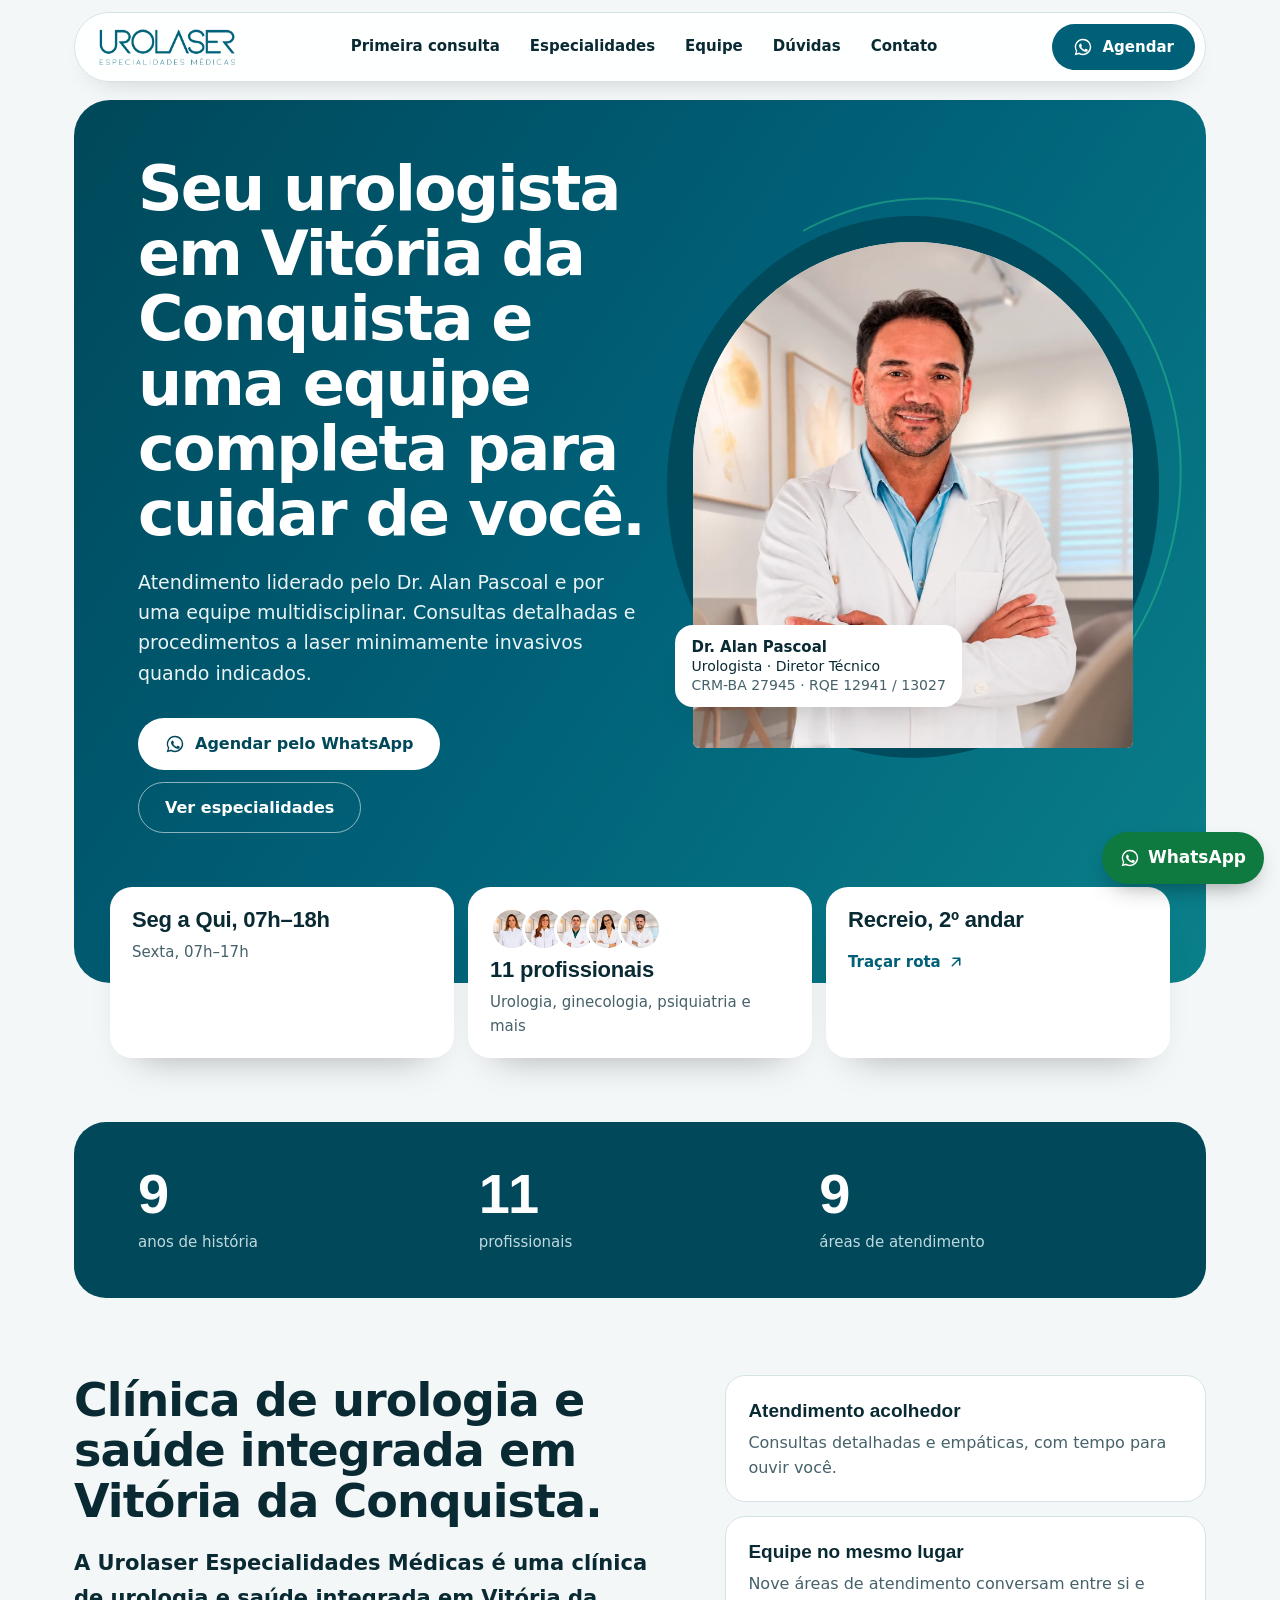
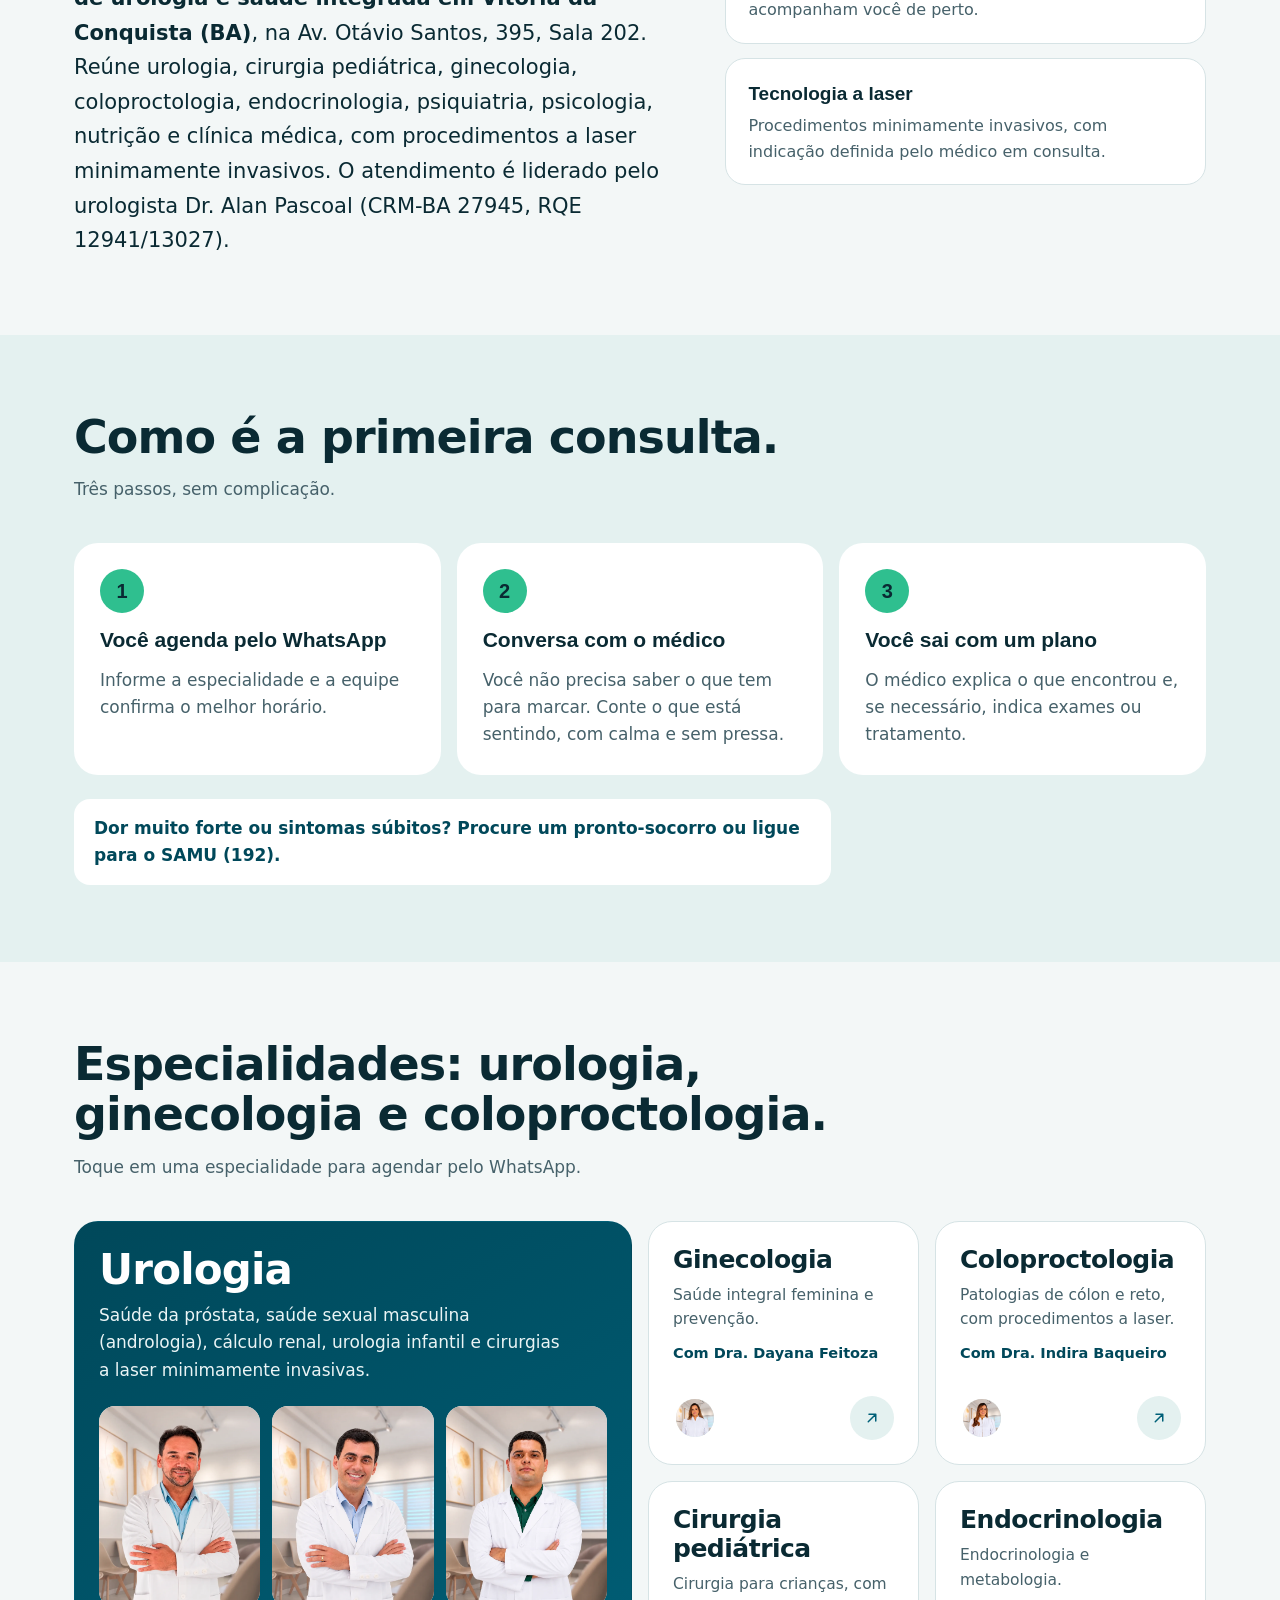
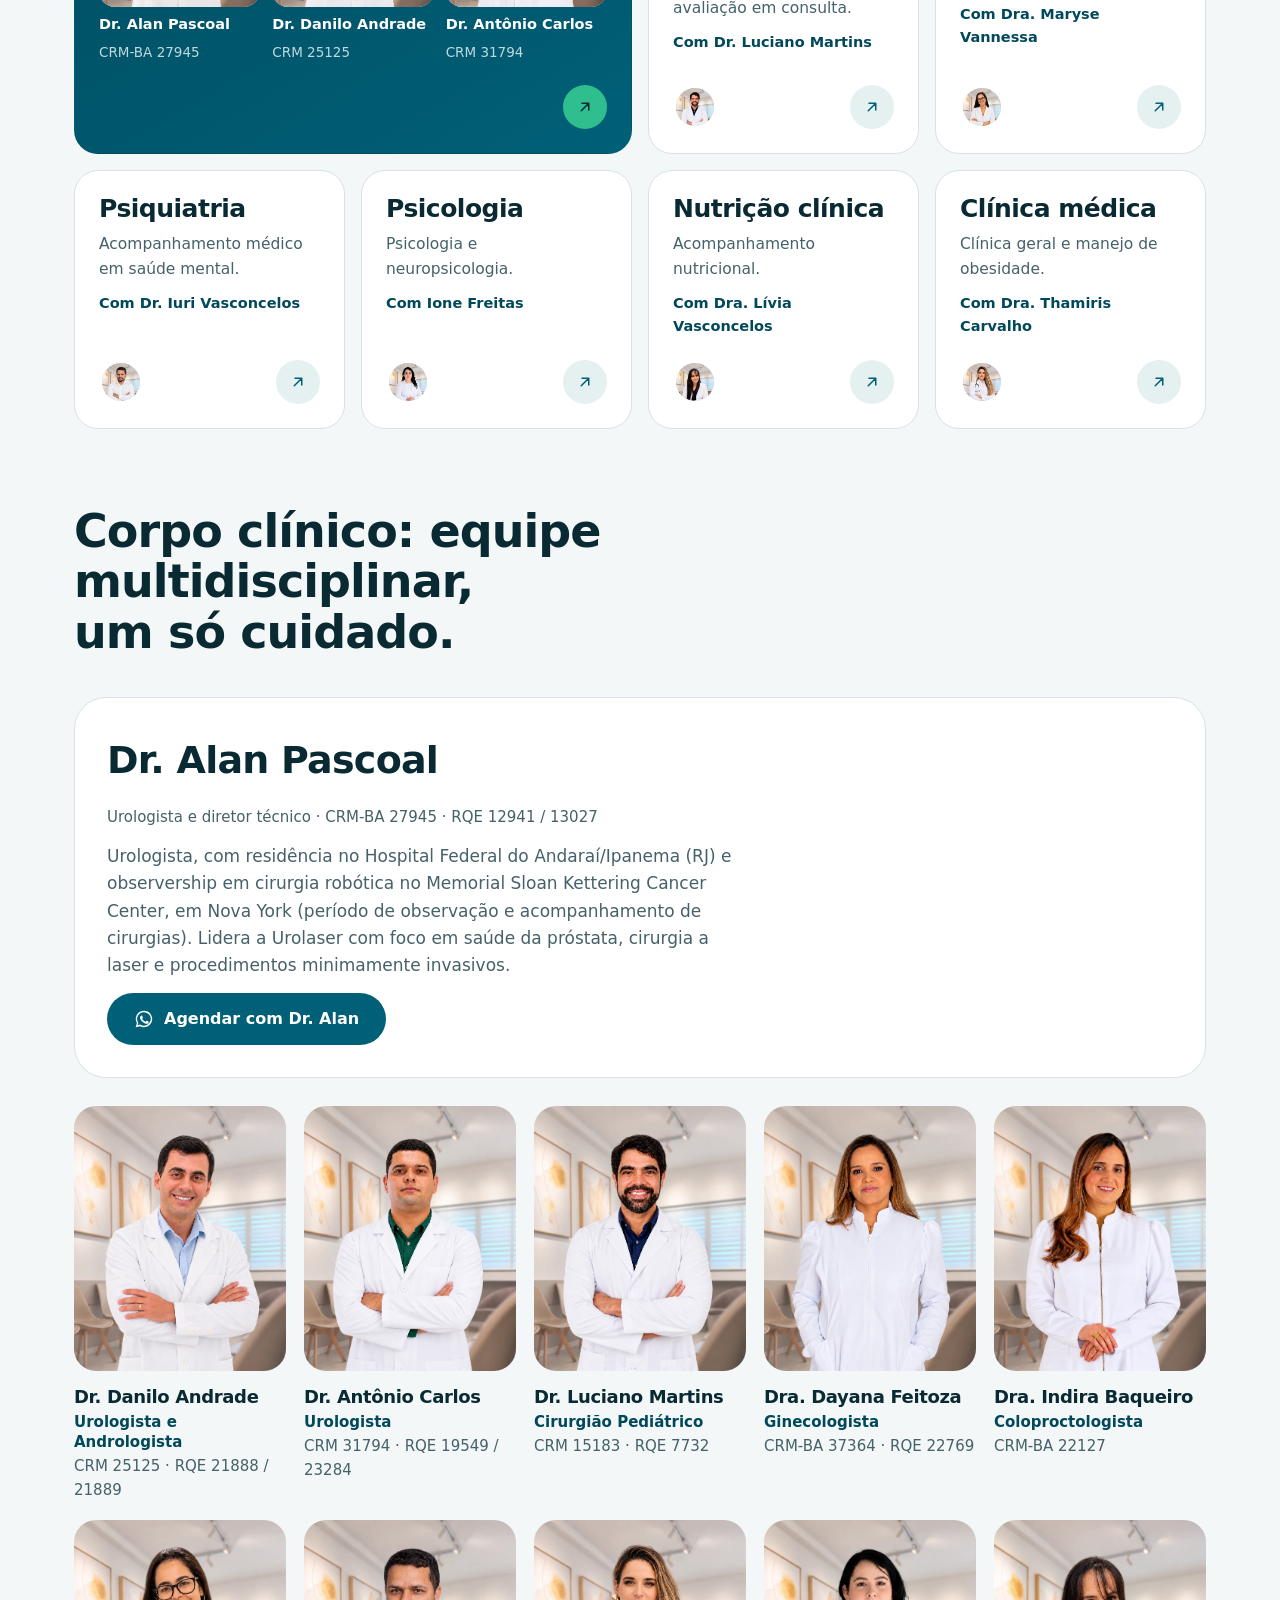
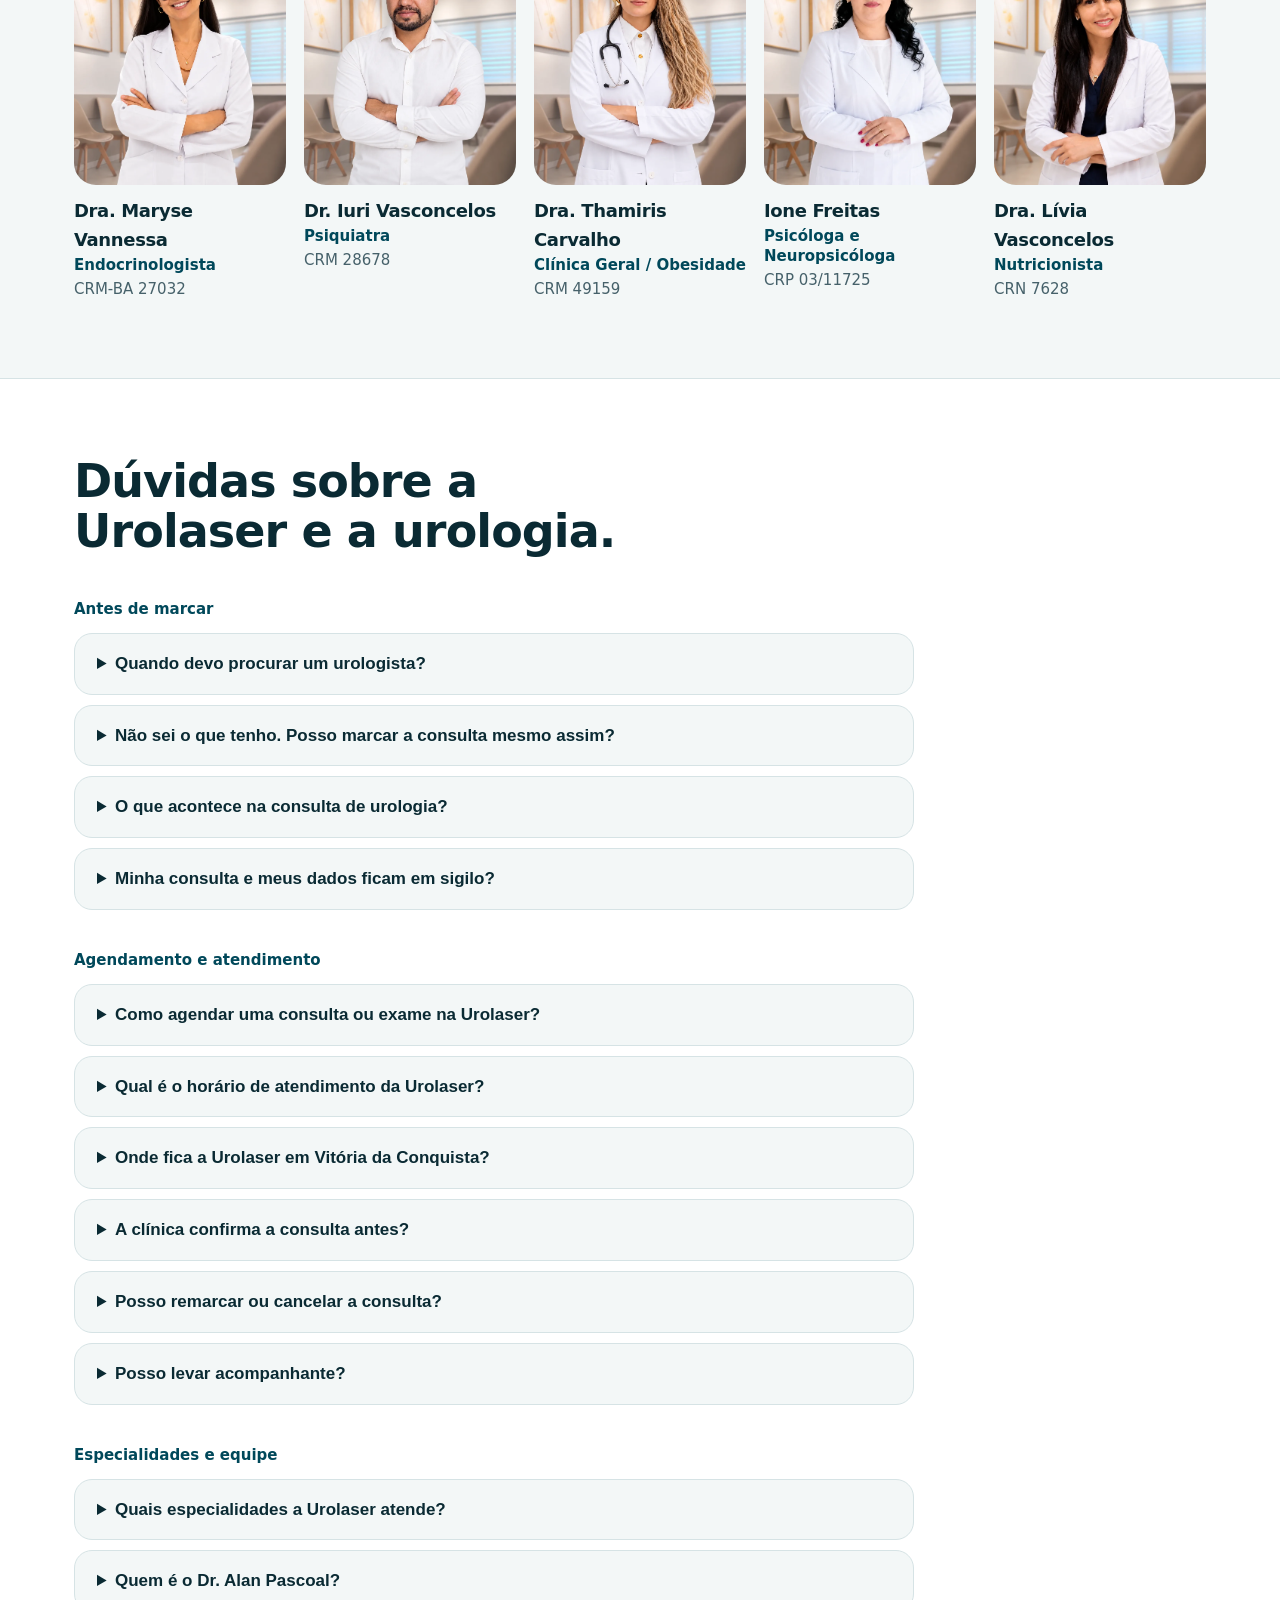
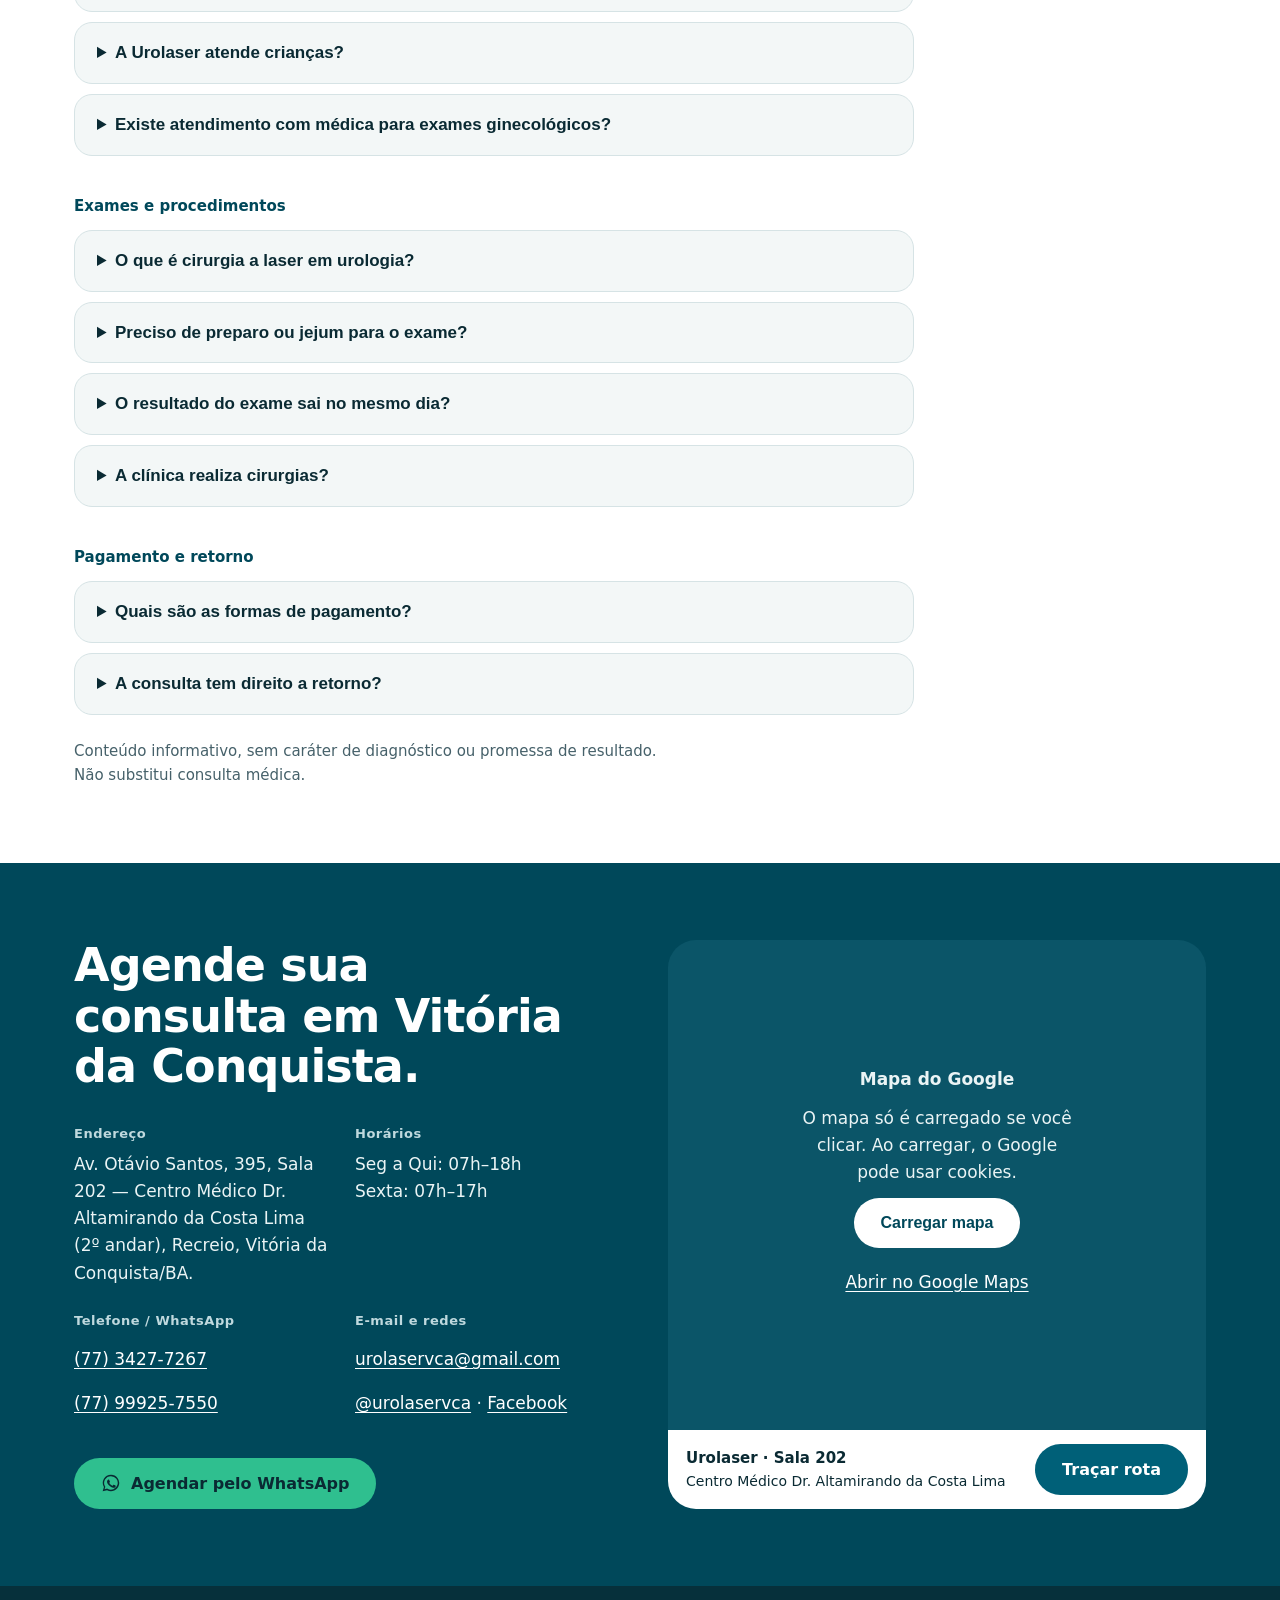
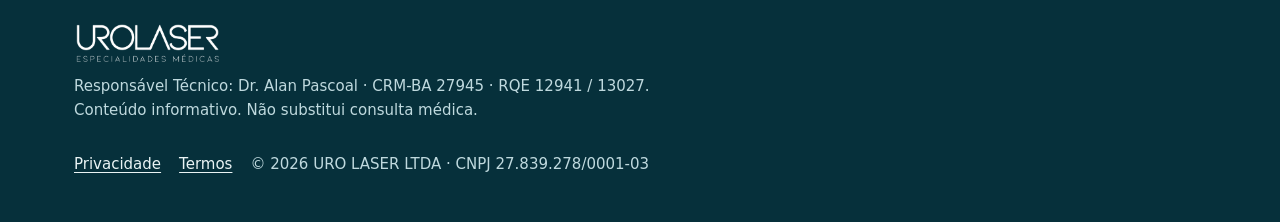
==== public/index.html @ 358b3b9f "feat(lgpd): fontes hospedadas no site, mapa sob demanda, política de privacidade atualizada e rodapé" ====
<!DOCTYPE html>
<html lang="pt-BR">
<head>
<meta charset="utf-8">
<meta name="viewport" content="width=device-width, initial-scale=1">
<title>Urologista em Vitória da Conquista - BA | Urolaser</title>
<meta name="description" content="Clínica de urologia e saúde integrada em Vitória da Conquista - BA. Cirurgia a laser, Dr. Alan Pascoal e equipe multidisciplinar. Agende pelo WhatsApp.">
<meta property="og:title" content="Urologista em Vitória da Conquista - BA | Urolaser">
<meta property="og:description" content="Clínica de urologia e saúde integrada em Vitória da Conquista - BA. Cirurgia a laser, Dr. Alan Pascoal e equipe multidisciplinar. Agende pelo WhatsApp.">
<meta property="og:image" content="https://urolaservca.com.br/assets/equipe/alan-pascoal.webp">
<meta property="og:url" content="https://urolaservca.com.br/">
<meta property="og:locale" content="pt_BR">
<meta property="og:site_name" content="Urolaser Especialidades Médicas">
<meta property="og:image:alt" content="Dr. Alan Pascoal, urologista da Urolaser em Vitória da Conquista - BA">
<meta name="twitter:card" content="summary_large_image">
<meta name="twitter:title" content="Urologista em Vitória da Conquista - BA | Urolaser">
<meta name="twitter:description" content="Clínica de urologia e saúde integrada em Vitória da Conquista - BA. Cirurgia a laser, Dr. Alan Pascoal e equipe multidisciplinar. Agende pelo WhatsApp.">
<meta name="twitter:image" content="https://urolaservca.com.br/assets/equipe/alan-pascoal.webp">
<link rel="canonical" href="https://urolaservca.com.br/">
<meta property="og:type" content="website">
<meta name="theme-color" content="#00485A">
<meta name="robots" content="index,follow,max-image-preview:large,max-snippet:-1">
<meta name="geo.region" content="BR-BA">
<meta name="geo.placename" content="Vitória da Conquista">
<link rel="icon" href="/assets/logo-urolaser-petroleo.png">
<link rel="preload" href="/assets/fonts/manrope-latin.woff2" as="font" type="font/woff2" crossorigin>
<link rel="preload" href="/assets/fonts/outfit-latin.woff2" as="font" type="font/woff2" crossorigin>
<link rel="stylesheet" href="/assets/fonts/fonts.css">
<script type="application/ld+json">
{
 "@context": "https://schema.org",
 "@graph": [
  {
   "@type": [
    "MedicalClinic",
    "LocalBusiness"
   ],
   "@id": "https://urolaservca.com.br/#clinica",
   "name": "Urolaser Especialidades Médicas",
   "alternateName": "Urolaser",
   "legalName": "URO LASER LTDA",
   "taxID": "27.839.278/0001-03",
   "url": "https://urolaservca.com.br/",
   "logo": "https://urolaservca.com.br/assets/logo-urolaser-petroleo.png",
   "image": "https://urolaservca.com.br/assets/equipe/alan-pascoal.webp",
   "description": "Clínica de urologia e saúde integrada em Vitória da Conquista - BA, com procedimentos a laser minimamente invasivos e equipe multidisciplinar.",
   "telephone": [
    "+55-77-3427-7267",
    "+55-77-99925-7550"
   ],
   "email": "urolaservca@gmail.com",
   "address": {
    "@type": "PostalAddress",
    "streetAddress": "Av. Otávio Santos, 395, Sala 202",
    "addressLocality": "Vitória da Conquista",
    "addressRegion": "BA",
    "addressCountry": "BR"
   },
   "areaServed": {
    "@type": "City",
    "name": "Vitória da Conquista"
   },
   "medicalSpecialty": [
    "Urologic",
    "Gynecologic",
    "Gastroenterologic",
    "Endocrine",
    "PrimaryCare",
    "Psychiatric",
    "Pediatric"
   ],
   "openingHoursSpecification": [
    {
     "@type": "OpeningHoursSpecification",
     "dayOfWeek": [
      "Monday",
      "Tuesday",
      "Wednesday",
      "Thursday"
     ],
     "opens": "07:00",
     "closes": "18:00"
    },
    {
     "@type": "OpeningHoursSpecification",
     "dayOfWeek": "Friday",
     "opens": "07:00",
     "closes": "17:00"
    }
   ],
   "founder": {
    "@id": "https://urolaservca.com.br/#alan-pascoal"
   },
   "employee": [
    {
     "@id": "https://urolaservca.com.br/#alan-pascoal"
    },
    {
     "@id": "https://urolaservca.com.br/#danilo-andrade"
    },
    {
     "@id": "https://urolaservca.com.br/#dayana-feitoza"
    },
    {
     "@id": "https://urolaservca.com.br/#indira-baqueiro"
    },
    {
     "@id": "https://urolaservca.com.br/#maryse-vanessa"
    },
    {
     "@id": "https://urolaservca.com.br/#ione-freitas"
    },
    {
     "@id": "https://urolaservca.com.br/#thamiris-carvalho"
    },
    {
     "@id": "https://urolaservca.com.br/#antonio-carlos"
    },
    {
     "@id": "https://urolaservca.com.br/#livia-vasconcelos"
    },
    {
     "@id": "https://urolaservca.com.br/#iuri-vasconcelos"
    },
    {
     "@id": "https://urolaservca.com.br/#luciano-martins"
    }
   ],
   "hasOfferCatalog": {
    "@type": "OfferCatalog",
    "name": "Especialidades e serviços",
    "itemListElement": [
     {
      "@type": "Offer",
      "itemOffered": {
       "@type": "MedicalService",
       "name": "Urologia"
      }
     },
     {
      "@type": "Offer",
      "itemOffered": {
       "@type": "MedicalService",
       "name": "Urologia infantil"
      }
     },
     {
      "@type": "Offer",
      "itemOffered": {
       "@type": "MedicalService",
       "name": "Andrologia"
      }
     },
     {
      "@type": "Offer",
      "itemOffered": {
       "@type": "MedicalProcedure",
       "name": "Cirurgia a laser"
      }
     },
     {
      "@type": "Offer",
      "itemOffered": {
       "@type": "MedicalService",
       "name": "Ginecologia"
      }
     },
     {
      "@type": "Offer",
      "itemOffered": {
       "@type": "MedicalService",
       "name": "Coloproctologia"
      }
     },
     {
      "@type": "Offer",
      "itemOffered": {
       "@type": "MedicalService",
       "name": "Endocrinologia e metabologia"
      }
     },
     {
      "@type": "Offer",
      "itemOffered": {
       "@type": "MedicalService",
       "name": "Psicologia e neuropsicologia"
      }
     },
     {
      "@type": "Offer",
      "itemOffered": {
       "@type": "MedicalService",
       "name": "Nutrição clínica"
      }
     },
     {
      "@type": "Offer",
      "itemOffered": {
       "@type": "MedicalService",
       "name": "Clínica médica e manejo de obesidade"
      }
     }
    ]
   },
   "sameAs": [
    "https://www.instagram.com/urolaservca",
    "https://www.facebook.com/urolaservca/"
   ]
  },
  {
   "@type": "WebSite",
   "@id": "https://urolaservca.com.br/#site",
   "url": "https://urolaservca.com.br/",
   "name": "Urolaser Especialidades Médicas",
   "inLanguage": "pt-BR",
   "publisher": {
    "@id": "https://urolaservca.com.br/#clinica"
   }
  },
  {
   "@type": "WebPage",
   "@id": "https://urolaservca.com.br/#pagina",
   "url": "https://urolaservca.com.br/",
   "name": "Urologista em Vitória da Conquista - BA | Urolaser",
   "description": "Clínica de urologia e saúde integrada em Vitória da Conquista - BA. Cirurgia a laser, Dr. Alan Pascoal e equipe multidisciplinar. Agende pelo WhatsApp.",
   "inLanguage": "pt-BR",
   "isPartOf": {
    "@id": "https://urolaservca.com.br/#site"
   },
   "about": {
    "@id": "https://urolaservca.com.br/#clinica"
   },
   "dateModified": "2026-10-21",
   "primaryImageOfPage": "https://urolaservca.com.br/assets/equipe/alan-pascoal.webp"
  },
  {
   "@type": "Physician",
   "@id": "https://urolaservca.com.br/#alan-pascoal",
   "name": "Dr. Alan Pascoal",
   "identifier": "CRM-BA 27945 | RQE 12941/13027",
   "jobTitle": "Urologista e diretor técnico",
   "image": "https://urolaservca.com.br/assets/equipe/alan-pascoal.webp",
   "worksFor": {
    "@id": "https://urolaservca.com.br/#clinica"
   },
   "workLocation": {
    "@id": "https://urolaservca.com.br/#clinica"
   },
   "medicalSpecialty": "Urologic",
   "alumniOf": [
    {
     "@type": "Organization",
     "name": "Hospital Federal do Andaraí / Ipanema (RJ)"
    }
   ],
   "description": "Urologista, diretor técnico da Urolaser, com residência no Hospital Federal do Andaraí/Ipanema (RJ) e observership em cirurgia robótica no Memorial Sloan Kettering Cancer Center (Nova York)."
  },
  {
   "@type": "Physician",
   "@id": "https://urolaservca.com.br/#danilo-andrade",
   "name": "Dr. Danilo Andrade",
   "identifier": "CRM 25125 | RQE 21888 / 21889",
   "jobTitle": "Urologista e andrologista",
   "image": "https://urolaservca.com.br/assets/equipe/danilo-andrade.webp",
   "worksFor": {
    "@id": "https://urolaservca.com.br/#clinica"
   },
   "workLocation": {
    "@id": "https://urolaservca.com.br/#clinica"
   },
   "medicalSpecialty": "Urologic"
  },
  {
   "@type": "Physician",
   "@id": "https://urolaservca.com.br/#dayana-feitoza",
   "name": "Dra. Dayana Feitoza",
   "identifier": "CRM-BA 37364 | RQE 22769",
   "jobTitle": "Ginecologista",
   "image": "https://urolaservca.com.br/assets/equipe/dayana-feitoza.webp",
   "worksFor": {
    "@id": "https://urolaservca.com.br/#clinica"
   },
   "workLocation": {
    "@id": "https://urolaservca.com.br/#clinica"
   },
   "medicalSpecialty": "Gynecologic"
  },
  {
   "@type": "Physician",
   "@id": "https://urolaservca.com.br/#indira-baqueiro",
   "name": "Dra. Indira Baqueiro",
   "identifier": "CRM-BA 22127",
   "jobTitle": "Coloproctologista",
   "image": "https://urolaservca.com.br/assets/equipe/indira-baqueiro.webp",
   "worksFor": {
    "@id": "https://urolaservca.com.br/#clinica"
   },
   "workLocation": {
    "@id": "https://urolaservca.com.br/#clinica"
   },
   "medicalSpecialty": "Gastroenterologic"
  },
  {
   "@type": "Physician",
   "@id": "https://urolaservca.com.br/#maryse-vanessa",
   "name": "Dra. Maryse Vannessa",
   "identifier": "CRM-BA 27032",
   "jobTitle": "Endocrinologista",
   "image": "https://urolaservca.com.br/assets/equipe/maryse-vanessa.webp",
   "worksFor": {
    "@id": "https://urolaservca.com.br/#clinica"
   },
   "workLocation": {
    "@id": "https://urolaservca.com.br/#clinica"
   },
   "medicalSpecialty": "Endocrine"
  },
  {
   "@type": "Person",
   "@id": "https://urolaservca.com.br/#ione-freitas",
   "name": "Ione Freitas",
   "identifier": "CRP 03/11725",
   "jobTitle": "Psicóloga e neuropsicóloga",
   "image": "https://urolaservca.com.br/assets/equipe/ione-freitas.webp",
   "worksFor": {
    "@id": "https://urolaservca.com.br/#clinica"
   },
   "workLocation": {
    "@id": "https://urolaservca.com.br/#clinica"
   }
  },
  {
   "@type": "Physician",
   "@id": "https://urolaservca.com.br/#thamiris-carvalho",
   "name": "Dra. Thamiris Carvalho",
   "identifier": "CRM 49159",
   "jobTitle": "Clínica geral e obesidade",
   "image": "https://urolaservca.com.br/assets/equipe/thamiris-carvalho.webp",
   "worksFor": {
    "@id": "https://urolaservca.com.br/#clinica"
   },
   "workLocation": {
    "@id": "https://urolaservca.com.br/#clinica"
   },
   "medicalSpecialty": "PrimaryCare"
  },
  {
   "@type": "Physician",
   "@id": "https://urolaservca.com.br/#antonio-carlos",
   "name": "Dr. Antônio Carlos",
   "identifier": "CRM 31794 | RQE 19549 / 23284",
   "jobTitle": "Urologista",
   "image": "https://urolaservca.com.br/assets/equipe/antonio-carlos.webp",
   "worksFor": {
    "@id": "https://urolaservca.com.br/#clinica"
   },
   "workLocation": {
    "@id": "https://urolaservca.com.br/#clinica"
   },
   "medicalSpecialty": "Urologic"
  },
  {
   "@type": "Person",
   "@id": "https://urolaservca.com.br/#livia-vasconcelos",
   "name": "Dra. Lívia Vasconcelos",
   "identifier": "CRN 7628",
   "jobTitle": "Nutricionista",
   "image": "https://urolaservca.com.br/assets/equipe/livia-vasconcelos.webp",
   "worksFor": {
    "@id": "https://urolaservca.com.br/#clinica"
   },
   "workLocation": {
    "@id": "https://urolaservca.com.br/#clinica"
   }
  },
  {
   "@type": "Physician",
   "@id": "https://urolaservca.com.br/#iuri-vasconcelos",
   "name": "Dr. Iuri Vasconcelos",
   "identifier": "CRM 28678",
   "jobTitle": "Psiquiatra",
   "image": "https://urolaservca.com.br/assets/equipe/iuri-vasconcelos.webp",
   "worksFor": {
    "@id": "https://urolaservca.com.br/#clinica"
   },
   "workLocation": {
    "@id": "https://urolaservca.com.br/#clinica"
   },
   "medicalSpecialty": "Psychiatric"
  },
  {
   "@type": "Physician",
   "@id": "https://urolaservca.com.br/#luciano-martins",
   "name": "Dr. Luciano Martins",
   "identifier": "CRM 15183 | RQE 7732",
   "jobTitle": "Cirurgião pediátrico",
   "image": "https://urolaservca.com.br/assets/equipe/luciano-martins.webp",
   "worksFor": {
    "@id": "https://urolaservca.com.br/#clinica"
   },
   "workLocation": {
    "@id": "https://urolaservca.com.br/#clinica"
   },
   "medicalSpecialty": "Pediatric"
  },
  {
   "@type": "FAQPage",
   "@id": "https://urolaservca.com.br/#faq",
   "inLanguage": "pt-BR",
   "mainEntity": [
    {
     "@type": "Question",
     "name": "Quando devo procurar um urologista?",
     "acceptedAnswer": {
      "@type": "Answer",
      "text": "Procure um urologista diante de sangue na urina, dor ou ardência ao urinar, dor lombar intensa, alteração do jato urinário, infecções urinárias de repetição ou dificuldades na saúde sexual. Para o acompanhamento da próstata, converse com o urologista sobre o melhor momento de iniciar os exames, que costuma ser a partir dos 50 anos, ou dos 45 anos em quem tem fatores de risco. Em caso de dor muito forte ou sintomas súbitos, vá a um pronto-socorro."
     }
    },
    {
     "@type": "Question",
     "name": "Não sei o que tenho. Posso marcar a consulta mesmo assim?",
     "acceptedAnswer": {
      "@type": "Answer",
      "text": "Pode. Você não precisa de diagnóstico nem de exames prévios para marcar: basta contar à equipe qual é a queixa ou a especialidade que procura. Na consulta, o médico conversa com você, avalia o caso e, se necessário, solicita exames."
     }
    },
    {
     "@type": "Question",
     "name": "O que acontece na consulta de urologia?",
     "acceptedAnswer": {
      "@type": "Answer",
      "text": "A consulta começa com uma conversa sobre seus sintomas, histórico de saúde e medicamentos em uso. Conforme o caso, o médico pode fazer um exame físico e pedir exames complementares. Ao final, explica o que encontrou e quais são os próximos passos. Você pode tirar dúvidas durante todo o atendimento."
     }
    },
    {
     "@type": "Question",
     "name": "Minha consulta e meus dados ficam em sigilo?",
     "acceptedAnswer": {
      "@type": "Answer",
      "text": "Sim. As informações da consulta são protegidas pelo sigilo médico e tratadas conforme a Lei Geral de Proteção de Dados. Mais detalhes na Política de Privacidade deste site."
     }
    },
    {
     "@type": "Question",
     "name": "Como agendar uma consulta ou exame na Urolaser?",
     "acceptedAnswer": {
      "@type": "Answer",
      "text": "O agendamento é feito pelo WhatsApp (77) 99925-7550 ou pelo telefone fixo (77) 3427-7267. Informe a especialidade desejada: a equipe passa as datas disponíveis com cada médico e confirma o agendamento por mensagem."
     }
    },
    {
     "@type": "Question",
     "name": "Qual é o horário de atendimento da Urolaser?",
     "acceptedAnswer": {
      "@type": "Answer",
      "text": "A Urolaser atende de segunda a quinta-feira, das 07h às 18h, e na sexta-feira, das 07h às 17h. Não há atendimento aos sábados, domingos e feriados."
     }
    },
    {
     "@type": "Question",
     "name": "Onde fica a Urolaser em Vitória da Conquista?",
     "acceptedAnswer": {
      "@type": "Answer",
      "text": "A Urolaser fica na Av. Otávio Santos, 395, Sala 202, no 2º andar do Centro Médico Dr. Altamirando da Costa Lima, bairro Recreio, em Vitória da Conquista - BA, CEP 45020-750."
     }
    },
    {
     "@type": "Question",
     "name": "A clínica confirma a consulta antes?",
     "acceptedAnswer": {
      "@type": "Answer",
      "text": "Sim. Na véspera, a equipe envia um lembrete pelo WhatsApp. Basta responder para confirmar, cancelar ou pedir para remarcar."
     }
    },
    {
     "@type": "Question",
     "name": "Posso remarcar ou cancelar a consulta?",
     "acceptedAnswer": {
      "@type": "Answer",
      "text": "Pode. Avise pelo WhatsApp com antecedência, para que o horário seja liberado para outro paciente."
     }
    },
    {
     "@type": "Question",
     "name": "Posso levar acompanhante?",
     "acceptedAnswer": {
      "@type": "Answer",
      "text": "Sim. Em procedimentos, a orientação é levar apenas um acompanhante."
     }
    },
    {
     "@type": "Question",
     "name": "Quais especialidades a Urolaser atende?",
     "acceptedAnswer": {
      "@type": "Answer",
      "text": "A clínica atende urologia (incluindo urologia infantil e andrologia), cirurgia pediátrica, ginecologia, coloproctologia, endocrinologia e metabologia, psiquiatria, psicologia e neuropsicologia, nutrição clínica e clínica médica com manejo de obesidade."
     }
    },
    {
     "@type": "Question",
     "name": "Quem é o Dr. Alan Pascoal?",
     "acceptedAnswer": {
      "@type": "Answer",
      "text": "O Dr. Alan Pascoal é urologista e diretor técnico da Urolaser (CRM-BA 27945, RQE 12941/13027). Fez residência no Hospital Federal do Andaraí/Ipanema, no Rio de Janeiro. A formação completa está na seção Corpo clínico."
     }
    },
    {
     "@type": "Question",
     "name": "A Urolaser atende crianças?",
     "acceptedAnswer": {
      "@type": "Answer",
      "text": "Sim. A Urolaser conta com urologia infantil e cirurgia pediátrica, com o Dr. Luciano Martins. Informe a idade da criança ao agendar."
     }
    },
    {
     "@type": "Question",
     "name": "Existe atendimento com médica para exames ginecológicos?",
     "acceptedAnswer": {
      "@type": "Answer",
      "text": "Sim. A ginecologia da Urolaser é atendida por médica, a Dra. Dayana Feitoza. Pergunte as datas disponíveis ao agendar."
     }
    },
    {
     "@type": "Question",
     "name": "O que é cirurgia a laser em urologia?",
     "acceptedAnswer": {
      "@type": "Answer",
      "text": "É um procedimento em que a energia do laser é usada para tratar condições urológicas, como cálculo renal e problemas da próstata, por técnicas minimamente invasivas, que em geral envolvem menos agressão aos tecidos. A indicação, os riscos e os resultados esperados dependem do caso e são definidos pelo médico em consulta."
     }
    },
    {
     "@type": "Question",
     "name": "Preciso de preparo ou jejum para o exame?",
     "acceptedAnswer": {
      "@type": "Answer",
      "text": "Depende do exame. Muitos não exigem jejum nem preparo. Para biópsia e alguns procedimentos, a equipe envia orientações por escrito ao agendar; leia com atenção, inclusive sobre medicamentos que precisam ser suspensos."
     }
    },
    {
     "@type": "Question",
     "name": "O resultado do exame sai no mesmo dia?",
     "acceptedAnswer": {
      "@type": "Answer",
      "text": "Em alguns exames feitos pelo próprio médico, como ultrassom e urofluxometria, o resultado pode ser entregue na hora. Outros têm prazo, que a equipe informa ao agendar."
     }
    },
    {
     "@type": "Question",
     "name": "A clínica realiza cirurgias?",
     "acceptedAnswer": {
      "@type": "Answer",
      "text": "A Urolaser conta com centro cirúrgico para pequenos procedimentos, realizados com anestesia local. Cirurgias de maior porte são avaliadas em consulta, e o setor administrativo informa o orçamento."
     }
    },
    {
     "@type": "Question",
     "name": "Quais são as formas de pagamento?",
     "acceptedAnswer": {
      "@type": "Answer",
      "text": "Dinheiro, Pix e cartão de crédito ou débito."
     }
    },
    {
     "@type": "Question",
     "name": "A consulta tem direito a retorno?",
     "acceptedAnswer": {
      "@type": "Answer",
      "text": "Sim. O retorno pode ser agendado em até 30 dias após a consulta. Depois desse prazo, é cobrada uma nova consulta. Entre em contato antes do prazo para marcar."
     }
    }
   ]
  }
 ]
}
</script>
<style>
:root{
  --ink:#0A2A33; --muted:#46616A; --brand:#006078; --deep:#00485A; --teal:#0A808A; --soft:#E4F1F0; --mint:#CFEBE6;
  --green:#2FBF8F; --bg:#F3F7F7; --surface:#fff; --line:#D6E3E5; --on-dark:#EAF4F5; --on-dark-muted:#BFD9DE;
  --r:24px; --wrap:1180px; --ease:cubic-bezier(.22,1,.36,1);
  --lift:0 22px 40px -28px rgba(0,0,0,.4);
}
*{box-sizing:border-box}
html{scroll-behavior:smooth;scroll-padding-top:96px}
body{margin:0;background:var(--bg);color:var(--ink);font-family:'Manrope',system-ui,sans-serif;font-size:17px;line-height:1.6;-webkit-font-smoothing:antialiased}
img{max-width:100%;display:block}
a{color:var(--brand);text-underline-offset:3px}
a:hover{color:var(--deep)}
:focus-visible{outline:3px solid var(--green);outline-offset:3px;border-radius:8px}
::selection{background:var(--green);color:var(--ink)}
h1,h2,h3{margin:0;letter-spacing:-0.02em;text-wrap:balance;font-family:'Outfit','Manrope',system-ui,sans-serif}
p{margin:0}
.wrap{max-width:var(--wrap);margin:0 auto;padding:0 24px}
.section{padding:clamp(48px,6vw,100px) 0}
.skip{position:absolute;left:12px;top:-60px;background:var(--deep);color:#fff;padding:10px 16px;border-radius:10px;z-index:100;transition:top .2s}
.skip:focus{top:12px}
a.skip:hover{color:#fff}
.ico,.arr{flex:none}

/* botões */
.btn{display:inline-flex;align-items:center;justify-content:center;gap:10px;min-height:50px;padding:12px 26px;border-radius:999px;font-weight:700;font-size:16px;text-decoration:none;border:1.5px solid transparent;transition:background-color .25s var(--ease),color .25s var(--ease),border-color .25s var(--ease)}
.btn-primary{background:var(--brand);color:#fff}
.btn-primary:hover{background:var(--deep);color:#fff}
.btn-white{background:#fff;color:var(--deep)}
.btn-white:hover{background:var(--mint);color:var(--deep)}
.btn-outline{border-color:rgba(255,255,255,.55);color:#fff}
.btn-outline:hover{background:rgba(255,255,255,.14);color:#fff}
.btn-green{background:var(--green);color:var(--ink)}
.btn-green:hover{background:#5ED6AE;color:var(--ink)}

/* cabeçalho em pílula */
.top{position:sticky;top:0;z-index:50;padding:12px 0;background:linear-gradient(var(--bg) 60%,transparent)}
.top .bar{display:flex;align-items:center;justify-content:space-between;gap:16px;min-height:64px;padding:8px 10px 8px 22px;background:rgba(255,255,255,.92);backdrop-filter:blur(10px);-webkit-backdrop-filter:blur(10px);border:1px solid var(--line);border-radius:999px;box-shadow:0 14px 30px -22px rgba(0,0,0,.28)}
.top .logo img{height:40px;width:auto}
.nav{display:none;gap:30px;font-weight:600;font-size:15px}
.nav a{color:var(--ink);text-decoration:none;padding:13px 0;border-bottom:2px solid transparent;transition:border-color .2s}
.nav a:hover{border-color:var(--green);color:var(--ink)}
.top-actions{display:flex;align-items:center;gap:8px}
.top .btn{min-height:46px;padding:10px 20px;font-size:15px}
.menu{position:relative}
.menu summary{list-style:none;cursor:pointer;min-height:46px;display:flex;align-items:center;padding:0 18px;border:1.5px solid var(--line);border-radius:999px;font-weight:700;font-size:15px;background:#fff}
.menu summary::-webkit-details-marker{display:none}
.menu-list{position:absolute;right:0;top:56px;min-width:230px;background:#fff;border:1px solid var(--line);border-radius:18px;padding:8px;box-shadow:0 18px 40px -20px rgba(10,42,51,.3);display:flex;flex-direction:column}
.menu-list a{padding:13px 14px;border-radius:10px;color:var(--ink);text-decoration:none;font-weight:600}
.menu-list a:hover{background:var(--soft)}
@media (min-width:960px){.nav{display:flex}.menu{display:none}}

/* hero */
.hero{padding:6px 0 0}
.hero-panel{position:relative;border-radius:36px;background:linear-gradient(125deg,var(--deep) 0%,var(--brand) 48%,var(--teal) 100%);color:#fff;padding:clamp(28px,5vw,64px) clamp(26px,5vw,64px) clamp(110px,12vw,150px);display:grid;gap:28px;align-items:center}
.hero h1{font-size:clamp(32px,5.2vw,62px);line-height:1.05;font-weight:700;letter-spacing:-0.03em}
.hero .lead{margin-top:20px;font-size:clamp(17px,1.5vw,19px);color:var(--on-dark);max-width:50ch}
.hero-cta{display:flex;flex-wrap:wrap;gap:12px;margin-top:30px}
.hero-doc{position:relative;justify-self:center;width:min(100%,420px)}
.hero-doc .ring{position:absolute;inset:-5% -6% -2% -6%;border-radius:50%;background:var(--deep);opacity:.9}
.hero-doc .ring::after{content:"";position:absolute;inset:-4%;border-radius:50%;border:2px solid rgba(47,191,143,.55);border-left-color:transparent;border-bottom-color:transparent;transform:rotate(18deg)}
.hero-doc figure{position:relative;margin:0;border-radius:999px 999px 28px 28px;overflow:hidden;aspect-ratio:4/4.6;background:var(--soft)}
.hero-doc img{width:100%;height:100%;object-fit:cover;object-position:50% 14%}
.doc-chip{position:absolute;left:-4%;bottom:8%;display:flex;flex-direction:column;background:#fff;color:var(--ink);border-radius:18px;padding:12px 16px;box-shadow:var(--lift);font-size:14px;line-height:1.35}
.doc-chip strong{font-size:15px}
.doc-chip span{color:var(--muted);font-variant-numeric:tabular-nums}
@media (min-width:960px){
  .hero-panel{grid-template-columns:1.05fr .95fr;gap:40px;padding-top:56px}
  .hero-doc{order:2;width:min(100%,440px)}
}
@media (max-width:959px){.hero-doc{order:-1;width:min(64%,230px);margin-bottom:26px}.hero-doc figure{aspect-ratio:4/4.2}}

/* cartões que cruzam o hero */
.chips{position:relative;z-index:2;display:grid;gap:14px;margin-top:clamp(-96px,-8vw,-76px);padding:0 clamp(14px,3vw,36px)}
.chip{background:#fff;border-radius:22px;padding:20px 22px;box-shadow:var(--lift);display:flex;flex-direction:column;gap:6px}
.chip .big{font-family:'Outfit',sans-serif;font-size:22px;font-weight:700;letter-spacing:-0.01em;line-height:1.2}
.chip .sub{font-size:15px;color:var(--muted)}
.chip a.link{display:inline-flex;align-items:center;gap:6px;min-height:44px;font-weight:700;font-size:15px;text-decoration:none;color:var(--brand)}
.chip a.link:hover{color:var(--deep)}
.avs{display:flex;margin:0;padding:0;list-style:none}
.avs li{width:44px;height:44px;border-radius:50%;overflow:hidden;border:3px solid #fff;margin-left:-12px;background:var(--soft)}
.avs li:first-child{margin-left:0}
.avs img{width:100%;height:100%;object-fit:cover;object-position:50% 12%}
@media (min-width:860px){.chips{grid-template-columns:repeat(3,1fr)}}

/* faixa de números */
.stats{margin-top:clamp(36px,5vw,64px);background:var(--deep);color:#fff;border-radius:32px;padding:clamp(24px,4vw,44px);display:grid;gap:18px;grid-template-columns:repeat(3,1fr)}
.stat strong{display:block;font-family:'Outfit',sans-serif;font-size:clamp(34px,5vw,56px);line-height:1;font-weight:700;letter-spacing:-0.03em;font-variant-numeric:tabular-nums}
.stat strong em{font-style:normal;color:var(--green)}
.stat span{display:block;margin-top:8px;color:var(--on-dark-muted);font-size:15px}
@media (min-width:860px){.stats{padding-inline:clamp(36px,5vw,64px)}}

/* títulos */
.sec-head{max-width:760px;margin-bottom:40px}
.sec-head h2{font-size:clamp(30px,3.6vw,46px);line-height:1.1;font-weight:700}
.sec-head p{margin-top:14px;color:var(--muted);max-width:60ch}

/* sobre */
.about{display:grid;gap:36px}
.about-lead{font-size:clamp(18px,1.7vw,21px);line-height:1.65;max-width:60ch}
.points{display:grid;gap:14px;margin:0;padding:0;list-style:none}
.points li{background:var(--surface);border:1px solid var(--line);border-radius:20px;padding:20px 22px;display:grid;gap:4px}
.points strong{font-family:'Outfit',sans-serif;font-size:19px;font-weight:600}
.points span{color:var(--muted);font-size:16px}
@media (min-width:960px){.about{grid-template-columns:1.1fr .9fr;gap:64px;align-items:start}}

/* primeira consulta */
.steps-sec{background:var(--soft)}
.steps{display:grid;gap:16px;margin:0;padding:0;list-style:none;counter-reset:s}
.steps li{counter-increment:s;background:#fff;border-radius:var(--r);padding:26px;display:grid;gap:10px;align-content:start}
.steps li::before{content:counter(s);display:grid;place-items:center;width:44px;height:44px;border-radius:50%;background:var(--green);color:var(--ink);font-family:'Outfit',sans-serif;font-weight:700;font-size:20px}
.steps strong{font-family:'Outfit',sans-serif;font-size:21px;font-weight:600}
.steps span{color:var(--muted);max-width:40ch}
.note{margin-top:24px;padding:16px 20px;background:#fff;border-radius:16px;color:var(--deep);font-weight:600;max-width:64ch}
@media (min-width:860px){.steps{grid-template-columns:repeat(3,1fr)}}

/* especialidades: bento */
.bento{display:grid;gap:16px}
.sp{position:relative;display:flex;flex-direction:column;justify-content:space-between;gap:22px;min-height:210px;padding:24px;background:var(--surface);border:1px solid var(--line);border-radius:var(--r);text-decoration:none;color:var(--ink);transition:transform .35s var(--ease),box-shadow .35s var(--ease),border-color .35s var(--ease)}
.sp h3{font-size:clamp(21px,2vw,25px);font-weight:600;line-height:1.15}
.sp p{margin-top:8px;color:var(--muted);font-size:15.5px;max-width:40ch}
.sp .row{display:flex;align-items:center;justify-content:space-between;gap:12px}
.sp .go{display:grid;place-items:center;width:44px;height:44px;border-radius:50%;background:var(--soft);color:var(--brand);transition:background-color .25s var(--ease),color .25s var(--ease)}
.sp-feature{background:linear-gradient(150deg,var(--deep),var(--brand));color:#fff;border-color:transparent;min-height:300px}
.sp-feature h3{font-size:clamp(30px,3.4vw,42px)}
.sp-feature p{color:var(--on-dark);font-size:17px;max-width:44ch}
.sp-feature .go{background:var(--green);color:var(--ink)}
.sp-docs{display:grid;grid-template-columns:repeat(3,1fr);gap:12px;margin:0;padding:0;list-style:none}
.sp-docs li{display:flex;flex-direction:column;gap:8px}
.sp-docs img{width:100%;height:auto;aspect-ratio:4/5;object-fit:cover;object-position:50% 12%;border-radius:16px;background:var(--soft)}
.sp-docs strong{font-size:14.5px;line-height:1.25;color:#fff}
.sp-docs span{font-size:13.5px;color:var(--on-dark-muted);font-variant-numeric:tabular-nums}
.sp .who{display:block;margin-top:10px;font-size:14.5px;font-weight:600;color:var(--deep)}
.sp-feature .who{color:var(--on-dark)}
@media (hover:hover){.sp:hover{transform:translateY(-4px);box-shadow:var(--lift);border-color:var(--green)}.sp:hover .go{background:var(--green);color:var(--ink)}}
@media (min-width:700px){.bento{grid-template-columns:repeat(2,1fr)}.sp-feature{grid-column:1/-1}}
@media (min-width:1040px){.bento{grid-template-columns:repeat(4,1fr)}.sp-feature{grid-column:1/3;grid-row:1/3}}

/* equipe */
.lead-doc{display:grid;gap:28px;background:var(--surface);border:1px solid var(--line);border-radius:32px;padding:clamp(18px,3vw,32px);margin-bottom:28px}
.lead-doc img{width:100%;height:auto;aspect-ratio:4/3;object-fit:cover;object-position:50% 20%;border-radius:22px;background:var(--soft)}
.lead-doc .info{display:flex;flex-direction:column;justify-content:center;gap:14px}
.lead-doc h3{font-size:clamp(28px,3vw,38px);font-weight:700}
.tag{align-self:flex-start;font-size:13px;font-weight:700;padding:6px 14px;border-radius:999px;background:var(--soft);color:var(--deep)}
.reg{font-size:15px;color:var(--muted);font-variant-numeric:tabular-nums}
.lead-doc p{color:var(--muted);max-width:58ch}
.lead-doc .info{max-width:70ch}
.team{display:grid;gap:16px;grid-template-columns:repeat(2,1fr);margin:0;padding:0;list-style:none}
@media (min-width:700px){.team{gap:18px;grid-template-columns:repeat(auto-fill,minmax(200px,1fr))}}
.doc{display:flex;flex-direction:column;gap:12px}
.doc img{width:100%;height:auto;aspect-ratio:4/5;object-fit:cover;border-radius:22px;background:var(--soft)}
.doc h3{font-size:18px;font-weight:600}
.doc .role{display:block;font-size:15px;color:var(--deep);font-weight:600;line-height:1.35}
.doc .reg{display:block;margin-top:2px}

/* faq */
.faq-sec{background:var(--surface);border-top:1px solid var(--line)}
.faq{max-width:840px;display:flex;flex-direction:column;gap:10px}
.faq-group{margin:28px 0 2px;font-size:15px;font-weight:700;color:var(--deep)}
.faq-group:first-child{margin-top:0}
.faq details{background:var(--bg);border:1px solid var(--line);border-radius:18px;padding:0 22px}
.faq summary{cursor:pointer;padding:18px 0;font-weight:700;font-size:17px;line-height:1.4}
.faq summary h3{display:inline;font-size:inherit;font-weight:inherit;letter-spacing:0;font-family:'Manrope',sans-serif}
.faq details[open]{background:#fff;border-color:var(--brand)}
.faq details p{padding:0 0 20px;color:var(--muted);max-width:62ch}
.disc{margin-top:24px;font-size:15px;color:var(--muted);max-width:62ch}

/* contato */
.contact{background:var(--deep);color:var(--on-dark);margin-top:0}
.contact .wrap{display:grid;gap:40px}
.contact h2{font-size:clamp(30px,3.6vw,46px);line-height:1.1;font-weight:700;color:#fff}
.facts{display:grid;gap:24px;margin:32px 0;grid-template-columns:repeat(auto-fit,minmax(min(100%,220px),1fr))}
.facts dt{font-size:13px;font-weight:700;letter-spacing:.04em;color:var(--on-dark-muted);margin-bottom:6px}
.facts dd{margin:0}
.contact a:not(.btn){color:#fff}
.contact a:not(.btn):hover{color:#7BE5BE}
.facts a{display:inline-flex;align-items:center;min-height:44px}
.map{border-radius:28px;overflow:hidden;min-height:380px;background:#0B5568;display:flex;flex-direction:column}
.map-frame{flex:1;min-height:330px;display:grid;place-items:center;text-align:center}
.map-frame iframe{width:100%;height:100%;min-height:330px;border:0;display:block}
.map-ask{display:flex;flex-direction:column;align-items:center;gap:12px;padding:28px;max-width:340px;color:var(--on-dark)}
.map-ask a{min-height:44px;display:inline-flex;align-items:center}
.map-bar{display:flex;align-items:center;justify-content:space-between;gap:12px;flex-wrap:wrap;background:#fff;color:var(--ink);padding:14px 18px;font-size:14px}
.map-bar strong{display:block;font-size:15px}
@media (min-width:960px){.contact .wrap{grid-template-columns:1fr 1fr;align-items:stretch;gap:56px}}

/* rodapé */
.foot{background:#06303B;color:var(--on-dark-muted);font-size:15px}
.foot .wrap{display:flex;flex-wrap:wrap;justify-content:space-between;gap:20px;padding-top:36px;padding-bottom:36px}
.foot img{height:42px;width:auto;margin-bottom:10px}
.foot a{color:var(--on-dark);display:inline-flex;align-items:center;min-height:44px}
.foot p{max-width:620px}
.foot nav{display:flex;gap:18px;align-items:center;flex-wrap:wrap}
.foot nav span{display:inline-flex;align-items:center;min-height:44px}

.float{position:fixed;right:16px;bottom:16px;z-index:60;display:inline-flex;align-items:center;gap:8px;background:#0F7A3F;color:#fff;min-height:52px;padding:12px 18px;border-radius:999px;font-weight:800;text-decoration:none;box-shadow:0 10px 24px -10px rgba(0,0,0,.45);transition:background-color .25s var(--ease)}
.float:hover{background:#0B6733;color:#fff}
@media (max-width:959px){.float{display:none}}

.stat strong{white-space:nowrap}
@media (max-width:959px){.doc-chip{left:50%;bottom:-26px;transform:translateX(-50%);width:max-content;max-width:calc(100vw - 56px);padding:10px 14px;font-size:13px;text-align:left}.doc-chip span{font-size:12.5px;white-space:nowrap}}
@media (max-width:699px){
  .sp:not(.sp-feature){min-height:0;display:grid;grid-template-columns:auto 1fr auto;align-items:center;gap:14px;padding:16px 18px}
  .sp:not(.sp-feature) .row{display:contents}
  .sp:not(.sp-feature) .avs{order:-1}
  .sp:not(.sp-feature) .avs li:nth-child(n+2){display:none}
}
@media (prefers-reduced-motion:reduce){html{scroll-behavior:auto}*{transition-duration:.01ms !important}}
</style>
</head>
<body>
<a class="skip" href="#conteudo">Pular para o conteúdo</a>
<header class="top">
  <div class="wrap"><div class="bar">
    <a class="logo" href="#topo"><img src="assets/logo-urolaser-petroleo.png" alt="Urolaser Especialidades Médicas" width="890" height="255"></a>
    <nav class="nav" aria-label="Principal">
      <a href="#consulta">Primeira consulta</a>
      <a href="#especialidades">Especialidades</a>
      <a href="#equipe">Equipe</a>
      <a href="#duvidas">Dúvidas</a>
      <a href="#contato">Contato</a>
    </nav>
    <div class="top-actions">
      <a class="btn btn-primary" href="https://wa.me/5577999257550?text=Ol%C3%A1!%20Vim%20pelo%20site%20e%20quero%20agendar%20uma%20consulta." target="_blank" rel="noopener"><svg class="ico" viewBox="0 0 24 24" aria-hidden="true" width="20" height="20"><path fill="currentColor" d="M12.04 2a9.9 9.9 0 0 0-8.5 14.9L2 22l5.25-1.38A9.9 9.9 0 1 0 12.04 2Zm0 1.8a8.1 8.1 0 1 1-4.3 15l-.3-.18-3.1.82.83-3.02-.2-.31A8.1 8.1 0 0 1 12.04 3.8Zm-3.2 4.2c-.17 0-.45.06-.69.32-.24.26-.9.88-.9 2.14s.92 2.48 1.05 2.65c.13.17 1.78 2.83 4.4 3.85 2.17.85 2.62.68 3.09.64.47-.04 1.52-.62 1.73-1.22.21-.6.21-1.11.15-1.22-.06-.11-.23-.17-.49-.3-.26-.13-1.52-.75-1.76-.84-.23-.09-.4-.13-.58.13-.17.26-.66.84-.81 1-.15.18-.3.2-.56.07-.26-.13-1.1-.4-2.1-1.29-.77-.69-1.3-1.54-1.45-1.8-.15-.26-.02-.4.11-.53.12-.12.26-.3.39-.45.13-.15.17-.26.26-.43.09-.18.04-.33-.02-.46-.07-.13-.58-1.4-.8-1.92-.21-.5-.42-.43-.58-.44h-.5Z"/></svg>Agendar</a>
      <details class="menu">
        <summary aria-label="Abrir menu">Menu</summary>
        <div class="menu-list">
          <a href="#consulta">Primeira consulta</a>
          <a href="#especialidades">Especialidades</a>
          <a href="#equipe">Equipe</a>
          <a href="#duvidas">Dúvidas</a>
          <a href="#contato">Contato</a>
          <a href="tel:+557734277267">Ligar (77) 3427-7267</a>
        </div>
      </details>
    </div>
  </div></div>
</header>
<main id="conteudo">
<section id="topo" class="hero">
  <div class="wrap">
    <div class="hero-panel">
      <div>
        <h1>Seu urologista em Vitória da Conquista e uma equipe completa para cuidar de você.</h1>
        <p class="lead">Atendimento liderado pelo Dr. Alan Pascoal e por uma equipe multidisciplinar. Consultas detalhadas e procedimentos a laser minimamente invasivos quando indicados.</p>
        <div class="hero-cta">
          <a class="btn btn-white" href="https://wa.me/5577999257550?text=Ol%C3%A1!%20Vim%20pelo%20site%20e%20quero%20agendar%20uma%20consulta." target="_blank" rel="noopener"><svg class="ico" viewBox="0 0 24 24" aria-hidden="true" width="20" height="20"><path fill="currentColor" d="M12.04 2a9.9 9.9 0 0 0-8.5 14.9L2 22l5.25-1.38A9.9 9.9 0 1 0 12.04 2Zm0 1.8a8.1 8.1 0 1 1-4.3 15l-.3-.18-3.1.82.83-3.02-.2-.31A8.1 8.1 0 0 1 12.04 3.8Zm-3.2 4.2c-.17 0-.45.06-.69.32-.24.26-.9.88-.9 2.14s.92 2.48 1.05 2.65c.13.17 1.78 2.83 4.4 3.85 2.17.85 2.62.68 3.09.64.47-.04 1.52-.62 1.73-1.22.21-.6.21-1.11.15-1.22-.06-.11-.23-.17-.49-.3-.26-.13-1.52-.75-1.76-.84-.23-.09-.4-.13-.58.13-.17.26-.66.84-.81 1-.15.18-.3.2-.56.07-.26-.13-1.1-.4-2.1-1.29-.77-.69-1.3-1.54-1.45-1.8-.15-.26-.02-.4.11-.53.12-.12.26-.3.39-.45.13-.15.17-.26.26-.43.09-.18.04-.33-.02-.46-.07-.13-.58-1.4-.8-1.92-.21-.5-.42-.43-.58-.44h-.5Z"/></svg>Agendar pelo WhatsApp</a>
          <a class="btn btn-outline" href="#especialidades">Ver especialidades</a>
        </div>
      </div>
      <div class="hero-doc">
        <div class="ring" aria-hidden="true"></div>
        <figure>
          <img src="assets/equipe/alan-pascoal.webp" alt="Dr. Alan Pascoal, urologista e diretor técnico da Urolaser" width="1080" height="1350" fetchpriority="high">
        </figure>
        <div class="doc-chip"><strong>Dr. Alan Pascoal</strong>Urologista · Diretor Técnico<span>CRM-BA 27945 · RQE 12941 / 13027</span></div>
      </div>
    </div>
    <div class="chips">
      <div class="chip"><p class="big">Seg a Qui, 07h–18h</p><p class="sub">Sexta, 07h–17h</p></div>
      <div class="chip"><ul class="avs" aria-hidden="true"><li><img src="assets/equipe/dayana-feitoza.webp" alt="" width="1122" height="1402" loading="lazy"></li><li><img src="assets/equipe/indira-baqueiro.webp" alt="" width="1122" height="1402" loading="lazy"></li><li><img src="assets/equipe/antonio-carlos.webp" alt="" width="1122" height="1402" loading="lazy"></li><li><img src="assets/equipe/maryse-vanessa.webp" alt="" width="1122" height="1402" loading="lazy"></li><li><img src="assets/equipe/iuri-vasconcelos.webp" alt="" width="1122" height="1402" loading="lazy"></li></ul><p class="big">11 profissionais</p><p class="sub">Urologia, ginecologia, psiquiatria e mais</p></div>
      <div class="chip"><p class="big">Recreio, 2º andar</p><a class="link" href="https://www.google.com/maps/dir/?api=1&destination=Av.+Ot%C3%A1vio+Santos,+395,+Recreio,+Vit%C3%B3ria+da+Conquista+-+BA" target="_blank" rel="noopener">Traçar rota <svg class="arr" viewBox="0 0 24 24" aria-hidden="true" width="18" height="18" fill="none" stroke="currentColor" stroke-width="2" stroke-linecap="round" stroke-linejoin="round"><path d="M7 17 17 7M8 7h9v9"/></svg></a></div>
    </div>
    <div class="stats" id="numeros">
      <div class="stat"><strong>9</strong><span>anos de história</span></div>
      <div class="stat"><strong>11</strong><span>profissionais</span></div>
      <div class="stat"><strong>9</strong><span>áreas de atendimento</span></div>
    </div>
  </div>
</section>

<section id="sobre" class="section">
  <div class="wrap about">
    <div>
      <div class="sec-head" style="margin-bottom:20px"><h2>Clínica de urologia e saúde integrada em Vitória da Conquista.</h2></div>
      <p class="about-lead"><strong>A Urolaser Especialidades Médicas é uma clínica de urologia e saúde integrada em Vitória da Conquista (BA)</strong>, na Av. Otávio Santos, 395, Sala 202. Reúne urologia, cirurgia pediátrica, ginecologia, coloproctologia, endocrinologia, psiquiatria, psicologia, nutrição e clínica médica, com procedimentos a laser minimamente invasivos. O atendimento é liderado pelo urologista Dr. Alan Pascoal (CRM-BA 27945, RQE 12941/13027).</p>
    </div>
    <ul class="points">
      <li><strong>Atendimento acolhedor</strong><span>Consultas detalhadas e empáticas, com tempo para ouvir você.</span></li>
      <li><strong>Equipe no mesmo lugar</strong><span>Nove áreas de atendimento conversam entre si e acompanham você de perto.</span></li>
      <li><strong>Tecnologia a laser</strong><span>Procedimentos minimamente invasivos, com indicação definida pelo médico em consulta.</span></li>
    </ul>
  </div>
</section>

<section id="consulta" class="section steps-sec">
  <div class="wrap">
    <div class="sec-head"><h2>Como é a primeira consulta.</h2><p>Três passos, sem complicação.</p></div>
    <ol class="steps">
      <li><strong>Você agenda pelo WhatsApp</strong><span>Informe a especialidade e a equipe confirma o melhor horário.</span></li>
      <li><strong>Conversa com o médico</strong><span>Você não precisa saber o que tem para marcar. Conte o que está sentindo, com calma e sem pressa.</span></li>
      <li><strong>Você sai com um plano</strong><span>O médico explica o que encontrou e, se necessário, indica exames ou tratamento.</span></li>
    </ol>
    <p class="note">Dor muito forte ou sintomas súbitos? Procure um pronto-socorro ou ligue para o SAMU (192).</p>
  </div>
</section>

<section id="especialidades" class="section">
  <div class="wrap">
    <div class="sec-head"><h2>Especialidades: urologia, ginecologia e coloproctologia.</h2><p>Toque em uma especialidade para agendar pelo WhatsApp.</p></div>
    <div class="bento">
      <a class="sp sp-feature" href="https://wa.me/5577999257550?text=Ol%C3%A1!%20Vim%20pelo%20site%20e%20quero%20agendar%20uma%20consulta%20de%20Urologia." target="_blank" rel="noopener" aria-label="Urologia: agendar pelo WhatsApp">
        <div><h3>Urologia</h3><p>Saúde da próstata, saúde sexual masculina (andrologia), cálculo renal, urologia infantil e cirurgias a laser minimamente invasivas.</p></div>
        <ul class="sp-docs"><li><img src="assets/equipe/alan-pascoal.webp" alt="Dr. Alan Pascoal" width="1080" height="1350" loading="lazy"><strong>Dr. Alan Pascoal</strong><span>CRM-BA 27945</span></li><li><img src="assets/equipe/danilo-andrade.webp" alt="Dr. Danilo Andrade" width="1122" height="1402" loading="lazy"><strong>Dr. Danilo Andrade</strong><span>CRM 25125</span></li><li><img src="assets/equipe/antonio-carlos.webp" alt="Dr. Antônio Carlos" width="1122" height="1402" loading="lazy"><strong>Dr. Antônio Carlos</strong><span>CRM 31794</span></li></ul>
        <div class="row" style="justify-content:flex-end"><span class="go"><svg class="arr" viewBox="0 0 24 24" aria-hidden="true" width="18" height="18" fill="none" stroke="currentColor" stroke-width="2" stroke-linecap="round" stroke-linejoin="round"><path d="M7 17 17 7M8 7h9v9"/></svg></span></div>
      </a>
      <a class="sp" href="https://wa.me/5577999257550?text=Ol%C3%A1!%20Vim%20pelo%20site%20e%20quero%20agendar%20uma%20consulta%20de%20Ginecologia." target="_blank" rel="noopener" aria-label="Ginecologia: agendar pelo WhatsApp">
        <div><h3>Ginecologia</h3><p>Saúde integral feminina e prevenção.</p><span class="who">Com Dra. Dayana Feitoza</span></div>
        <div class="row"><ul class="avs" aria-hidden="true"><li><img src="assets/equipe/dayana-feitoza.webp" alt="" width="1122" height="1402" loading="lazy"></li></ul><span class="go"><svg class="arr" viewBox="0 0 24 24" aria-hidden="true" width="18" height="18" fill="none" stroke="currentColor" stroke-width="2" stroke-linecap="round" stroke-linejoin="round"><path d="M7 17 17 7M8 7h9v9"/></svg></span></div>
      </a>
      <a class="sp" href="https://wa.me/5577999257550?text=Ol%C3%A1!%20Vim%20pelo%20site%20e%20quero%20agendar%20uma%20consulta%20de%20Coloproctologia." target="_blank" rel="noopener" aria-label="Coloproctologia: agendar pelo WhatsApp">
        <div><h3>Coloproctologia</h3><p>Patologias de cólon e reto, com procedimentos a laser.</p><span class="who">Com Dra. Indira Baqueiro</span></div>
        <div class="row"><ul class="avs" aria-hidden="true"><li><img src="assets/equipe/indira-baqueiro.webp" alt="" width="1122" height="1402" loading="lazy"></li></ul><span class="go"><svg class="arr" viewBox="0 0 24 24" aria-hidden="true" width="18" height="18" fill="none" stroke="currentColor" stroke-width="2" stroke-linecap="round" stroke-linejoin="round"><path d="M7 17 17 7M8 7h9v9"/></svg></span></div>
      </a>
      <a class="sp" href="https://wa.me/5577999257550?text=Ol%C3%A1!%20Vim%20pelo%20site%20e%20quero%20agendar%20uma%20consulta%20de%20Cirurgia%20pedi%C3%A1trica." target="_blank" rel="noopener" aria-label="Cirurgia pediátrica: agendar pelo WhatsApp">
        <div><h3>Cirurgia pediátrica</h3><p>Cirurgia para crianças, com avaliação em consulta.</p><span class="who">Com Dr. Luciano Martins</span></div>
        <div class="row"><ul class="avs" aria-hidden="true"><li><img src="assets/equipe/luciano-martins.webp" alt="" width="1122" height="1402" loading="lazy"></li></ul><span class="go"><svg class="arr" viewBox="0 0 24 24" aria-hidden="true" width="18" height="18" fill="none" stroke="currentColor" stroke-width="2" stroke-linecap="round" stroke-linejoin="round"><path d="M7 17 17 7M8 7h9v9"/></svg></span></div>
      </a>
      <a class="sp" href="https://wa.me/5577999257550?text=Ol%C3%A1!%20Vim%20pelo%20site%20e%20quero%20agendar%20uma%20consulta%20de%20Endocrinologia." target="_blank" rel="noopener" aria-label="Endocrinologia: agendar pelo WhatsApp">
        <div><h3>Endocrinologia</h3><p>Endocrinologia e metabologia.</p><span class="who">Com Dra. Maryse Vannessa</span></div>
        <div class="row"><ul class="avs" aria-hidden="true"><li><img src="assets/equipe/maryse-vanessa.webp" alt="" width="1122" height="1402" loading="lazy"></li></ul><span class="go"><svg class="arr" viewBox="0 0 24 24" aria-hidden="true" width="18" height="18" fill="none" stroke="currentColor" stroke-width="2" stroke-linecap="round" stroke-linejoin="round"><path d="M7 17 17 7M8 7h9v9"/></svg></span></div>
      </a>
      <a class="sp" href="https://wa.me/5577999257550?text=Ol%C3%A1!%20Vim%20pelo%20site%20e%20quero%20agendar%20uma%20consulta%20de%20Psiquiatria." target="_blank" rel="noopener" aria-label="Psiquiatria: agendar pelo WhatsApp">
        <div><h3>Psiquiatria</h3><p>Acompanhamento médico em saúde mental.</p><span class="who">Com Dr. Iuri Vasconcelos</span></div>
        <div class="row"><ul class="avs" aria-hidden="true"><li><img src="assets/equipe/iuri-vasconcelos.webp" alt="" width="1122" height="1402" loading="lazy"></li></ul><span class="go"><svg class="arr" viewBox="0 0 24 24" aria-hidden="true" width="18" height="18" fill="none" stroke="currentColor" stroke-width="2" stroke-linecap="round" stroke-linejoin="round"><path d="M7 17 17 7M8 7h9v9"/></svg></span></div>
      </a>
      <a class="sp" href="https://wa.me/5577999257550?text=Ol%C3%A1!%20Vim%20pelo%20site%20e%20quero%20agendar%20uma%20consulta%20de%20Psicologia." target="_blank" rel="noopener" aria-label="Psicologia: agendar pelo WhatsApp">
        <div><h3>Psicologia</h3><p>Psicologia e neuropsicologia.</p><span class="who">Com Ione Freitas</span></div>
        <div class="row"><ul class="avs" aria-hidden="true"><li><img src="assets/equipe/ione-freitas.webp" alt="" width="1122" height="1402" loading="lazy"></li></ul><span class="go"><svg class="arr" viewBox="0 0 24 24" aria-hidden="true" width="18" height="18" fill="none" stroke="currentColor" stroke-width="2" stroke-linecap="round" stroke-linejoin="round"><path d="M7 17 17 7M8 7h9v9"/></svg></span></div>
      </a>
      <a class="sp" href="https://wa.me/5577999257550?text=Ol%C3%A1!%20Vim%20pelo%20site%20e%20quero%20agendar%20uma%20consulta%20de%20Nutri%C3%A7%C3%A3o." target="_blank" rel="noopener" aria-label="Nutrição clínica: agendar pelo WhatsApp">
        <div><h3>Nutrição clínica</h3><p>Acompanhamento nutricional.</p><span class="who">Com Dra. Lívia Vasconcelos</span></div>
        <div class="row"><ul class="avs" aria-hidden="true"><li><img src="assets/equipe/livia-vasconcelos.webp" alt="" width="1122" height="1402" loading="lazy"></li></ul><span class="go"><svg class="arr" viewBox="0 0 24 24" aria-hidden="true" width="18" height="18" fill="none" stroke="currentColor" stroke-width="2" stroke-linecap="round" stroke-linejoin="round"><path d="M7 17 17 7M8 7h9v9"/></svg></span></div>
      </a>
      <a class="sp" href="https://wa.me/5577999257550?text=Ol%C3%A1!%20Vim%20pelo%20site%20e%20quero%20agendar%20uma%20consulta%20de%20Cl%C3%ADnica%20m%C3%A9dica." target="_blank" rel="noopener" aria-label="Clínica médica: agendar pelo WhatsApp">
        <div><h3>Clínica médica</h3><p>Clínica geral e manejo de obesidade.</p><span class="who">Com Dra. Thamiris Carvalho</span></div>
        <div class="row"><ul class="avs" aria-hidden="true"><li><img src="assets/equipe/thamiris-carvalho.webp" alt="" width="1122" height="1402" loading="lazy"></li></ul><span class="go"><svg class="arr" viewBox="0 0 24 24" aria-hidden="true" width="18" height="18" fill="none" stroke="currentColor" stroke-width="2" stroke-linecap="round" stroke-linejoin="round"><path d="M7 17 17 7M8 7h9v9"/></svg></span></div>
      </a>
    </div>
  </div>
</section>

<section id="equipe" class="section" style="padding-top:0">
  <div class="wrap">
    <div class="sec-head"><h2>Corpo clínico: equipe multidisciplinar, um só cuidado.</h2></div>
    <div class="lead-doc">
      <div class="info">
        <h3>Dr. Alan Pascoal</h3>
        <span class="reg">Urologista e diretor técnico · CRM-BA 27945 · RQE 12941 / 13027</span>
        <p>Urologista, com residência no Hospital Federal do Andaraí/Ipanema (RJ) e observership em cirurgia robótica no Memorial Sloan Kettering Cancer Center, em Nova York (período de observação e acompanhamento de cirurgias). Lidera a Urolaser com foco em saúde da próstata, cirurgia a laser e procedimentos minimamente invasivos.</p>
        <a class="btn btn-primary" style="align-self:flex-start" href="https://wa.me/5577999257550?text=Ol%C3%A1!%20Vim%20pelo%20site%20e%20quero%20agendar%20uma%20consulta." target="_blank" rel="noopener"><svg class="ico" viewBox="0 0 24 24" aria-hidden="true" width="20" height="20"><path fill="currentColor" d="M12.04 2a9.9 9.9 0 0 0-8.5 14.9L2 22l5.25-1.38A9.9 9.9 0 1 0 12.04 2Zm0 1.8a8.1 8.1 0 1 1-4.3 15l-.3-.18-3.1.82.83-3.02-.2-.31A8.1 8.1 0 0 1 12.04 3.8Zm-3.2 4.2c-.17 0-.45.06-.69.32-.24.26-.9.88-.9 2.14s.92 2.48 1.05 2.65c.13.17 1.78 2.83 4.4 3.85 2.17.85 2.62.68 3.09.64.47-.04 1.52-.62 1.73-1.22.21-.6.21-1.11.15-1.22-.06-.11-.23-.17-.49-.3-.26-.13-1.52-.75-1.76-.84-.23-.09-.4-.13-.58.13-.17.26-.66.84-.81 1-.15.18-.3.2-.56.07-.26-.13-1.1-.4-2.1-1.29-.77-.69-1.3-1.54-1.45-1.8-.15-.26-.02-.4.11-.53.12-.12.26-.3.39-.45.13-.15.17-.26.26-.43.09-.18.04-.33-.02-.46-.07-.13-.58-1.4-.8-1.92-.21-.5-.42-.43-.58-.44h-.5Z"/></svg>Agendar com Dr. Alan</a>
      </div>
    </div>
    <ul class="team">
      <li class="doc">
        <img src="assets/equipe/danilo-andrade.webp" alt="Dr. Danilo Andrade, urologista e andrologista" width="1122" height="1402" loading="lazy">
        <div><h3>Dr. Danilo Andrade</h3><span class="role">Urologista e Andrologista</span><span class="reg">CRM 25125 · RQE 21888 / 21889</span></div>
      </li>
      <li class="doc">
        <img src="assets/equipe/antonio-carlos.webp" alt="Dr. Antônio Carlos, urologista" width="1122" height="1402" loading="lazy">
        <div><h3>Dr. Antônio Carlos</h3><span class="role">Urologista</span><span class="reg">CRM 31794 · RQE 19549 / 23284</span></div>
      </li>
      <li class="doc">
        <img src="assets/equipe/luciano-martins.webp" alt="Dr. Luciano Martins, cirurgião pediátrico" width="1122" height="1402" loading="lazy">
        <div><h3>Dr. Luciano Martins</h3><span class="role">Cirurgião Pediátrico</span><span class="reg">CRM 15183 · RQE 7732</span></div>
      </li>
      <li class="doc">
        <img src="assets/equipe/dayana-feitoza.webp" alt="Dra. Dayana Feitoza, ginecologista" width="1122" height="1402" loading="lazy">
        <div><h3>Dra. Dayana Feitoza</h3><span class="role">Ginecologista</span><span class="reg">CRM-BA 37364 · RQE 22769</span></div>
      </li>
      <li class="doc">
        <img src="assets/equipe/indira-baqueiro.webp" alt="Dra. Indira Baqueiro, coloproctologista" width="1122" height="1402" loading="lazy">
        <div><h3>Dra. Indira Baqueiro</h3><span class="role">Coloproctologista</span><span class="reg">CRM-BA 22127</span></div>
      </li>
      <li class="doc">
        <img src="assets/equipe/maryse-vanessa.webp" alt="Dra. Maryse Vannessa, endocrinologista" width="1122" height="1402" loading="lazy">
        <div><h3>Dra. Maryse Vannessa</h3><span class="role">Endocrinologista</span><span class="reg">CRM-BA 27032</span></div>
      </li>
      <li class="doc">
        <img src="assets/equipe/iuri-vasconcelos.webp" alt="Dr. Iuri Vasconcelos, psiquiatra" width="1122" height="1402" loading="lazy">
        <div><h3>Dr. Iuri Vasconcelos</h3><span class="role">Psiquiatra</span><span class="reg">CRM 28678</span></div>
      </li>
      <li class="doc">
        <img src="assets/equipe/thamiris-carvalho.webp" alt="Dra. Thamiris Carvalho, clínica geral e obesidade" width="1122" height="1402" loading="lazy">
        <div><h3>Dra. Thamiris Carvalho</h3><span class="role">Clínica Geral / Obesidade</span><span class="reg">CRM 49159</span></div>
      </li>
      <li class="doc">
        <img src="assets/equipe/ione-freitas.webp" alt="Ione Freitas, psicóloga e neuropsicóloga" width="1122" height="1402" loading="lazy">
        <div><h3>Ione Freitas</h3><span class="role">Psicóloga e Neuropsicóloga</span><span class="reg">CRP 03/11725</span></div>
      </li>
      <li class="doc">
        <img src="assets/equipe/livia-vasconcelos.webp" alt="Dra. Lívia Vasconcelos, nutricionista" width="1122" height="1402" loading="lazy">
        <div><h3>Dra. Lívia Vasconcelos</h3><span class="role">Nutricionista</span><span class="reg">CRN 7628</span></div>
      </li>
    </ul>
  </div>
</section>

<section id="duvidas" class="section faq-sec">
  <div class="wrap">
    <div class="sec-head"><h2>Dúvidas sobre a Urolaser e a urologia.</h2></div>
    <div class="faq">
      <p class="faq-group">Antes de marcar</p>
      <details>
        <summary><h3>Quando devo procurar um urologista?</h3></summary>
        <p>Procure um urologista diante de sangue na urina, dor ou ardência ao urinar, dor lombar intensa, alteração do jato urinário, infecções urinárias de repetição ou dificuldades na saúde sexual. Para o acompanhamento da próstata, converse com o urologista sobre o melhor momento de iniciar os exames, que costuma ser a partir dos 50 anos, ou dos 45 anos em quem tem fatores de risco. Em caso de dor muito forte ou sintomas súbitos, vá a um pronto-socorro.</p>
      </details>
      <details>
        <summary><h3>Não sei o que tenho. Posso marcar a consulta mesmo assim?</h3></summary>
        <p>Pode. Você não precisa de diagnóstico nem de exames prévios para marcar: basta contar à equipe qual é a queixa ou a especialidade que procura. Na consulta, o médico conversa com você, avalia o caso e, se necessário, solicita exames.</p>
      </details>
      <details>
        <summary><h3>O que acontece na consulta de urologia?</h3></summary>
        <p>A consulta começa com uma conversa sobre seus sintomas, histórico de saúde e medicamentos em uso. Conforme o caso, o médico pode fazer um exame físico e pedir exames complementares. Ao final, explica o que encontrou e quais são os próximos passos. Você pode tirar dúvidas durante todo o atendimento.</p>
      </details>
      <details>
        <summary><h3>Minha consulta e meus dados ficam em sigilo?</h3></summary>
        <p>Sim. As informações da consulta são protegidas pelo sigilo médico e tratadas conforme a Lei Geral de Proteção de Dados. Mais detalhes na Política de Privacidade deste site.</p>
      </details>
      <p class="faq-group">Agendamento e atendimento</p>
      <details>
        <summary><h3>Como agendar uma consulta ou exame na Urolaser?</h3></summary>
        <p>O agendamento é feito pelo WhatsApp (77) 99925-7550 ou pelo telefone fixo (77) 3427-7267. Informe a especialidade desejada: a equipe passa as datas disponíveis com cada médico e confirma o agendamento por mensagem.</p>
      </details>
      <details>
        <summary><h3>Qual é o horário de atendimento da Urolaser?</h3></summary>
        <p>A Urolaser atende de segunda a quinta-feira, das 07h às 18h, e na sexta-feira, das 07h às 17h. Não há atendimento aos sábados, domingos e feriados.</p>
      </details>
      <details>
        <summary><h3>Onde fica a Urolaser em Vitória da Conquista?</h3></summary>
        <p>A Urolaser fica na Av. Otávio Santos, 395, Sala 202, no 2º andar do Centro Médico Dr. Altamirando da Costa Lima, bairro Recreio, em Vitória da Conquista - BA, CEP 45020-750.</p>
      </details>
      <details>
        <summary><h3>A clínica confirma a consulta antes?</h3></summary>
        <p>Sim. Na véspera, a equipe envia um lembrete pelo WhatsApp. Basta responder para confirmar, cancelar ou pedir para remarcar.</p>
      </details>
      <details>
        <summary><h3>Posso remarcar ou cancelar a consulta?</h3></summary>
        <p>Pode. Avise pelo WhatsApp com antecedência, para que o horário seja liberado para outro paciente.</p>
      </details>
      <details>
        <summary><h3>Posso levar acompanhante?</h3></summary>
        <p>Sim. Em procedimentos, a orientação é levar apenas um acompanhante.</p>
      </details>
      <p class="faq-group">Especialidades e equipe</p>
      <details>
        <summary><h3>Quais especialidades a Urolaser atende?</h3></summary>
        <p>A clínica atende urologia (incluindo urologia infantil e andrologia), cirurgia pediátrica, ginecologia, coloproctologia, endocrinologia e metabologia, psiquiatria, psicologia e neuropsicologia, nutrição clínica e clínica médica com manejo de obesidade.</p>
      </details>
      <details>
        <summary><h3>Quem é o Dr. Alan Pascoal?</h3></summary>
        <p>O Dr. Alan Pascoal é urologista e diretor técnico da Urolaser (CRM-BA 27945, RQE 12941/13027). Fez residência no Hospital Federal do Andaraí/Ipanema, no Rio de Janeiro. A formação completa está na seção Corpo clínico.</p>
      </details>
      <details>
        <summary><h3>A Urolaser atende crianças?</h3></summary>
        <p>Sim. A Urolaser conta com urologia infantil e cirurgia pediátrica, com o Dr. Luciano Martins. Informe a idade da criança ao agendar.</p>
      </details>
      <details>
        <summary><h3>Existe atendimento com médica para exames ginecológicos?</h3></summary>
        <p>Sim. A ginecologia da Urolaser é atendida por médica, a Dra. Dayana Feitoza. Pergunte as datas disponíveis ao agendar.</p>
      </details>
      <p class="faq-group">Exames e procedimentos</p>
      <details>
        <summary><h3>O que é cirurgia a laser em urologia?</h3></summary>
        <p>É um procedimento em que a energia do laser é usada para tratar condições urológicas, como cálculo renal e problemas da próstata, por técnicas minimamente invasivas, que em geral envolvem menos agressão aos tecidos. A indicação, os riscos e os resultados esperados dependem do caso e são definidos pelo médico em consulta.</p>
      </details>
      <details>
        <summary><h3>Preciso de preparo ou jejum para o exame?</h3></summary>
        <p>Depende do exame. Muitos não exigem jejum nem preparo. Para biópsia e alguns procedimentos, a equipe envia orientações por escrito ao agendar; leia com atenção, inclusive sobre medicamentos que precisam ser suspensos.</p>
      </details>
      <details>
        <summary><h3>O resultado do exame sai no mesmo dia?</h3></summary>
        <p>Em alguns exames feitos pelo próprio médico, como ultrassom e urofluxometria, o resultado pode ser entregue na hora. Outros têm prazo, que a equipe informa ao agendar.</p>
      </details>
      <details>
        <summary><h3>A clínica realiza cirurgias?</h3></summary>
        <p>A Urolaser conta com centro cirúrgico para pequenos procedimentos, realizados com anestesia local. Cirurgias de maior porte são avaliadas em consulta, e o setor administrativo informa o orçamento.</p>
      </details>
      <p class="faq-group">Pagamento e retorno</p>
      <details>
        <summary><h3>Quais são as formas de pagamento?</h3></summary>
        <p>Dinheiro, Pix e cartão de crédito ou débito.</p>
      </details>
      <details>
        <summary><h3>A consulta tem direito a retorno?</h3></summary>
        <p>Sim. O retorno pode ser agendado em até 30 dias após a consulta. Depois desse prazo, é cobrada uma nova consulta. Entre em contato antes do prazo para marcar.</p>
      </details>
    </div>
    <p class="disc">Conteúdo informativo, sem caráter de diagnóstico ou promessa de resultado. Não substitui consulta médica.</p>
  </div>
</section>

<section id="contato" class="section contact">
  <div class="wrap">
    <div>
      <h2>Agende sua consulta em Vitória da Conquista.</h2>
      <dl class="facts">
        <div><dt>Endereço</dt><dd>Av. Otávio Santos, 395, Sala 202 — Centro Médico Dr. Altamirando da Costa Lima (2º andar), Recreio, Vitória da Conquista/BA.</dd></div>
        <div><dt>Horários</dt><dd>Seg a Qui: 07h–18h<br>Sexta: 07h–17h</dd></div>
        <div><dt>Telefone / WhatsApp</dt><dd><a href="tel:+557734277267">(77) 3427-7267</a><br><a href="https://wa.me/5577999257550?text=Ol%C3%A1!%20Vim%20pelo%20site%20e%20quero%20agendar%20uma%20consulta." target="_blank" rel="noopener">(77) 99925-7550</a></dd></div>
        <div><dt>E-mail e redes</dt><dd><a href="mailto:urolaservca@gmail.com">urolaservca@gmail.com</a><br><a href="https://www.instagram.com/urolaservca" target="_blank" rel="noopener">@urolaservca</a> · <a href="https://www.facebook.com/urolaservca/" target="_blank" rel="noopener">Facebook</a></dd></div>
      </dl>
      <a class="btn btn-green" href="https://wa.me/5577999257550?text=Ol%C3%A1!%20Vim%20pelo%20site%20e%20quero%20agendar%20uma%20consulta." target="_blank" rel="noopener"><svg class="ico" viewBox="0 0 24 24" aria-hidden="true" width="20" height="20"><path fill="currentColor" d="M12.04 2a9.9 9.9 0 0 0-8.5 14.9L2 22l5.25-1.38A9.9 9.9 0 1 0 12.04 2Zm0 1.8a8.1 8.1 0 1 1-4.3 15l-.3-.18-3.1.82.83-3.02-.2-.31A8.1 8.1 0 0 1 12.04 3.8Zm-3.2 4.2c-.17 0-.45.06-.69.32-.24.26-.9.88-.9 2.14s.92 2.48 1.05 2.65c.13.17 1.78 2.83 4.4 3.85 2.17.85 2.62.68 3.09.64.47-.04 1.52-.62 1.73-1.22.21-.6.21-1.11.15-1.22-.06-.11-.23-.17-.49-.3-.26-.13-1.52-.75-1.76-.84-.23-.09-.4-.13-.58.13-.17.26-.66.84-.81 1-.15.18-.3.2-.56.07-.26-.13-1.1-.4-2.1-1.29-.77-.69-1.3-1.54-1.45-1.8-.15-.26-.02-.4.11-.53.12-.12.26-.3.39-.45.13-.15.17-.26.26-.43.09-.18.04-.33-.02-.46-.07-.13-.58-1.4-.8-1.92-.21-.5-.42-.43-.58-.44h-.5Z"/></svg>Agendar pelo WhatsApp</a>
    </div>
    <div class="map">
      <div class="map-frame" data-src="https://www.google.com/maps?q=Av.+Ot%C3%A1vio+Santos,+395,+Recreio,+Vit%C3%B3ria+da+Conquista+-+BA&output=embed">
        <div class="map-ask">
          <p><strong>Mapa do Google</strong></p>
          <p>O mapa só é carregado se você clicar. Ao carregar, o Google pode usar cookies.</p>
          <button type="button" class="btn btn-white map-btn">Carregar mapa</button>
          <a href="https://www.google.com/maps/search/?api=1&query=Av.+Ot%C3%A1vio+Santos,+395,+Recreio,+Vit%C3%B3ria+da+Conquista+-+BA" target="_blank" rel="noopener">Abrir no Google Maps</a>
        </div>
      </div>
      <div class="map-bar">
        <div><strong>Urolaser · Sala 202</strong>Centro Médico Dr. Altamirando da Costa Lima</div>
        <a class="btn btn-primary" href="https://www.google.com/maps/dir/?api=1&destination=Av.+Ot%C3%A1vio+Santos,+395,+Recreio,+Vit%C3%B3ria+da+Conquista+-+BA" target="_blank" rel="noopener">Traçar rota</a>
      </div>
    </div>
  </div>
</section>
</main>
<footer class="foot">
  <div class="wrap">
    <div>
      <img src="assets/logo-urolaser-branco.png" alt="Urolaser Especialidades Médicas" width="890" height="255">
      <p>Responsável Técnico: Dr. Alan Pascoal · CRM-BA 27945 · RQE 12941 / 13027. Conteúdo informativo. Não substitui consulta médica.</p>
    </div>
    <nav aria-label="Rodapé">
      <a href="/privacidade">Privacidade</a>
      <a href="/termos">Termos</a>
      <span>© 2026 URO LASER LTDA · CNPJ 27.839.278/0001-03</span>
    </nav>
  </div>
</footer>
<a class="float" href="https://wa.me/5577999257550?text=Ol%C3%A1!%20Vim%20pelo%20site%20e%20quero%20agendar%20uma%20consulta." target="_blank" rel="noopener" aria-label="Falar pelo WhatsApp"><svg class="ico" viewBox="0 0 24 24" aria-hidden="true" width="20" height="20"><path fill="currentColor" d="M12.04 2a9.9 9.9 0 0 0-8.5 14.9L2 22l5.25-1.38A9.9 9.9 0 1 0 12.04 2Zm0 1.8a8.1 8.1 0 1 1-4.3 15l-.3-.18-3.1.82.83-3.02-.2-.31A8.1 8.1 0 0 1 12.04 3.8Zm-3.2 4.2c-.17 0-.45.06-.69.32-.24.26-.9.88-.9 2.14s.92 2.48 1.05 2.65c.13.17 1.78 2.83 4.4 3.85 2.17.85 2.62.68 3.09.64.47-.04 1.52-.62 1.73-1.22.21-.6.21-1.11.15-1.22-.06-.11-.23-.17-.49-.3-.26-.13-1.52-.75-1.76-.84-.23-.09-.4-.13-.58.13-.17.26-.66.84-.81 1-.15.18-.3.2-.56.07-.26-.13-1.1-.4-2.1-1.29-.77-.69-1.3-1.54-1.45-1.8-.15-.26-.02-.4.11-.53.12-.12.26-.3.39-.45.13-.15.17-.26.26-.43.09-.18.04-.33-.02-.46-.07-.13-.58-1.4-.8-1.92-.21-.5-.42-.43-.58-.44h-.5Z"/></svg>WhatsApp</a>
<script>
(function(){var b=document.querySelector('.map-btn');if(!b)return;
b.addEventListener('click',function(){var f=document.querySelector('.map-frame'),i=document.createElement('iframe');
i.title='Mapa da Urolaser';i.src=f.dataset.src;i.referrerPolicy='no-referrer-when-downgrade';f.textContent='';f.appendChild(i);});})();
</script>
<script>
(function(){var m=document.querySelector('.menu');if(!m)return;
m.addEventListener('click',function(e){if(e.target.closest('.menu-list a'))m.removeAttribute('open')});
document.addEventListener('click',function(e){if(!m.contains(e.target))m.removeAttribute('open')});
document.addEventListener('keydown',function(e){if(e.key==='Escape')m.removeAttribute('open')});})();
</script>
<script>
(function(){try{
var q=new URLSearchParams(location.search),src=(q.get('utm_source')||q.get('origem')||'').toLowerCase();
var nomes={instagram:'Instagram',ig:'Instagram',facebook:'Facebook',google:'Google'},nome=nomes[src];
if(!nome)return;
document.querySelectorAll('a[href^="https://wa.me/"]').forEach(function(a){
a.href=a.href.replace('Vim%20pelo%20site','Vim%20pelo%20'+encodeURIComponent(nome));});
}catch(e){}})();
</script>
</body>
</html>
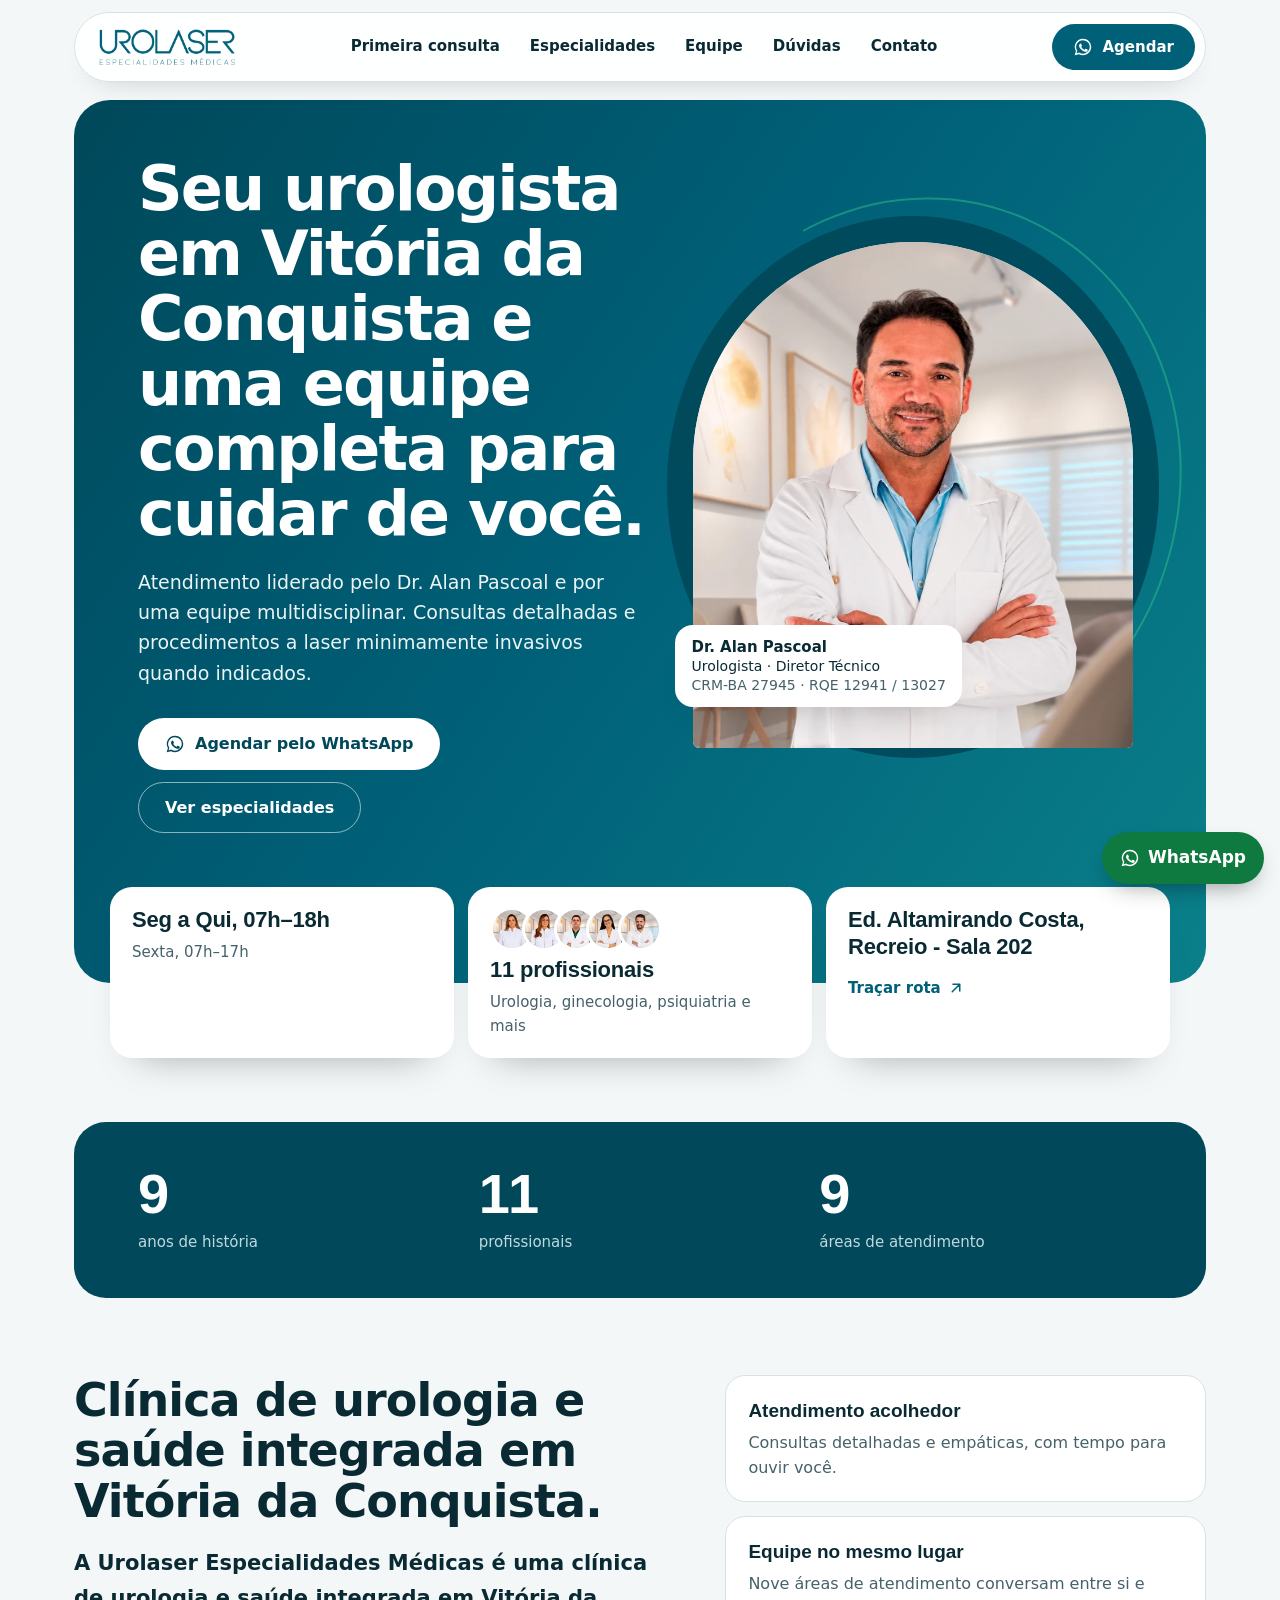
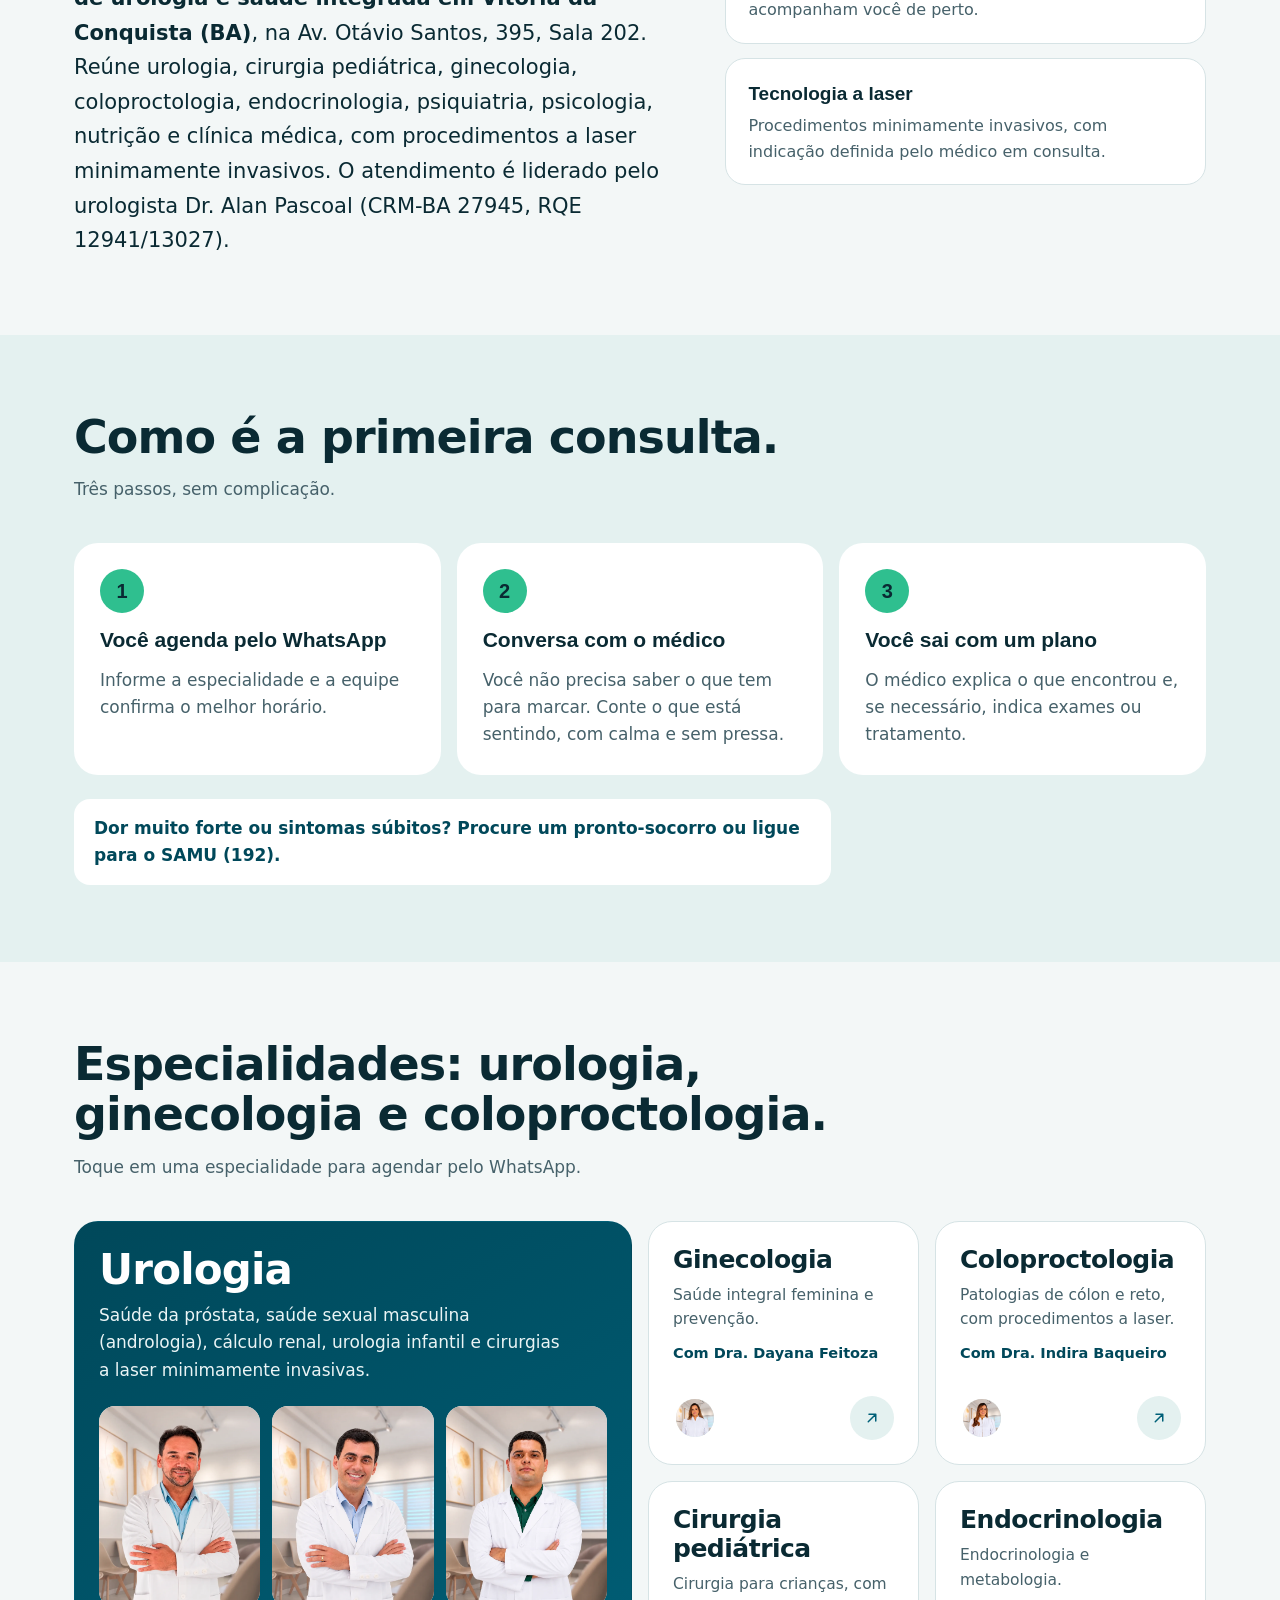
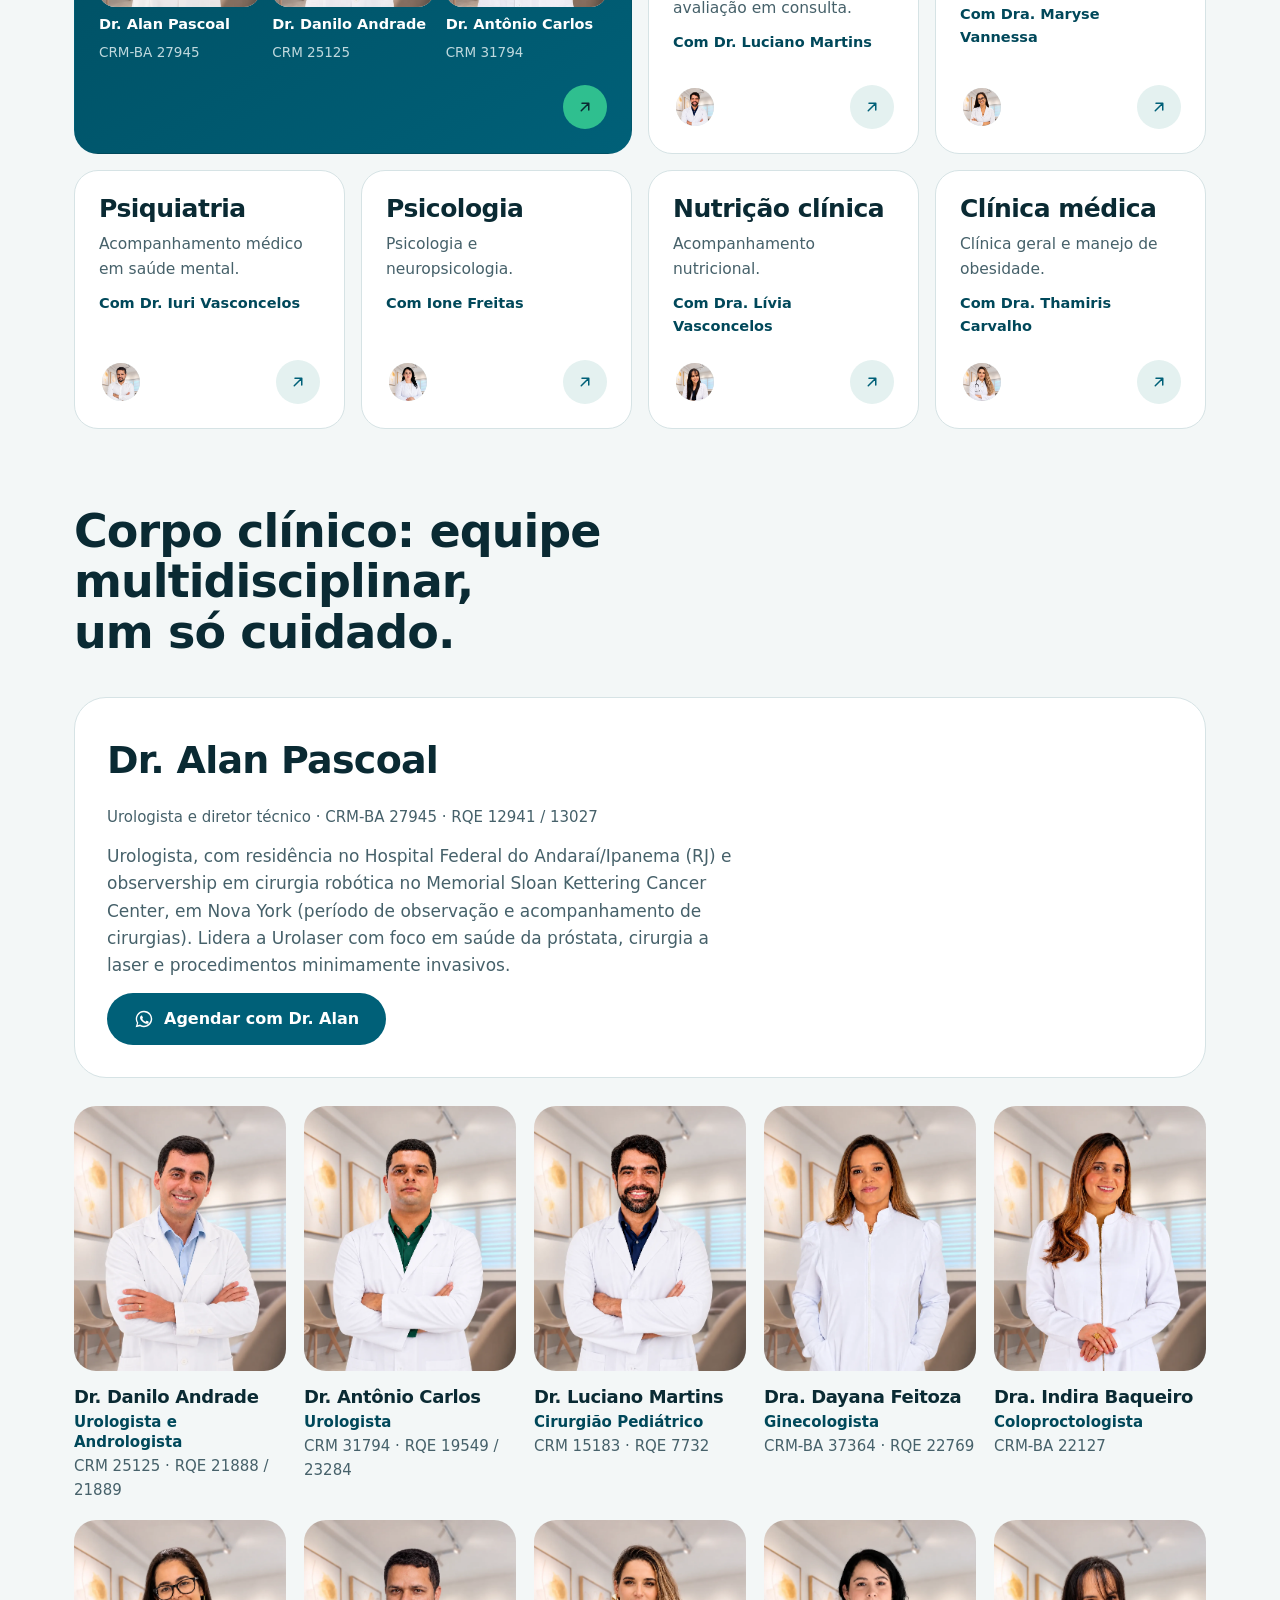
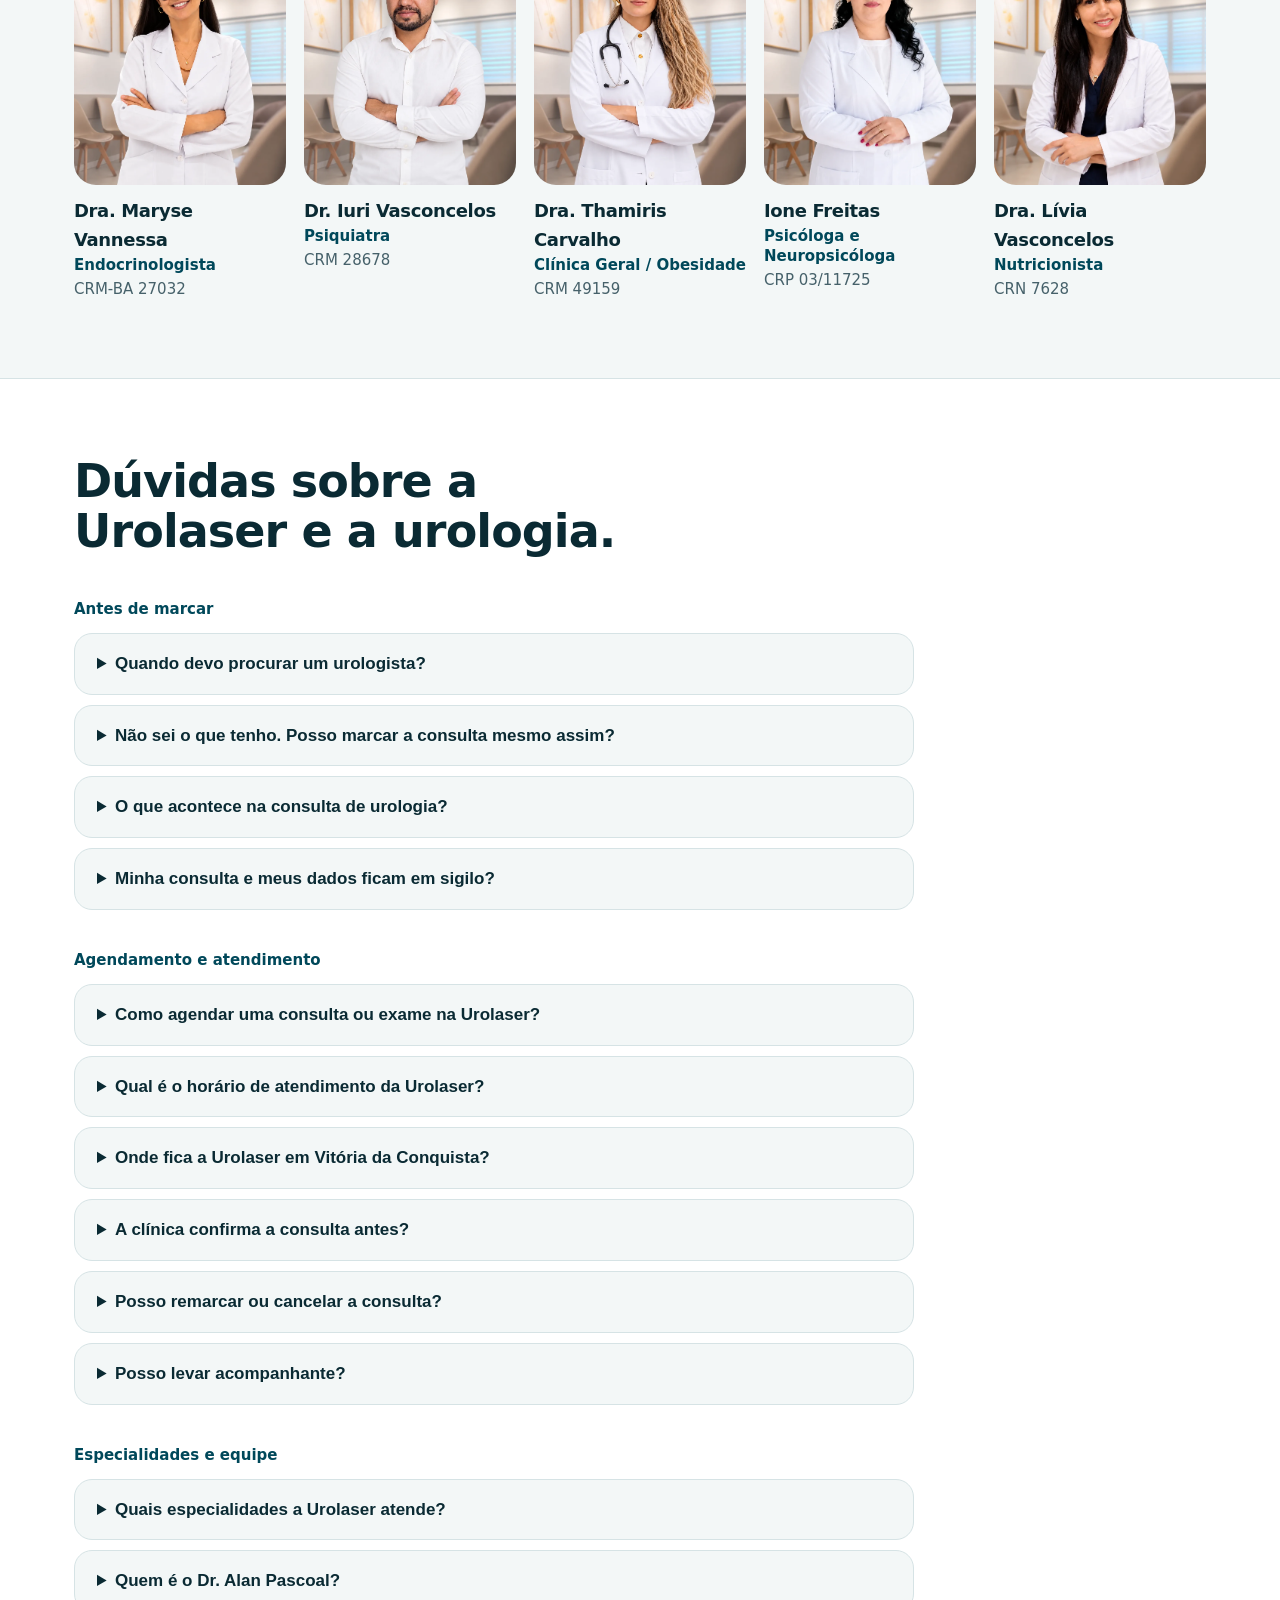
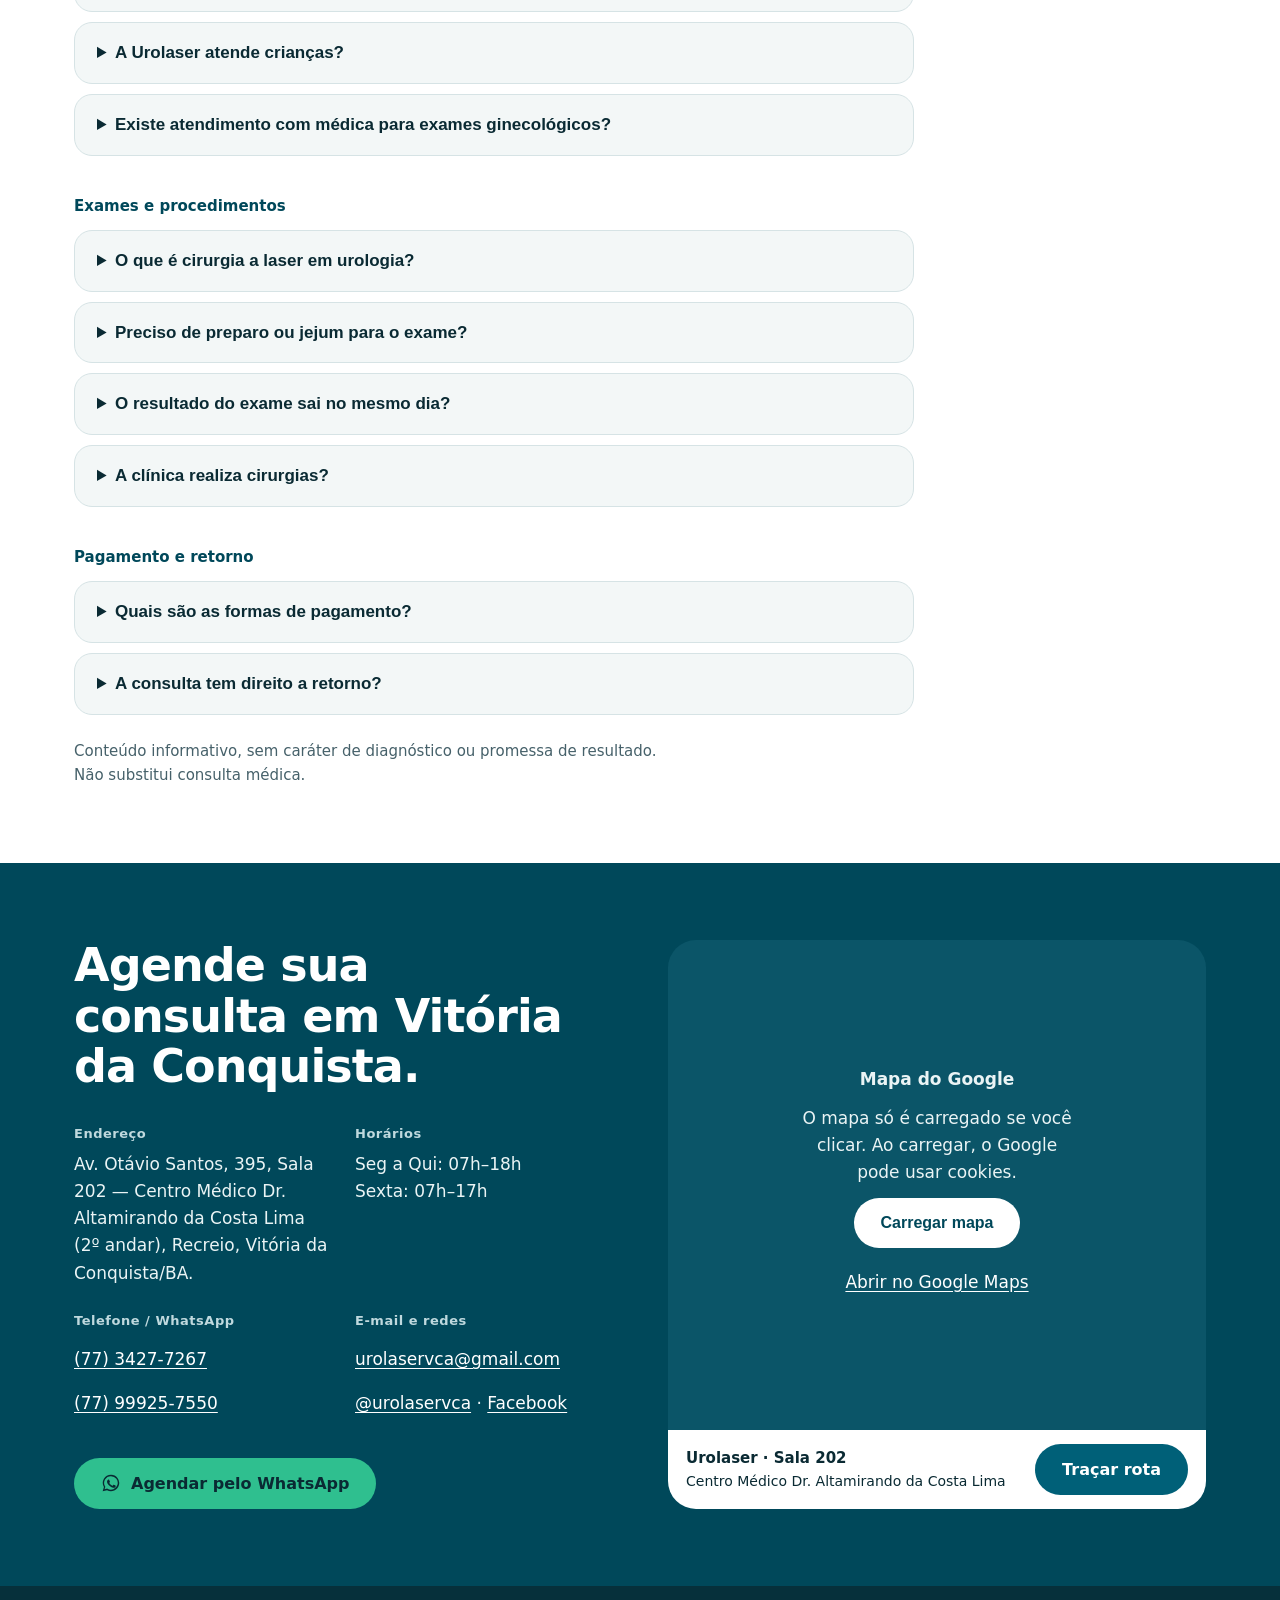
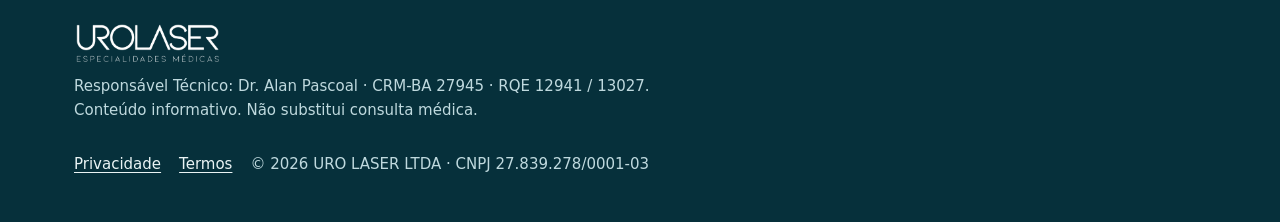
==== commit fa7b65b1: "fix(site): cartão de endereço do topo com nome do edifício e sala Co-Authored-By: Claude Sonnet 5.5 " ====
--- a/public/index.html
+++ b/public/index.html
@@ -834,7 +834,7 @@
     <div class="chips">
       <div class="chip"><p class="big">Seg a Qui, 07h–18h</p><p class="sub">Sexta, 07h–17h</p></div>
       <div class="chip"><ul class="avs" aria-hidden="true"><li><img src="assets/equipe/dayana-feitoza.webp" alt="" width="1122" height="1402" loading="lazy"></li><li><img src="assets/equipe/indira-baqueiro.webp" alt="" width="1122" height="1402" loading="lazy"></li><li><img src="assets/equipe/antonio-carlos.webp" alt="" width="1122" height="1402" loading="lazy"></li><li><img src="assets/equipe/maryse-vanessa.webp" alt="" width="1122" height="1402" loading="lazy"></li><li><img src="assets/equipe/iuri-vasconcelos.webp" alt="" width="1122" height="1402" loading="lazy"></li></ul><p class="big">11 profissionais</p><p class="sub">Urologia, ginecologia, psiquiatria e mais</p></div>
-      <div class="chip"><p class="big">Recreio, 2º andar</p><a class="link" href="https://www.google.com/maps/dir/?api=1&destination=Av.+Ot%C3%A1vio+Santos,+395,+Recreio,+Vit%C3%B3ria+da+Conquista+-+BA" target="_blank" rel="noopener">Traçar rota <svg class="arr" viewBox="0 0 24 24" aria-hidden="true" width="18" height="18" fill="none" stroke="currentColor" stroke-width="2" stroke-linecap="round" stroke-linejoin="round"><path d="M7 17 17 7M8 7h9v9"/></svg></a></div>
+      <div class="chip"><p class="big">Ed. Altamirando Costa, Recreio - Sala 202</p><a class="link" href="https://www.google.com/maps/dir/?api=1&destination=Av.+Ot%C3%A1vio+Santos,+395,+Recreio,+Vit%C3%B3ria+da+Conquista+-+BA" target="_blank" rel="noopener">Traçar rota <svg class="arr" viewBox="0 0 24 24" aria-hidden="true" width="18" height="18" fill="none" stroke="currentColor" stroke-width="2" stroke-linecap="round" stroke-linejoin="round"><path d="M7 17 17 7M8 7h9v9"/></svg></a></div>
     </div>
     <div class="stats" id="numeros">
       <div class="stat"><strong>9</strong><span>anos de história</span></div>
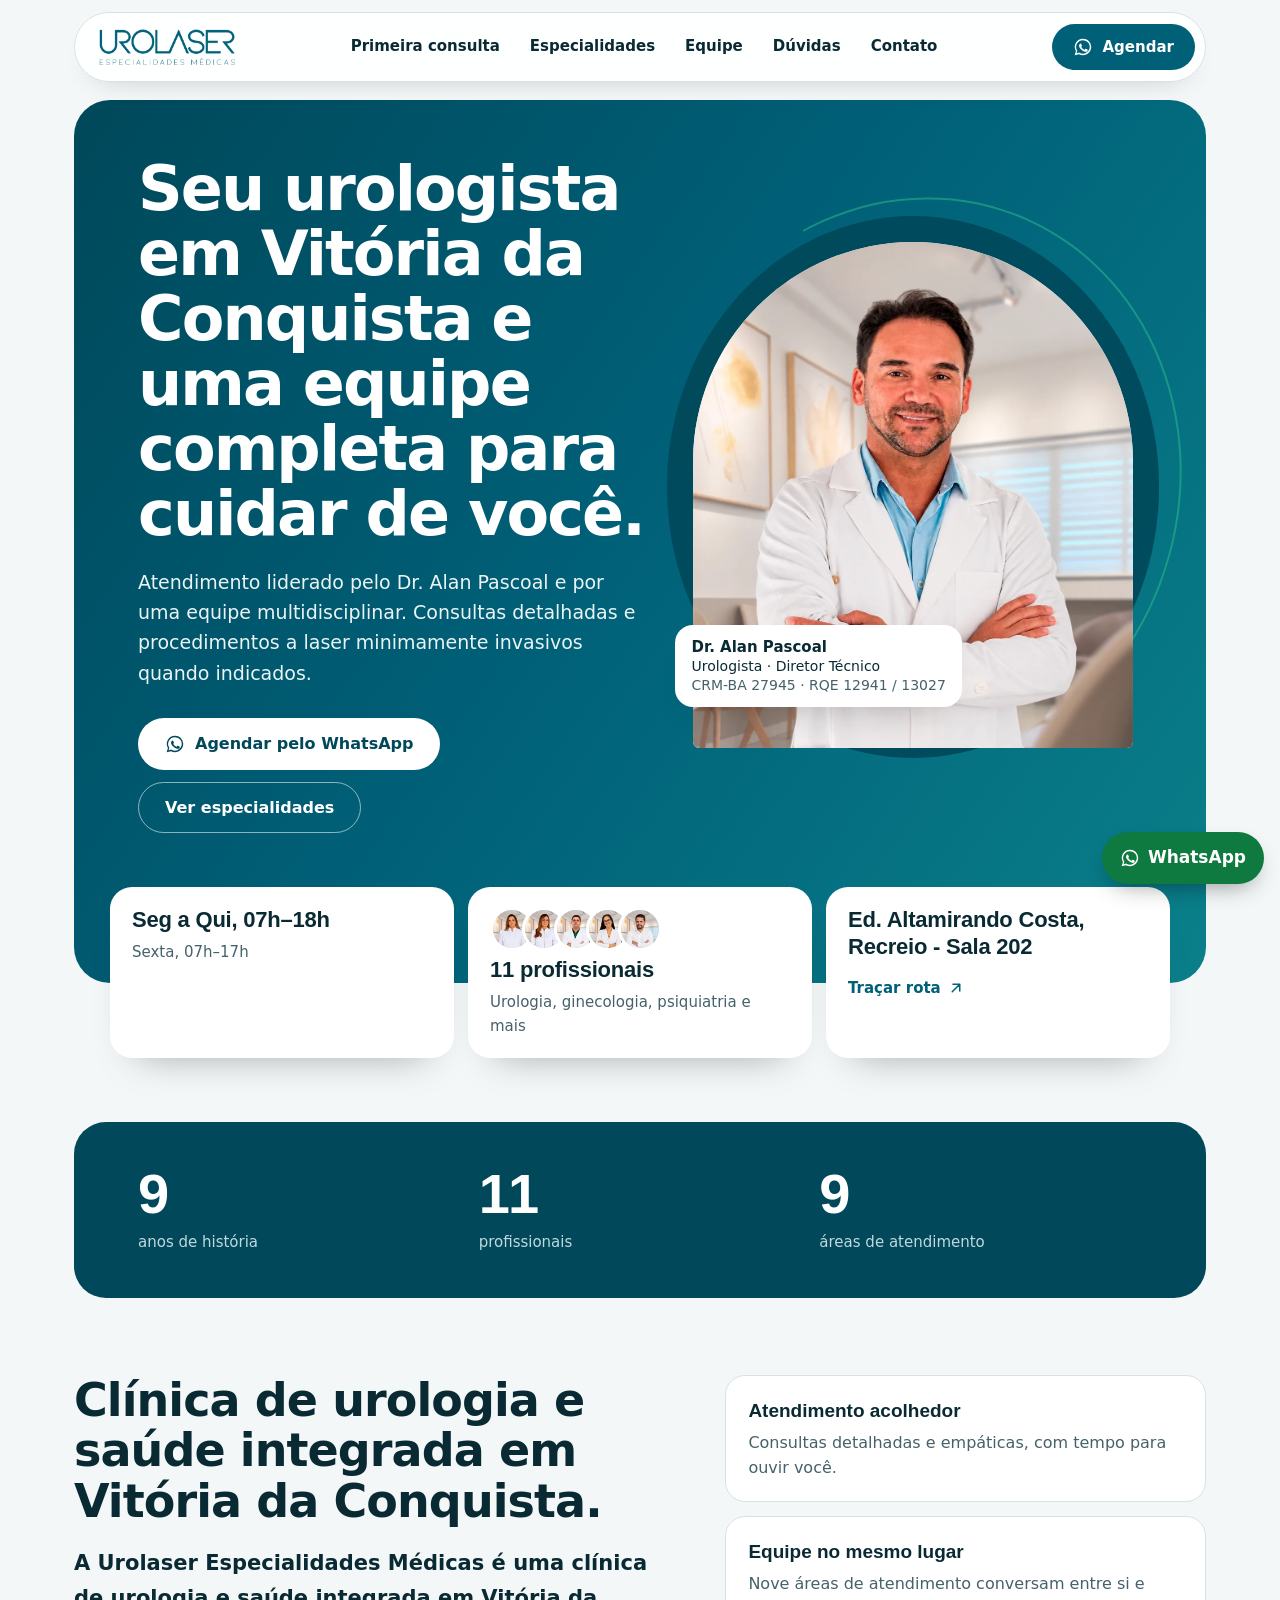
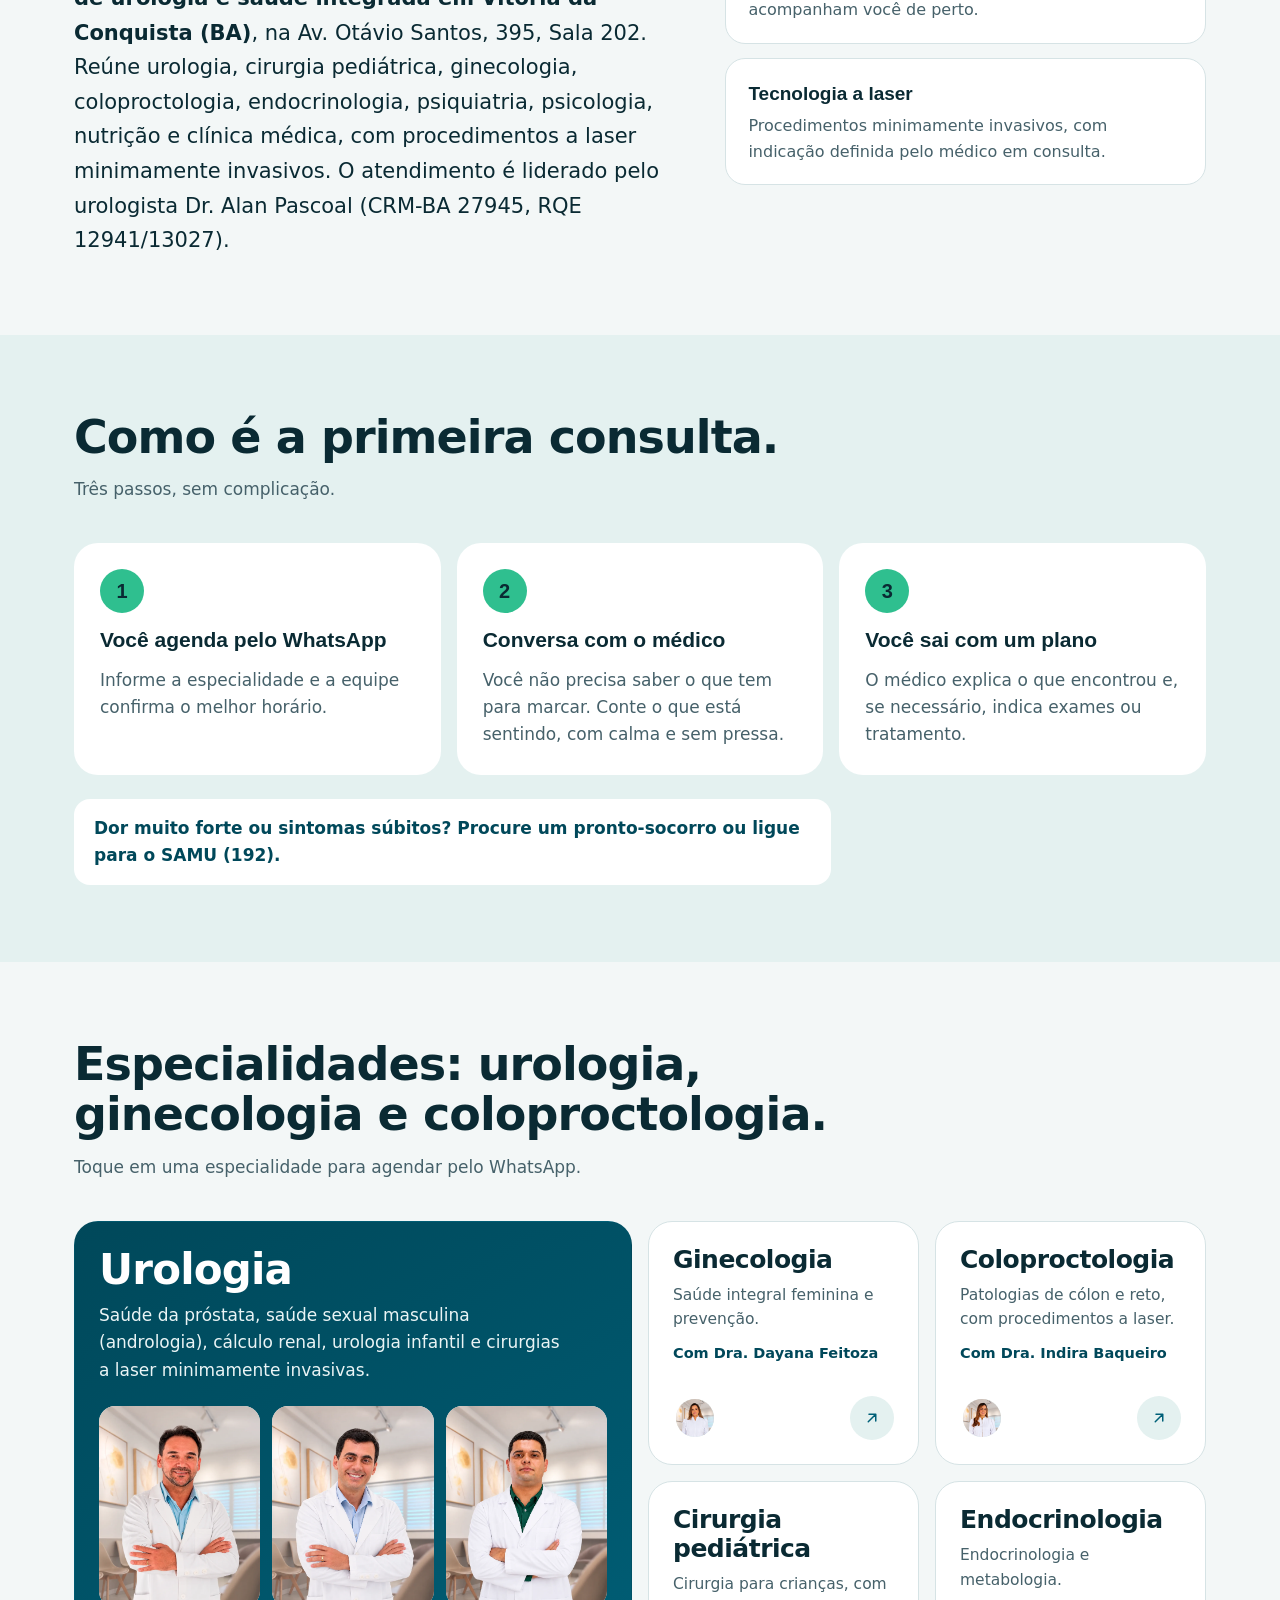
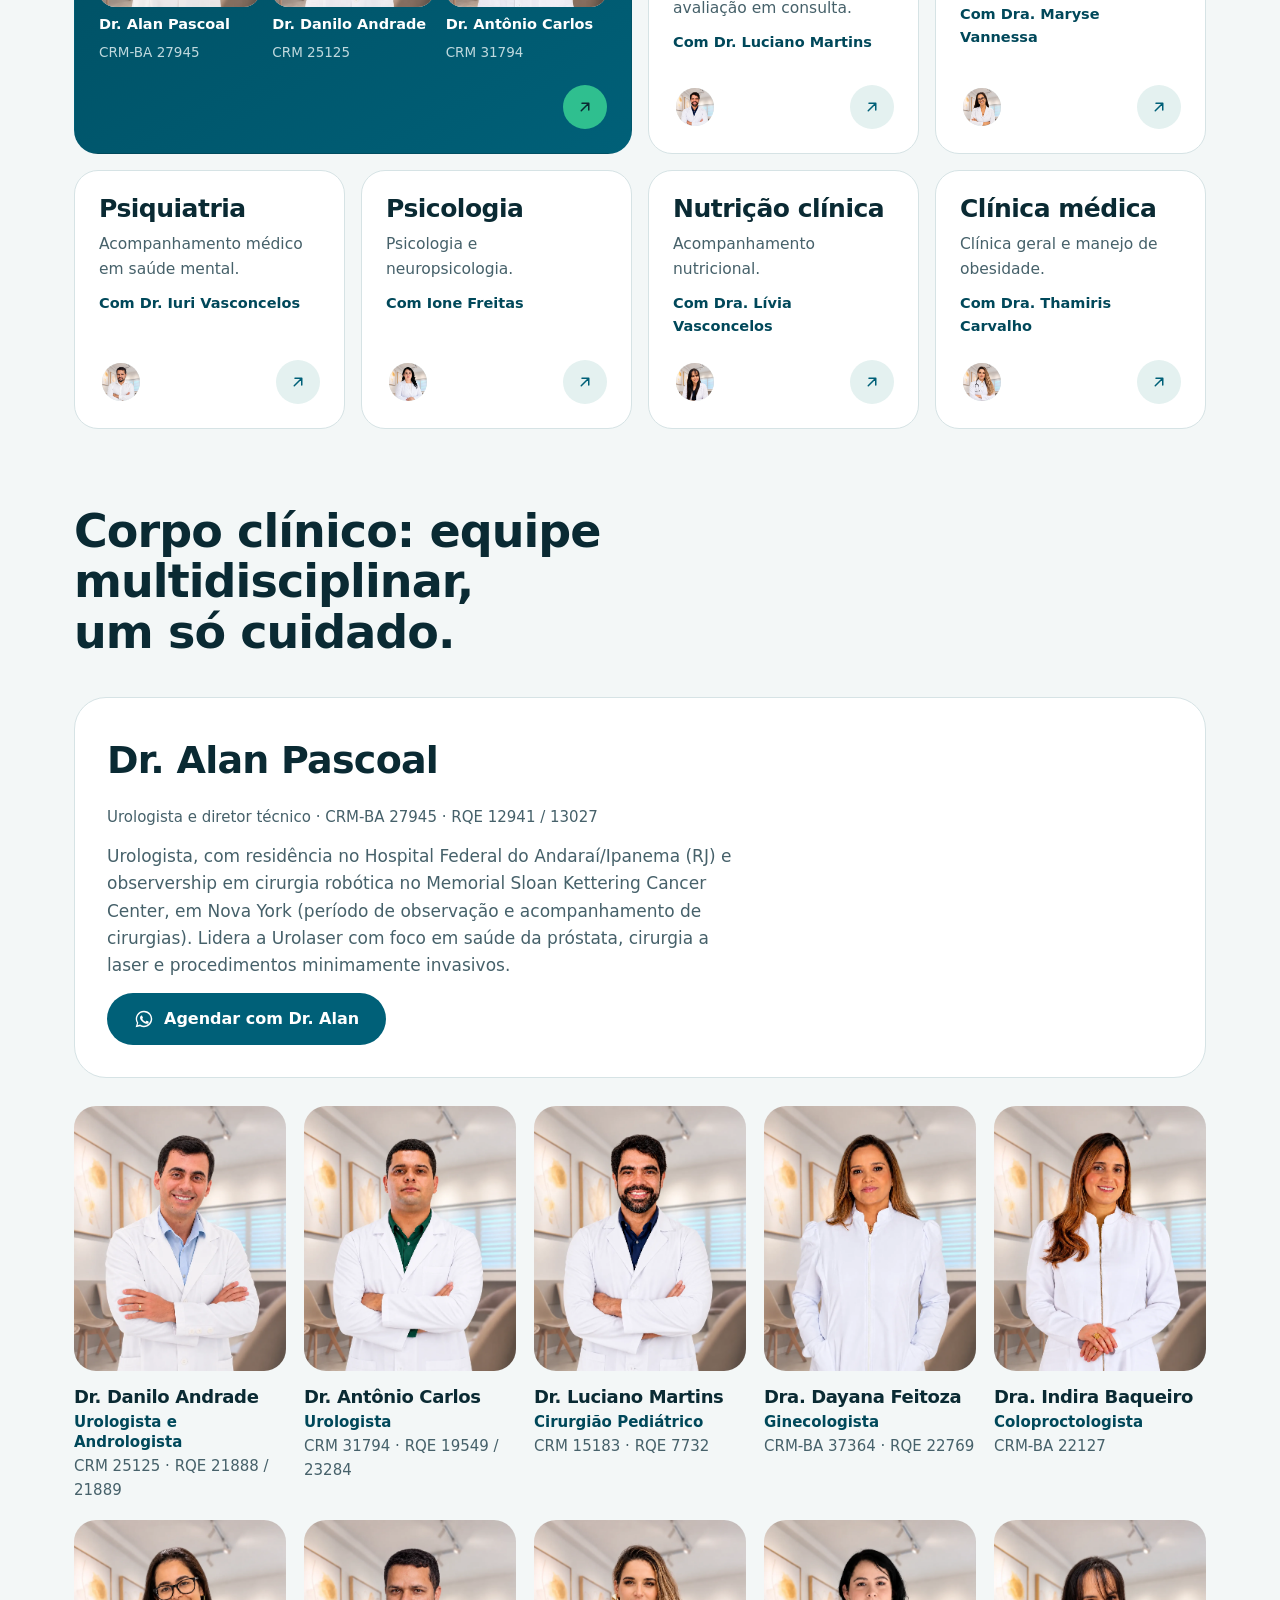
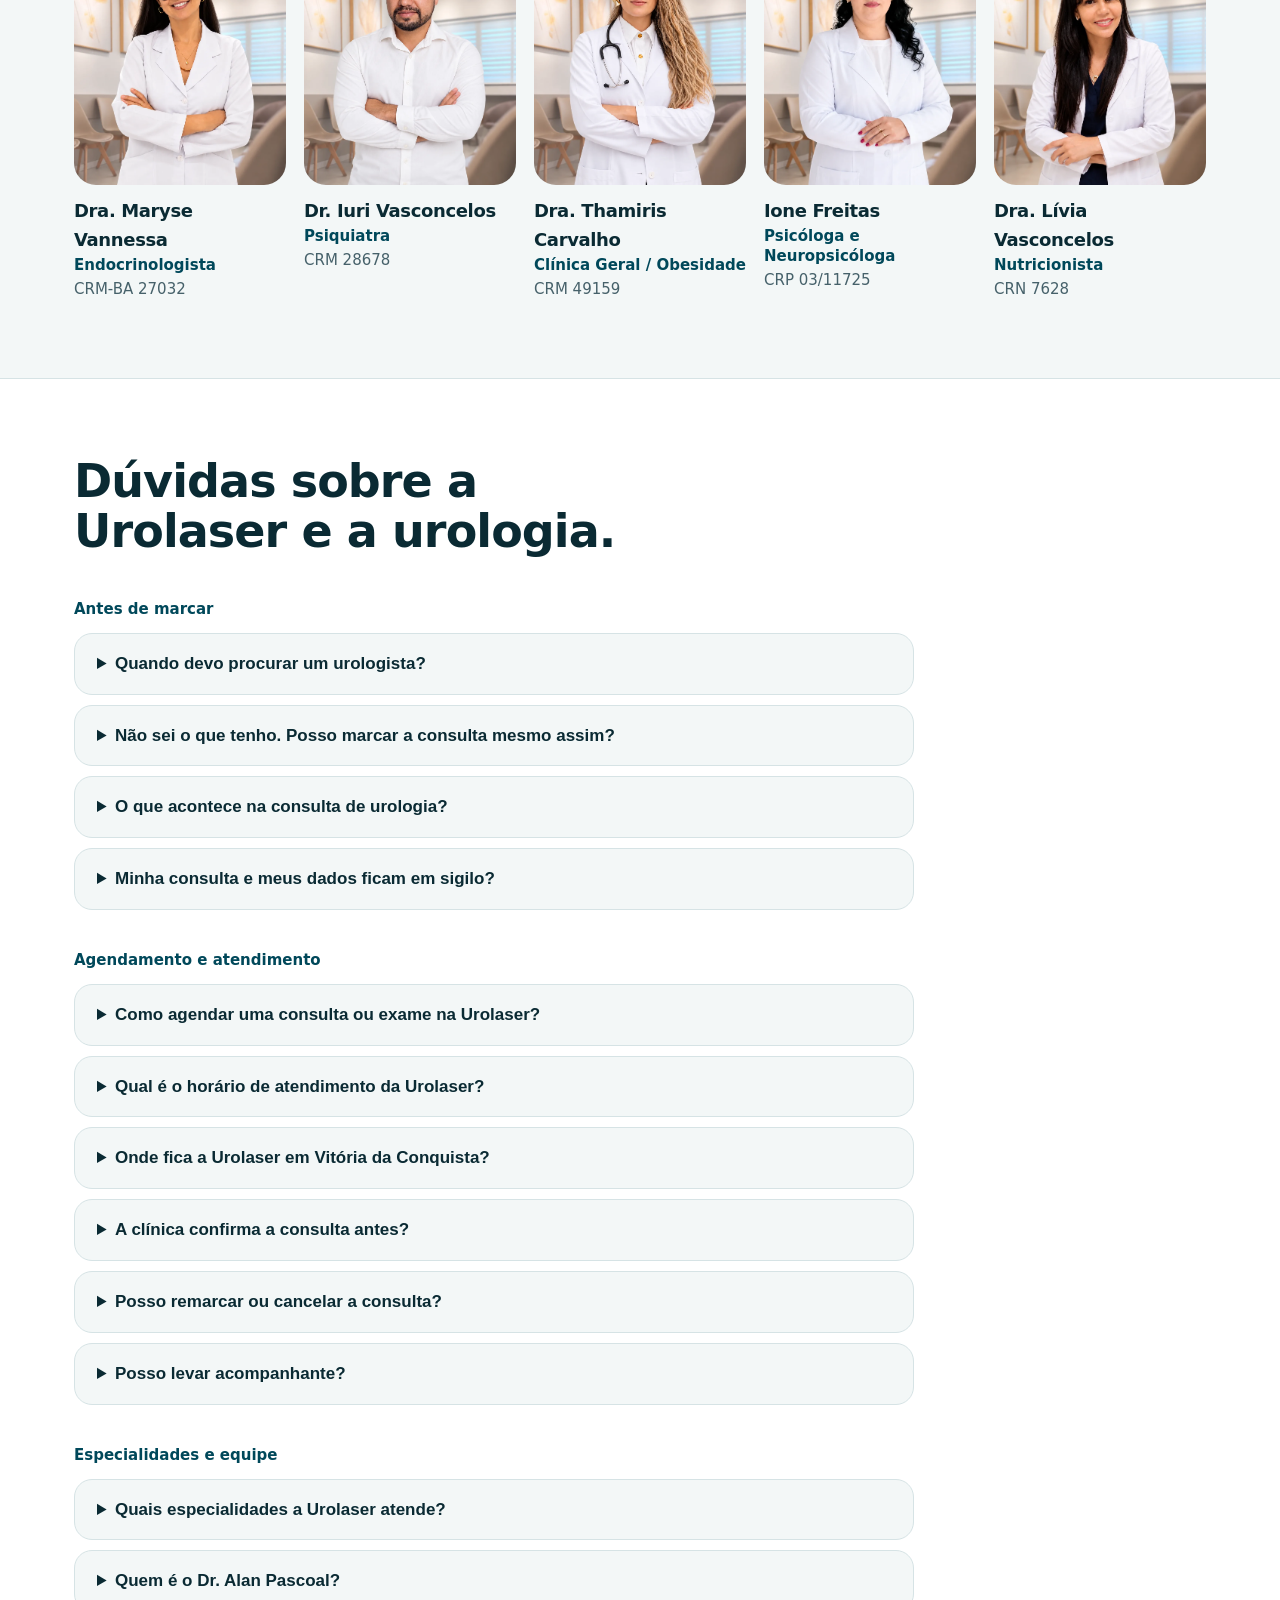
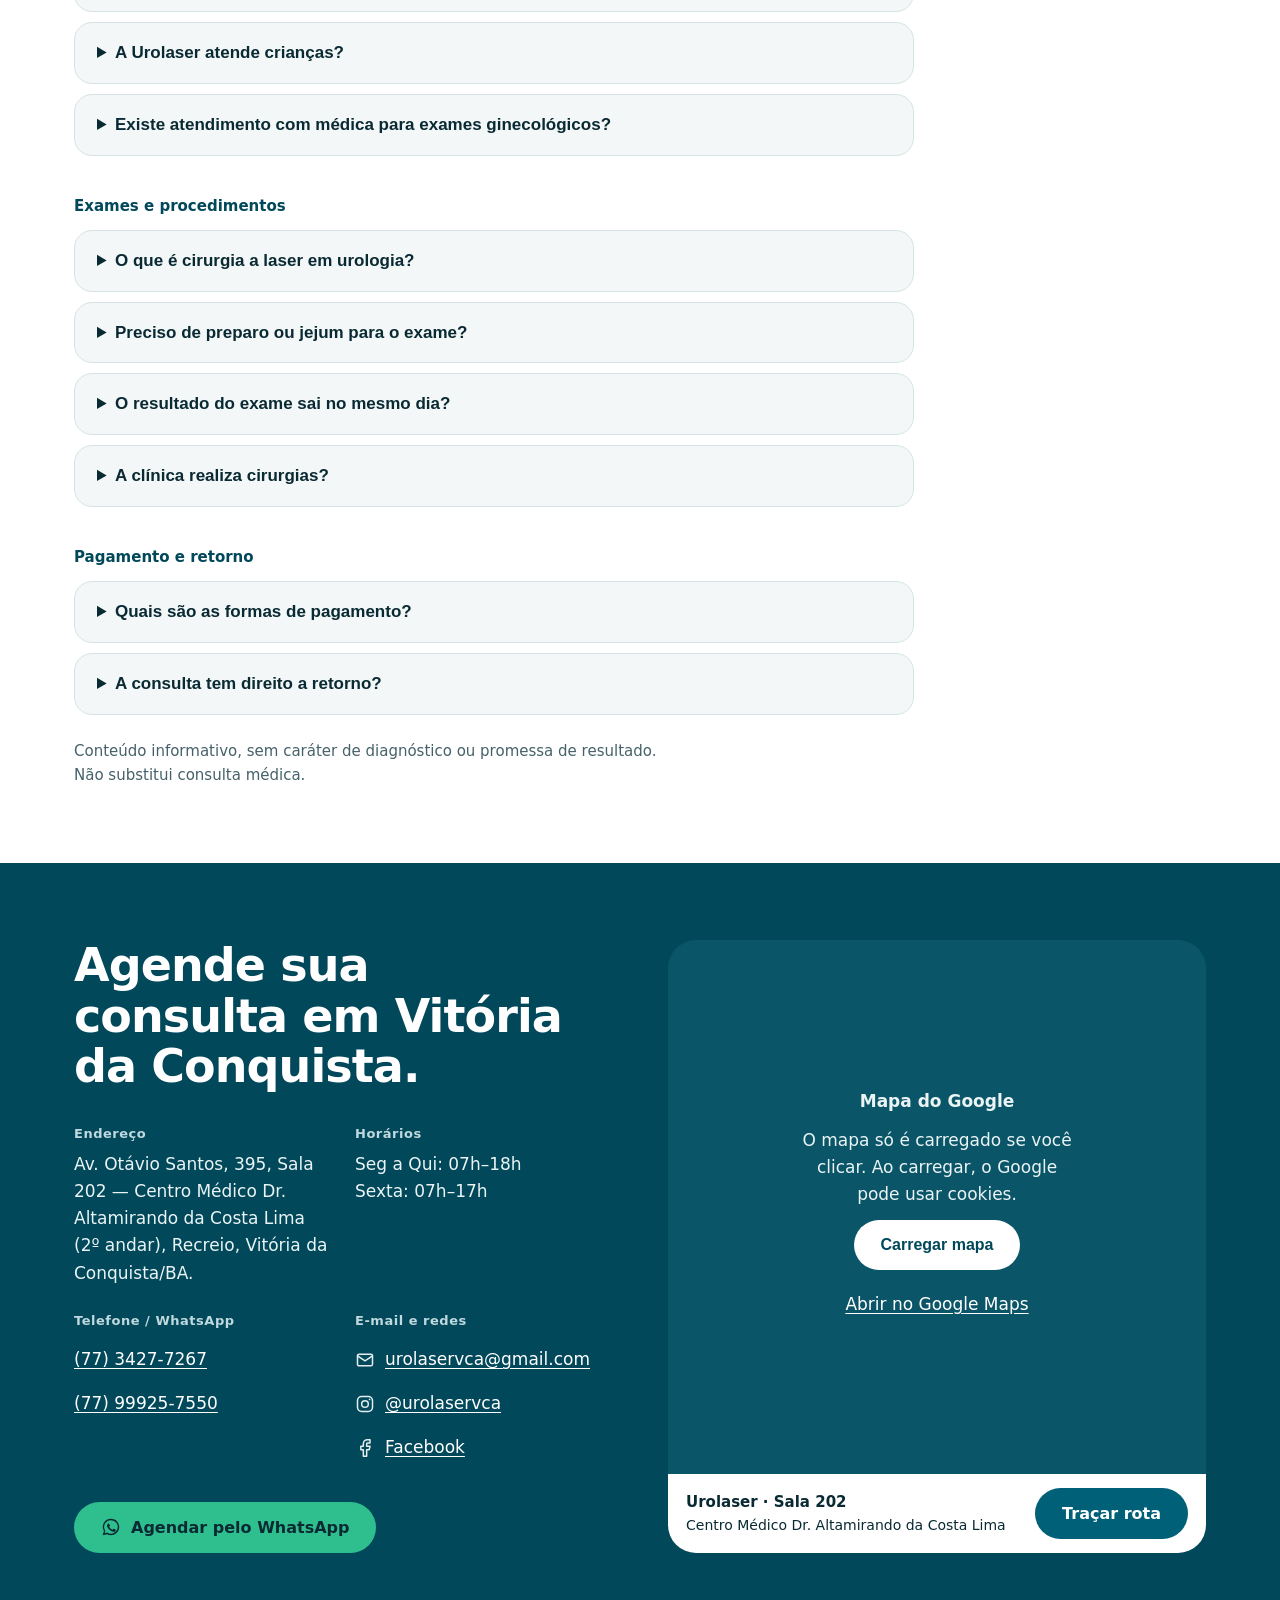
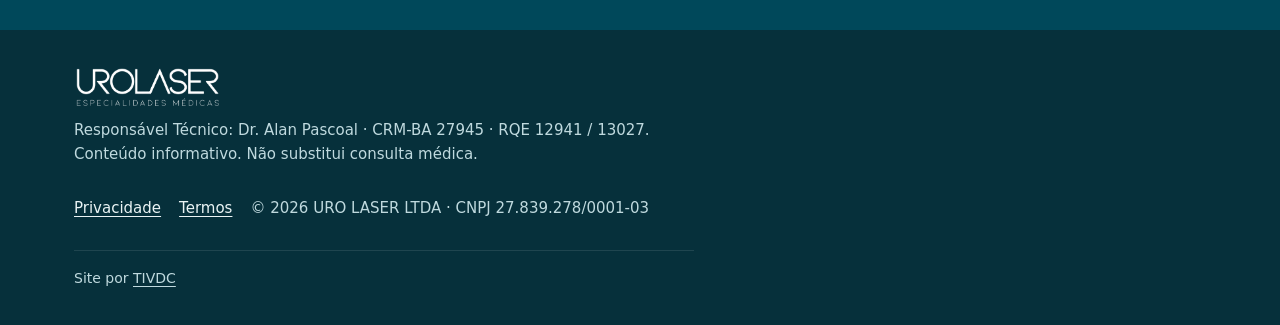
==== commit 80ec4988: "feat(site): ícones nos links de contato e crédito TIVDC no rodapé Co-Authored-By: Claude Sonnet 5.5 " ====
--- a/public/index.html
+++ b/public/index.html
@@ -750,6 +750,8 @@
 .contact a:not(.btn){color:#fff}
 .contact a:not(.btn):hover{color:#7BE5BE}
 .facts a{display:inline-flex;align-items:center;min-height:44px}
+.facts .ln{display:flex;gap:10px}
+.facts .si{flex:none;opacity:.9}
 .map{border-radius:28px;overflow:hidden;min-height:380px;background:#0B5568;display:flex;flex-direction:column}
 .map-frame{flex:1;min-height:330px;display:grid;place-items:center;text-align:center}
 .map-frame iframe{width:100%;height:100%;min-height:330px;border:0;display:block}
@@ -767,6 +769,9 @@
 .foot p{max-width:620px}
 .foot nav{display:flex;gap:18px;align-items:center;flex-wrap:wrap}
 .foot nav span{display:inline-flex;align-items:center;min-height:44px}
+.foot .credit{width:100%;margin:0;padding-top:16px;border-top:1px solid rgba(255,255,255,.1);font-size:14px;color:var(--on-dark-muted)}
+.foot .credit a{display:inline;min-height:0;color:var(--on-dark-muted);text-underline-offset:3px}
+.foot .credit a:hover{color:#fff}
 
 .float{position:fixed;right:16px;bottom:16px;z-index:60;display:inline-flex;align-items:center;gap:8px;background:#0F7A3F;color:#fff;min-height:52px;padding:12px 18px;border-radius:999px;font-weight:800;text-decoration:none;box-shadow:0 10px 24px -10px rgba(0,0,0,.45);transition:background-color .25s var(--ease)}
 .float:hover{background:#0B6733;color:#fff}
@@ -1073,7 +1078,11 @@
         <div><dt>Endereço</dt><dd>Av. Otávio Santos, 395, Sala 202 — Centro Médico Dr. Altamirando da Costa Lima (2º andar), Recreio, Vitória da Conquista/BA.</dd></div>
         <div><dt>Horários</dt><dd>Seg a Qui: 07h–18h<br>Sexta: 07h–17h</dd></div>
         <div><dt>Telefone / WhatsApp</dt><dd><a href="tel:+557734277267">(77) 3427-7267</a><br><a href="https://wa.me/5577999257550?text=Ol%C3%A1!%20Vim%20pelo%20site%20e%20quero%20agendar%20uma%20consulta." target="_blank" rel="noopener">(77) 99925-7550</a></dd></div>
-        <div><dt>E-mail e redes</dt><dd><a href="mailto:urolaservca@gmail.com">urolaservca@gmail.com</a><br><a href="https://www.instagram.com/urolaservca" target="_blank" rel="noopener">@urolaservca</a> · <a href="https://www.facebook.com/urolaservca/" target="_blank" rel="noopener">Facebook</a></dd></div>
+        <div><dt>E-mail e redes</dt><dd>
+          <a class="ln" href="mailto:urolaservca@gmail.com"><svg class="si" viewBox="0 0 24 24" aria-hidden="true" width="20" height="20" fill="none" stroke="currentColor" stroke-width="1.8" stroke-linecap="round" stroke-linejoin="round"><rect x="3" y="5" width="18" height="14" rx="2"/><path d="m3 7 9 6 9-6"/></svg>urolaservca@gmail.com</a>
+          <a class="ln" href="https://www.instagram.com/urolaservca" target="_blank" rel="noopener"><svg class="si" viewBox="0 0 24 24" aria-hidden="true" width="20" height="20" fill="none" stroke="currentColor" stroke-width="1.8" stroke-linecap="round" stroke-linejoin="round"><rect x="3" y="3" width="18" height="18" rx="5"/><circle cx="12" cy="12" r="4"/><circle cx="17.5" cy="6.5" r="1" fill="currentColor" stroke="none"/></svg>@urolaservca</a>
+          <a class="ln" href="https://www.facebook.com/urolaservca/" target="_blank" rel="noopener"><svg class="si" viewBox="0 0 24 24" aria-hidden="true" width="20" height="20" fill="none" stroke="currentColor" stroke-width="1.8" stroke-linecap="round" stroke-linejoin="round"><path d="M18 2h-3a5 5 0 0 0-5 5v3H7v4h3v8h4v-8h3l1-4h-4V7a1 1 0 0 1 1-1h3z"/></svg>Facebook</a>
+        </dd></div>
       </dl>
       <a class="btn btn-green" href="https://wa.me/5577999257550?text=Ol%C3%A1!%20Vim%20pelo%20site%20e%20quero%20agendar%20uma%20consulta." target="_blank" rel="noopener"><svg class="ico" viewBox="0 0 24 24" aria-hidden="true" width="20" height="20"><path fill="currentColor" d="M12.04 2a9.9 9.9 0 0 0-8.5 14.9L2 22l5.25-1.38A9.9 9.9 0 1 0 12.04 2Zm0 1.8a8.1 8.1 0 1 1-4.3 15l-.3-.18-3.1.82.83-3.02-.2-.31A8.1 8.1 0 0 1 12.04 3.8Zm-3.2 4.2c-.17 0-.45.06-.69.32-.24.26-.9.88-.9 2.14s.92 2.48 1.05 2.65c.13.17 1.78 2.83 4.4 3.85 2.17.85 2.62.68 3.09.64.47-.04 1.52-.62 1.73-1.22.21-.6.21-1.11.15-1.22-.06-.11-.23-.17-.49-.3-.26-.13-1.52-.75-1.76-.84-.23-.09-.4-.13-.58.13-.17.26-.66.84-.81 1-.15.18-.3.2-.56.07-.26-.13-1.1-.4-2.1-1.29-.77-.69-1.3-1.54-1.45-1.8-.15-.26-.02-.4.11-.53.12-.12.26-.3.39-.45.13-.15.17-.26.26-.43.09-.18.04-.33-.02-.46-.07-.13-.58-1.4-.8-1.92-.21-.5-.42-.43-.58-.44h-.5Z"/></svg>Agendar pelo WhatsApp</a>
     </div>
@@ -1105,6 +1114,7 @@
       <a href="/termos">Termos</a>
       <span>© 2026 URO LASER LTDA · CNPJ 27.839.278/0001-03</span>
     </nav>
+    <p class="credit">Site por <a href="https://www.tivdc.com.br/" target="_blank" rel="noopener">TIVDC</a></p>
   </div>
 </footer>
 <a class="float" href="https://wa.me/5577999257550?text=Ol%C3%A1!%20Vim%20pelo%20site%20e%20quero%20agendar%20uma%20consulta." target="_blank" rel="noopener" aria-label="Falar pelo WhatsApp"><svg class="ico" viewBox="0 0 24 24" aria-hidden="true" width="20" height="20"><path fill="currentColor" d="M12.04 2a9.9 9.9 0 0 0-8.5 14.9L2 22l5.25-1.38A9.9 9.9 0 1 0 12.04 2Zm0 1.8a8.1 8.1 0 1 1-4.3 15l-.3-.18-3.1.82.83-3.02-.2-.31A8.1 8.1 0 0 1 12.04 3.8Zm-3.2 4.2c-.17 0-.45.06-.69.32-.24.26-.9.88-.9 2.14s.92 2.48 1.05 2.65c.13.17 1.78 2.83 4.4 3.85 2.17.85 2.62.68 3.09.64.47-.04 1.52-.62 1.73-1.22.21-.6.21-1.11.15-1.22-.06-.11-.23-.17-.49-.3-.26-.13-1.52-.75-1.76-.84-.23-.09-.4-.13-.58.13-.17.26-.66.84-.81 1-.15.18-.3.2-.56.07-.26-.13-1.1-.4-2.1-1.29-.77-.69-1.3-1.54-1.45-1.8-.15-.26-.02-.4.11-.53.12-.12.26-.3.39-.45.13-.15.17-.26.26-.43.09-.18.04-.33-.02-.46-.07-.13-.58-1.4-.8-1.92-.21-.5-.42-.43-.58-.44h-.5Z"/></svg>WhatsApp</a>
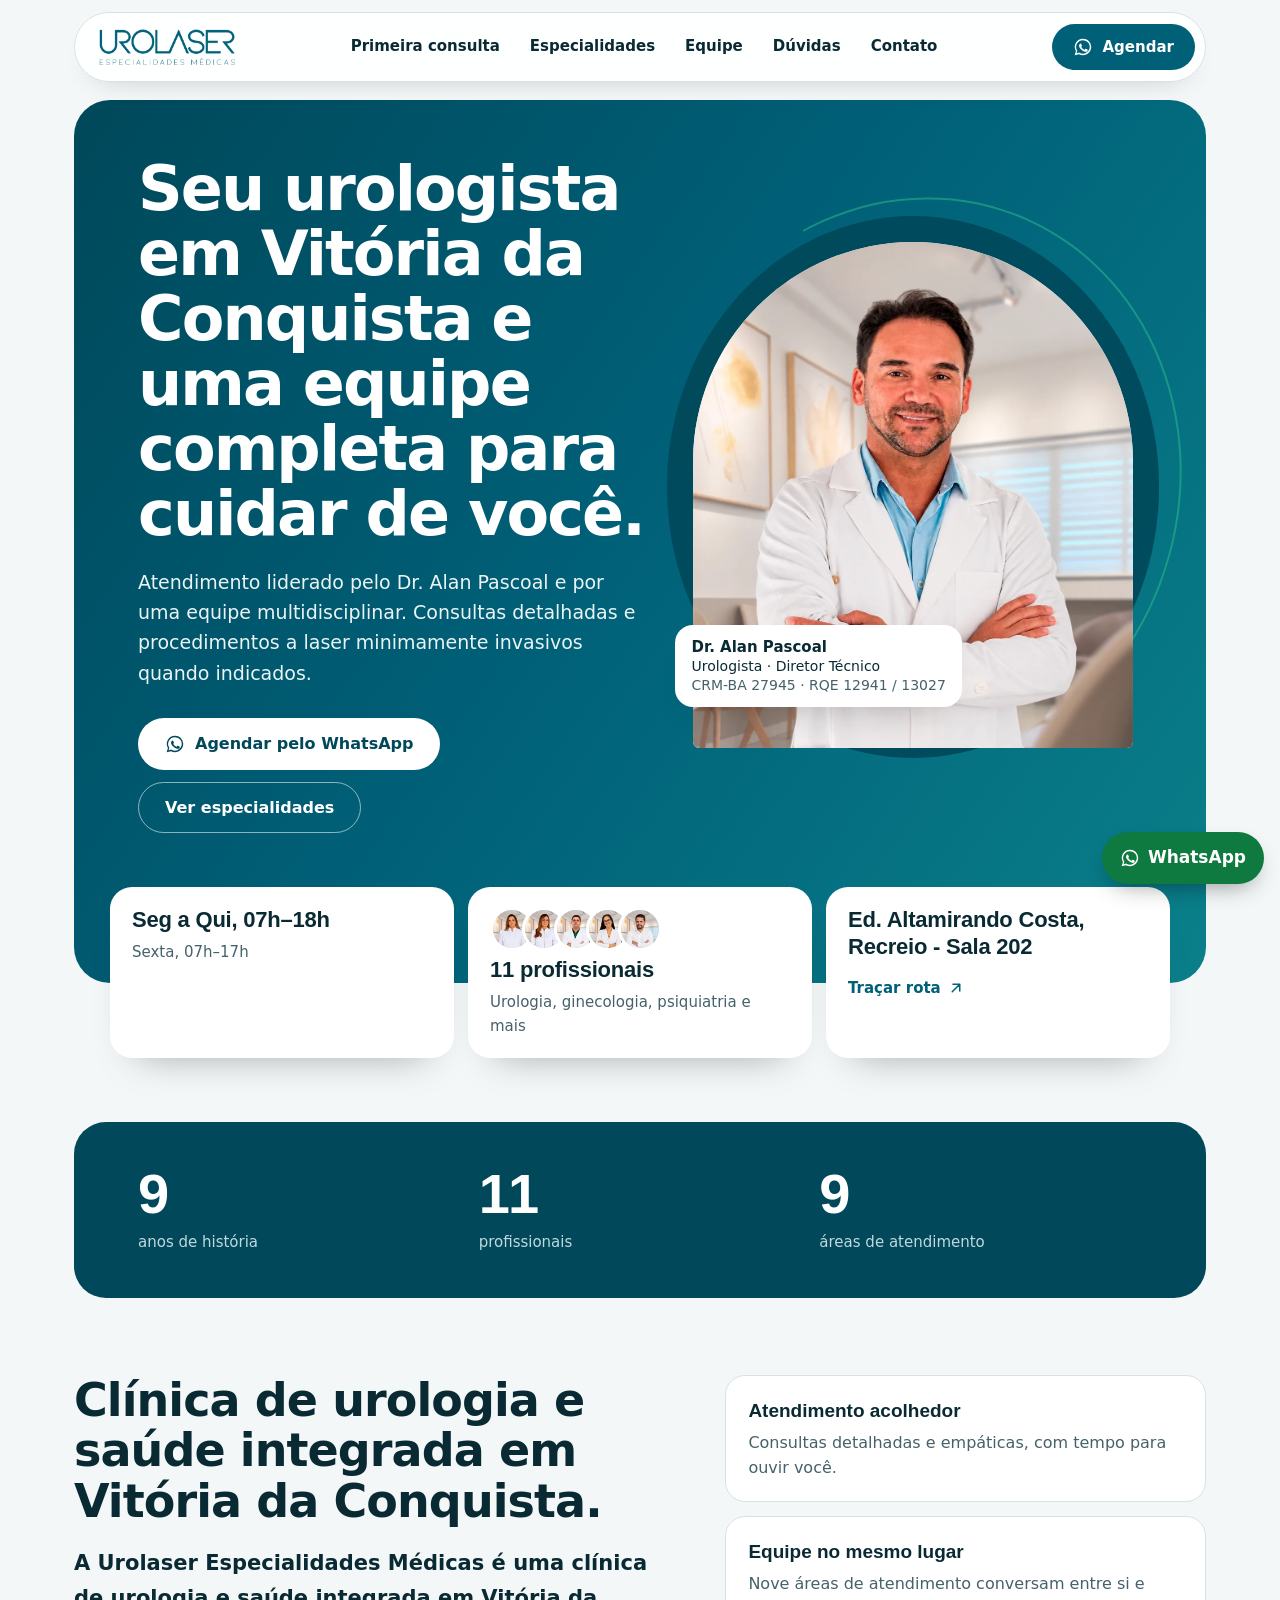
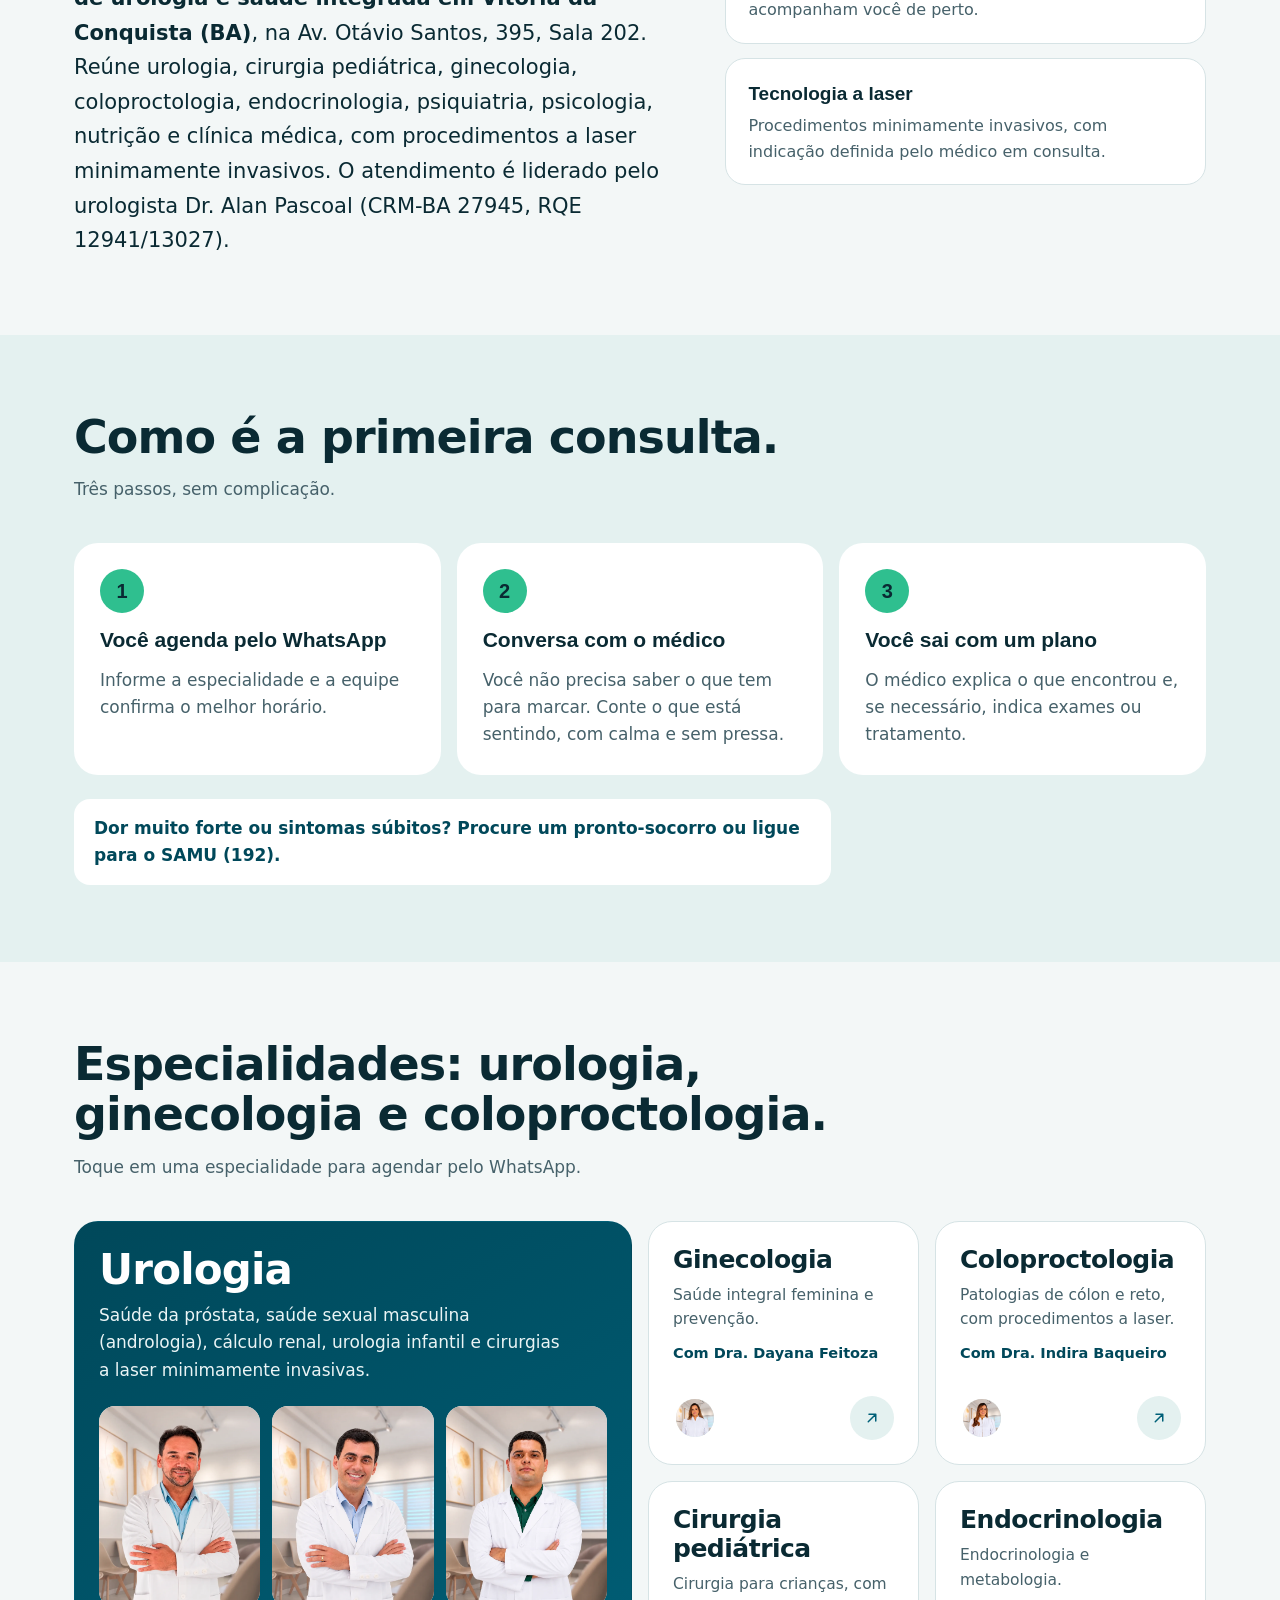
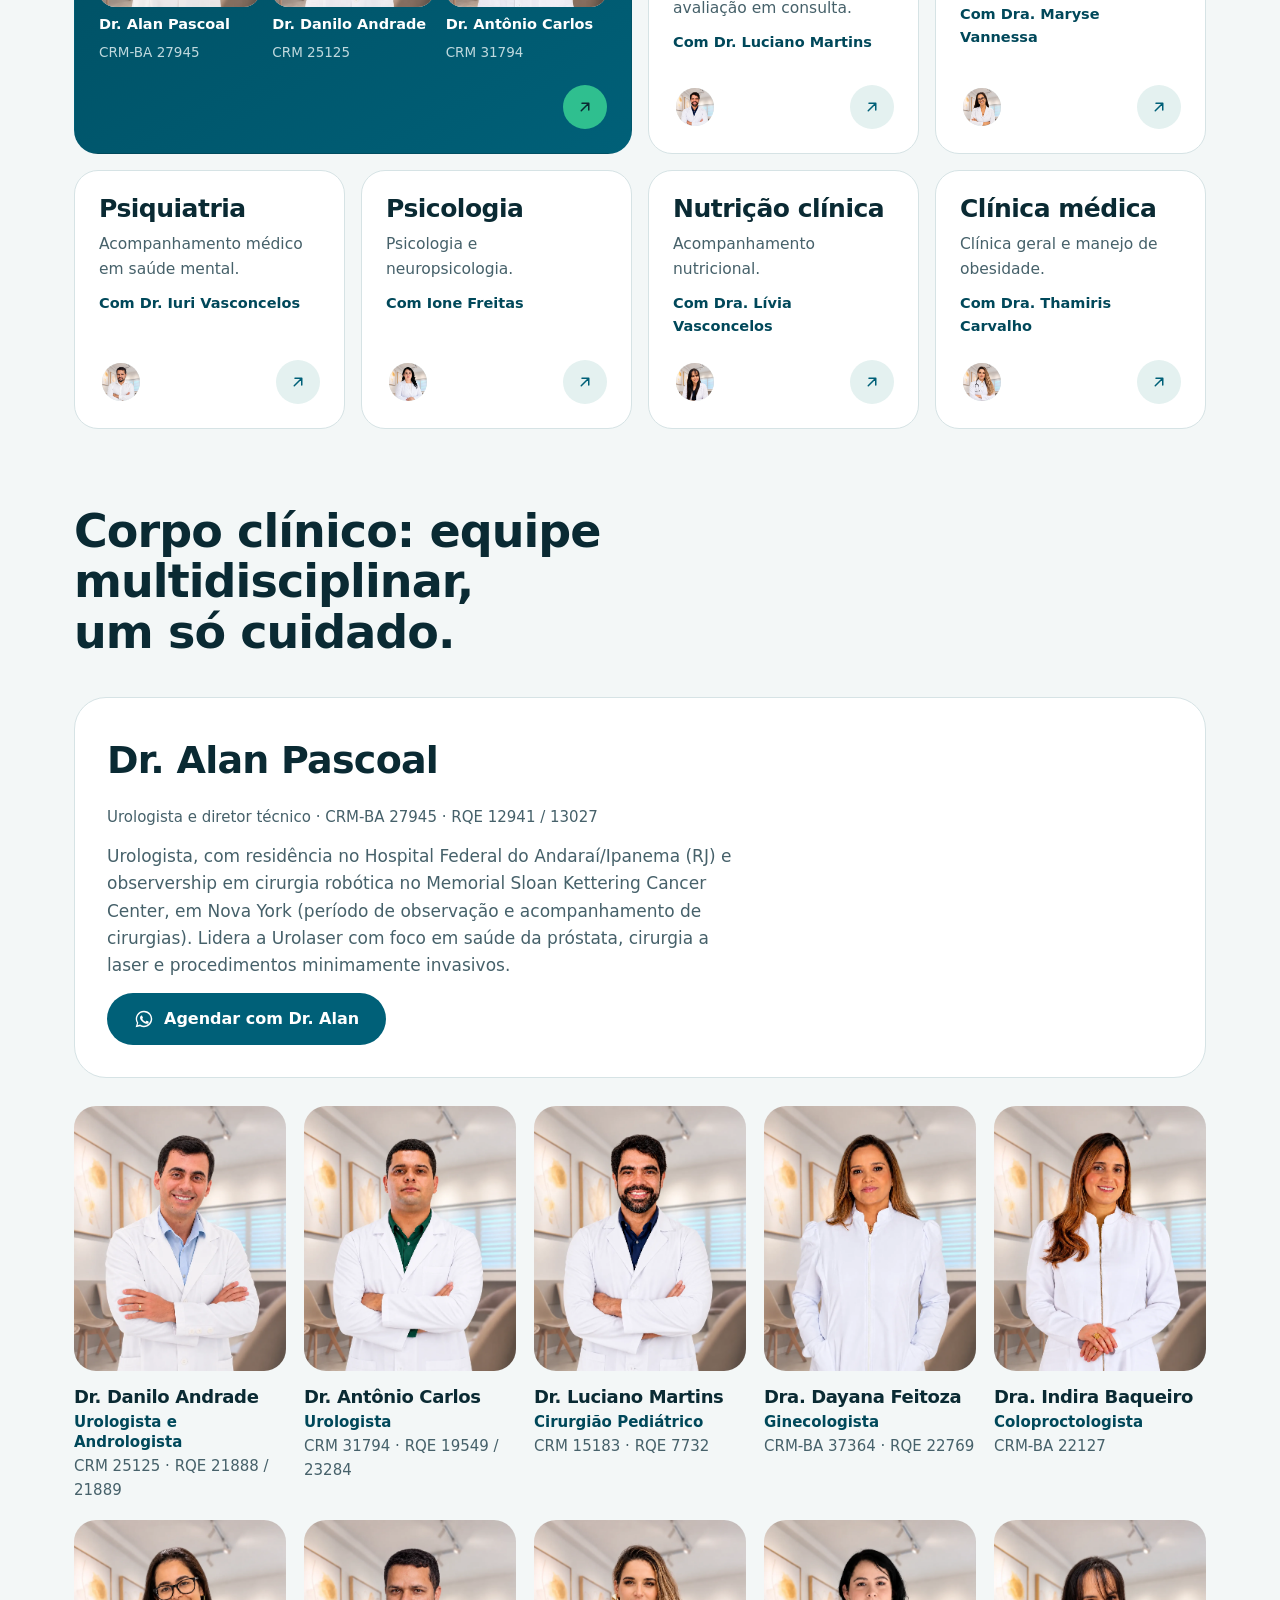
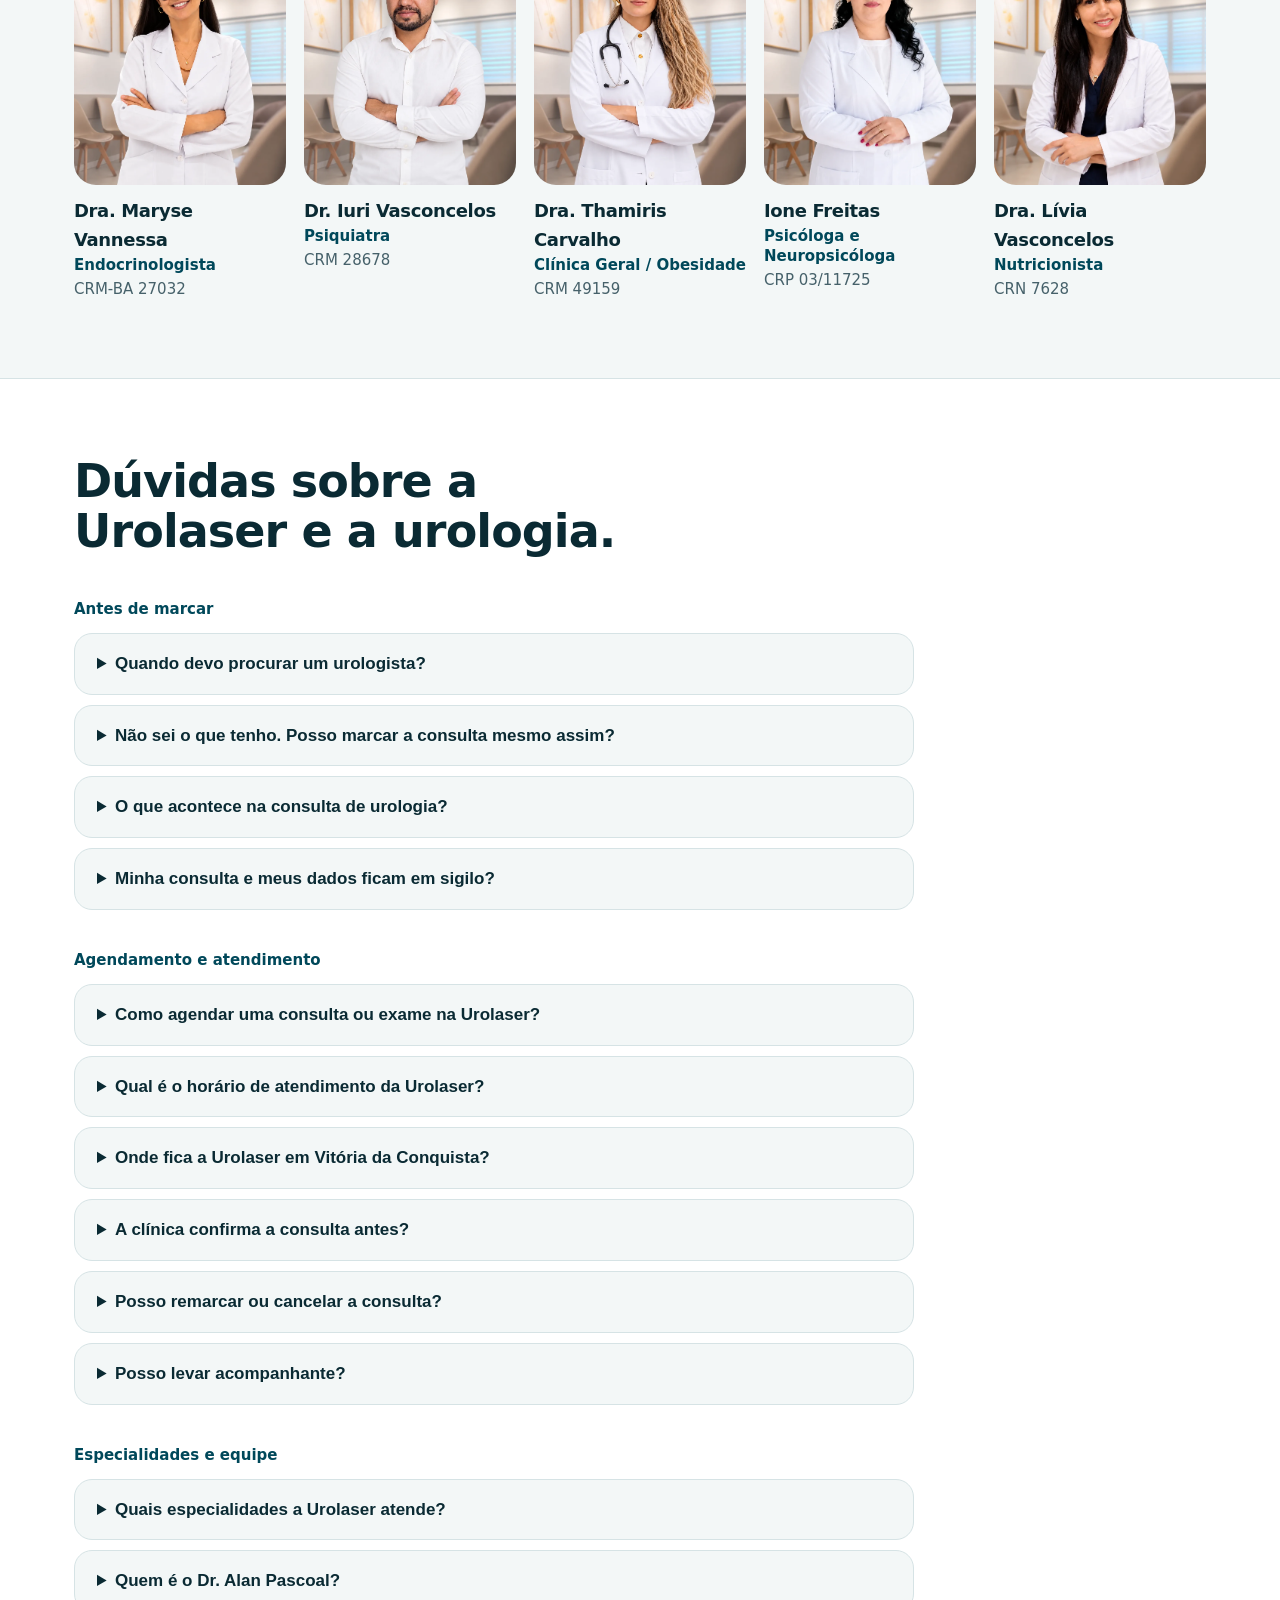
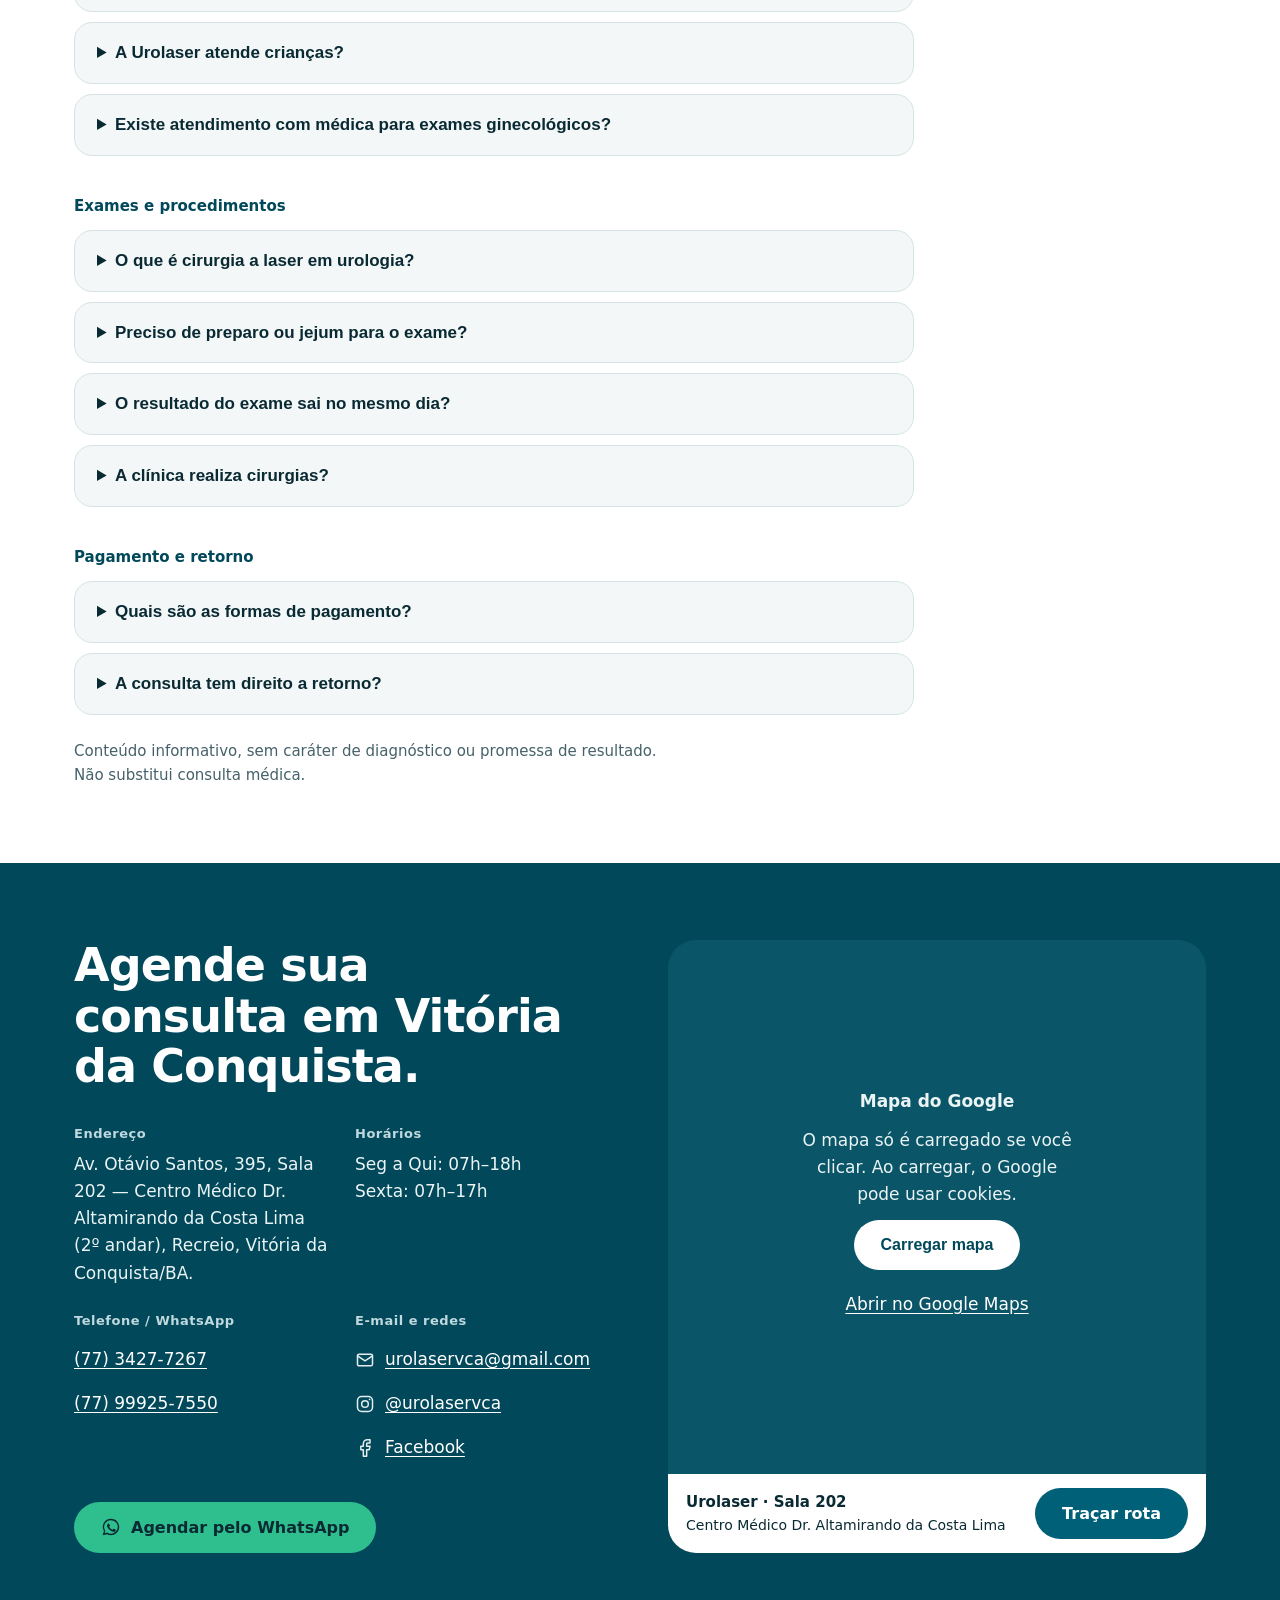
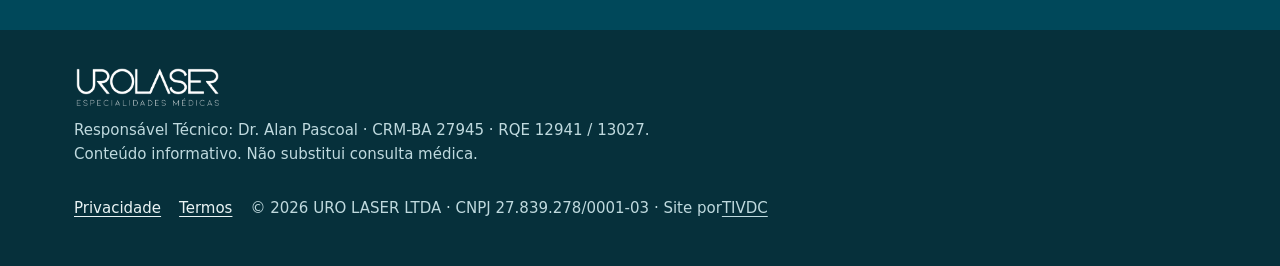
==== commit af0eba77: "feat(site): campanha Novembro Azul 2026 (faixa, banners e saída automática) e crédito TIVDC na linha" ====
--- a/public/index.html
+++ b/public/index.html
@@ -769,9 +769,8 @@
 .foot p{max-width:620px}
 .foot nav{display:flex;gap:18px;align-items:center;flex-wrap:wrap}
 .foot nav span{display:inline-flex;align-items:center;min-height:44px}
-.foot .credit{width:100%;margin:0;padding-top:16px;border-top:1px solid rgba(255,255,255,.1);font-size:14px;color:var(--on-dark-muted)}
-.foot .credit a{display:inline;min-height:0;color:var(--on-dark-muted);text-underline-offset:3px}
-.foot .credit a:hover{color:#fff}
+.foot nav span a{display:inline;min-height:0;color:inherit;text-underline-offset:3px}
+.foot nav span a:hover{color:#fff}
 
 .float{position:fixed;right:16px;bottom:16px;z-index:60;display:inline-flex;align-items:center;gap:8px;background:#0F7A3F;color:#fff;min-height:52px;padding:12px 18px;border-radius:999px;font-weight:800;text-decoration:none;box-shadow:0 10px 24px -10px rgba(0,0,0,.45);transition:background-color .25s var(--ease)}
 .float:hover{background:#0B6733;color:#fff}
@@ -785,11 +784,36 @@
   .sp:not(.sp-feature) .avs{order:-1}
   .sp:not(.sp-feature) .avs li:nth-child(n+2){display:none}
 }
+
+/* campanha Novembro Azul (some sozinha em 01/12/2026) */
+.nb-fim .nb{display:none}
+.nb-bar{background:#06295A;color:#fff;text-align:center;font-size:15px;line-height:1.3}
+.nb-bar .wrap{display:flex;flex-wrap:wrap;justify-content:center;align-items:center;gap:2px 14px;padding-top:2px;padding-bottom:2px}
+.nb-bar a{display:inline-flex;align-items:center;gap:6px;min-height:44px;color:#7FE0FF;font-weight:700;text-underline-offset:3px}
+.nb-bar a:hover{color:#fff}
+.nb-sec{padding:clamp(40px,5vw,72px) 0 0}
+.nb-panel{background:linear-gradient(140deg,#06295A,#0A3F7E);color:#fff;border-radius:36px;padding:clamp(24px,4vw,56px);overflow:hidden}
+.nb-head{max-width:760px}
+.nb-head h2{font-size:clamp(30px,3.8vw,48px);line-height:1.08;font-weight:700;color:#fff}
+.nb-head h2 em{font-style:normal;color:#7FE0FF}
+.nb-head p{margin-top:16px;color:#DCE9F8;font-size:18px;max-width:58ch}
+.nb-strip{display:flex;gap:16px;overflow-x:auto;scroll-snap-type:x mandatory;margin:28px calc(-1*clamp(24px,4vw,56px)) 0;padding:0 clamp(24px,4vw,56px) 12px;scrollbar-width:thin;scrollbar-color:#7FE0FF transparent;scroll-padding-inline:clamp(24px,4vw,56px)}
+.nb-strip img{flex:none;height:clamp(220px,30vw,400px);width:auto;border-radius:20px;scroll-snap-align:start}
+.nb-strip:focus-visible{outline-offset:-3px}
+.nb-actions{display:flex;flex-wrap:wrap;align-items:center;gap:12px;margin-top:20px}
+.btn-cyan{background:#7FE0FF;color:#06295A}
+.btn-cyan:hover{background:#B8EEFF;color:#06295A}
+.nb-arrows{display:flex;gap:8px;margin-left:auto}
+.nb-arrows button{width:48px;height:48px;border-radius:50%;border:1.5px solid rgba(255,255,255,.5);background:transparent;color:#fff;display:grid;place-items:center;cursor:pointer;transition:background-color .25s var(--ease)}
+.nb-arrows button:hover{background:rgba(255,255,255,.14)}
+.nb-note{margin-top:16px;font-size:14px;color:#BBD3EE;max-width:62ch}
 @media (prefers-reduced-motion:reduce){html{scroll-behavior:auto}*{transition-duration:.01ms !important}}
 </style>
+<script>if(Date.now()>=new Date('2026-12-01T00:00:00-03:00').getTime())document.documentElement.classList.add('nb-fim')</script>
 </head>
 <body>
 <a class="skip" href="#conteudo">Pular para o conteúdo</a>
+<div class="nb-bar nb"><div class="wrap"><span>Novembro Azul: converse com um urologista sobre a sua saúde.</span><a href="#novembro-azul">Conheça a campanha</a></div></div>
 <header class="top">
   <div class="wrap"><div class="bar">
     <a class="logo" href="#topo"><img src="assets/logo-urolaser-petroleo.png" alt="Urolaser Especialidades Médicas" width="890" height="255"></a>
@@ -845,6 +869,27 @@
       <div class="stat"><strong>9</strong><span>anos de história</span></div>
       <div class="stat"><strong>11</strong><span>profissionais</span></div>
       <div class="stat"><strong>9</strong><span>áreas de atendimento</span></div>
+    </div>
+  </div>
+</section>
+
+<section id="novembro-azul" class="nb-sec nb">
+  <div class="wrap">
+    <div class="nb-panel">
+      <div class="nb-head">
+        <h2>Novembro Azul: seja o <em>protagonista</em> da sua história.</h2>
+        <p>Novembro é o mês de falar sobre a saúde do homem e sobre prevenção. Consultas e exames periódicos ajudam a cuidar da saúde com mais tranquilidade. Converse com um urologista sobre o melhor momento de começar o seu acompanhamento.</p>
+      </div>
+      <div class="nb-strip" id="nb-strip" tabindex="0" role="region" aria-label="Banners da campanha Novembro Azul">
+        <img src="assets/novembro-azul/banner-1.webp" alt="Banner do Novembro Azul: Sua saúde merece estar sempre em cena. Dr. Alan Pascoal, urologista, CRM-BA 27945, RQE 12941" width="1600" height="1383" loading="eager">
+        <img src="assets/novembro-azul/banner-2.webp" alt="Banner do Novembro Azul 2026: Urolaser apresenta uma história de cuidado. Protagonista: você. Direção: suas escolhas. Cena: prevenção. Próximo take: cuidar da saúde" width="1600" height="895" loading="lazy">
+        <img src="assets/novembro-azul/banner-3.webp" alt="Banner do Novembro Azul: seja o protagonista da sua história" width="1600" height="803" loading="lazy">
+      </div>
+      <div class="nb-actions">
+        <a class="btn btn-cyan" href="https://wa.me/5577999257550?text=Ol%C3%A1!%20Vim%20pelo%20site%20e%20quero%20agendar%20uma%20consulta%20de%20Urologia%20(Novembro%20Azul)." target="_blank" rel="noopener"><svg class="ico" viewBox="0 0 24 24" aria-hidden="true" width="20" height="20"><path fill="currentColor" d="M12.04 2a9.9 9.9 0 0 0-8.5 14.9L2 22l5.25-1.38A9.9 9.9 0 1 0 12.04 2Zm0 1.8a8.1 8.1 0 1 1-4.3 15l-.3-.18-3.1.82.83-3.02-.2-.31A8.1 8.1 0 0 1 12.04 3.8Zm-3.2 4.2c-.17 0-.45.06-.69.32-.24.26-.9.88-.9 2.14s.92 2.48 1.05 2.65c.13.17 1.78 2.83 4.4 3.85 2.17.85 2.62.68 3.09.64.47-.04 1.52-.62 1.73-1.22.21-.6.21-1.11.15-1.22-.06-.11-.23-.17-.49-.3-.26-.13-1.52-.75-1.76-.84-.23-.09-.4-.13-.58.13-.17.26-.66.84-.81 1-.15.18-.3.2-.56.07-.26-.13-1.1-.4-2.1-1.29-.77-.69-1.3-1.54-1.45-1.8-.15-.26-.02-.4.11-.53.12-.12.26-.3.39-.45.13-.15.17-.26.26-.43.09-.18.04-.33-.02-.46-.07-.13-.58-1.4-.8-1.92-.21-.5-.42-.43-.58-.44h-.5Z"/></svg>Agendar consulta de Urologia</a>
+        <div class="nb-arrows"><button type="button" id="nb-prev" aria-label="Banner anterior"><svg viewBox="0 0 24 24" aria-hidden="true" width="20" height="20" fill="none" stroke="currentColor" stroke-width="2" stroke-linecap="round" stroke-linejoin="round"><path d="m15 18-6-6 6-6"/></svg></button><button type="button" id="nb-next" aria-label="Próximo banner"><svg viewBox="0 0 24 24" aria-hidden="true" width="20" height="20" fill="none" stroke="currentColor" stroke-width="2" stroke-linecap="round" stroke-linejoin="round"><path d="m9 18 6-6-6-6"/></svg></button></div>
+      </div>
+      <p class="nb-note">Conteúdo informativo, sem caráter de diagnóstico ou promessa de resultado. Não substitui consulta médica.</p>
     </div>
   </div>
 </section>
@@ -1112,9 +1157,8 @@
     <nav aria-label="Rodapé">
       <a href="/privacidade">Privacidade</a>
       <a href="/termos">Termos</a>
-      <span>© 2026 URO LASER LTDA · CNPJ 27.839.278/0001-03</span>
+      <span>© 2026 URO LASER LTDA · CNPJ 27.839.278/0001-03 · Site por <a href="https://www.tivdc.com.br/" target="_blank" rel="noopener">TIVDC</a></span>
     </nav>
-    <p class="credit">Site por <a href="https://www.tivdc.com.br/" target="_blank" rel="noopener">TIVDC</a></p>
   </div>
 </footer>
 <a class="float" href="https://wa.me/5577999257550?text=Ol%C3%A1!%20Vim%20pelo%20site%20e%20quero%20agendar%20uma%20consulta." target="_blank" rel="noopener" aria-label="Falar pelo WhatsApp"><svg class="ico" viewBox="0 0 24 24" aria-hidden="true" width="20" height="20"><path fill="currentColor" d="M12.04 2a9.9 9.9 0 0 0-8.5 14.9L2 22l5.25-1.38A9.9 9.9 0 1 0 12.04 2Zm0 1.8a8.1 8.1 0 1 1-4.3 15l-.3-.18-3.1.82.83-3.02-.2-.31A8.1 8.1 0 0 1 12.04 3.8Zm-3.2 4.2c-.17 0-.45.06-.69.32-.24.26-.9.88-.9 2.14s.92 2.48 1.05 2.65c.13.17 1.78 2.83 4.4 3.85 2.17.85 2.62.68 3.09.64.47-.04 1.52-.62 1.73-1.22.21-.6.21-1.11.15-1.22-.06-.11-.23-.17-.49-.3-.26-.13-1.52-.75-1.76-.84-.23-.09-.4-.13-.58.13-.17.26-.66.84-.81 1-.15.18-.3.2-.56.07-.26-.13-1.1-.4-2.1-1.29-.77-.69-1.3-1.54-1.45-1.8-.15-.26-.02-.4.11-.53.12-.12.26-.3.39-.45.13-.15.17-.26.26-.43.09-.18.04-.33-.02-.46-.07-.13-.58-1.4-.8-1.92-.21-.5-.42-.43-.58-.44h-.5Z"/></svg>WhatsApp</a>
@@ -1122,6 +1166,13 @@
 (function(){var b=document.querySelector('.map-btn');if(!b)return;
 b.addEventListener('click',function(){var f=document.querySelector('.map-frame'),i=document.createElement('iframe');
 i.title='Mapa da Urolaser';i.src=f.dataset.src;i.referrerPolicy='no-referrer-when-downgrade';f.textContent='';f.appendChild(i);});})();
+</script>
+<script>
+(function(){var st=document.getElementById('nb-strip');if(!st)return;
+var red=matchMedia('(prefers-reduced-motion: reduce)').matches;
+function go(d){st.scrollBy({left:d*st.clientWidth*.8,behavior:red?'auto':'smooth'})}
+document.getElementById('nb-prev').addEventListener('click',function(){go(-1)});
+document.getElementById('nb-next').addEventListener('click',function(){go(1)});})();
 </script>
 <script>
 (function(){var m=document.querySelector('.menu');if(!m)return;
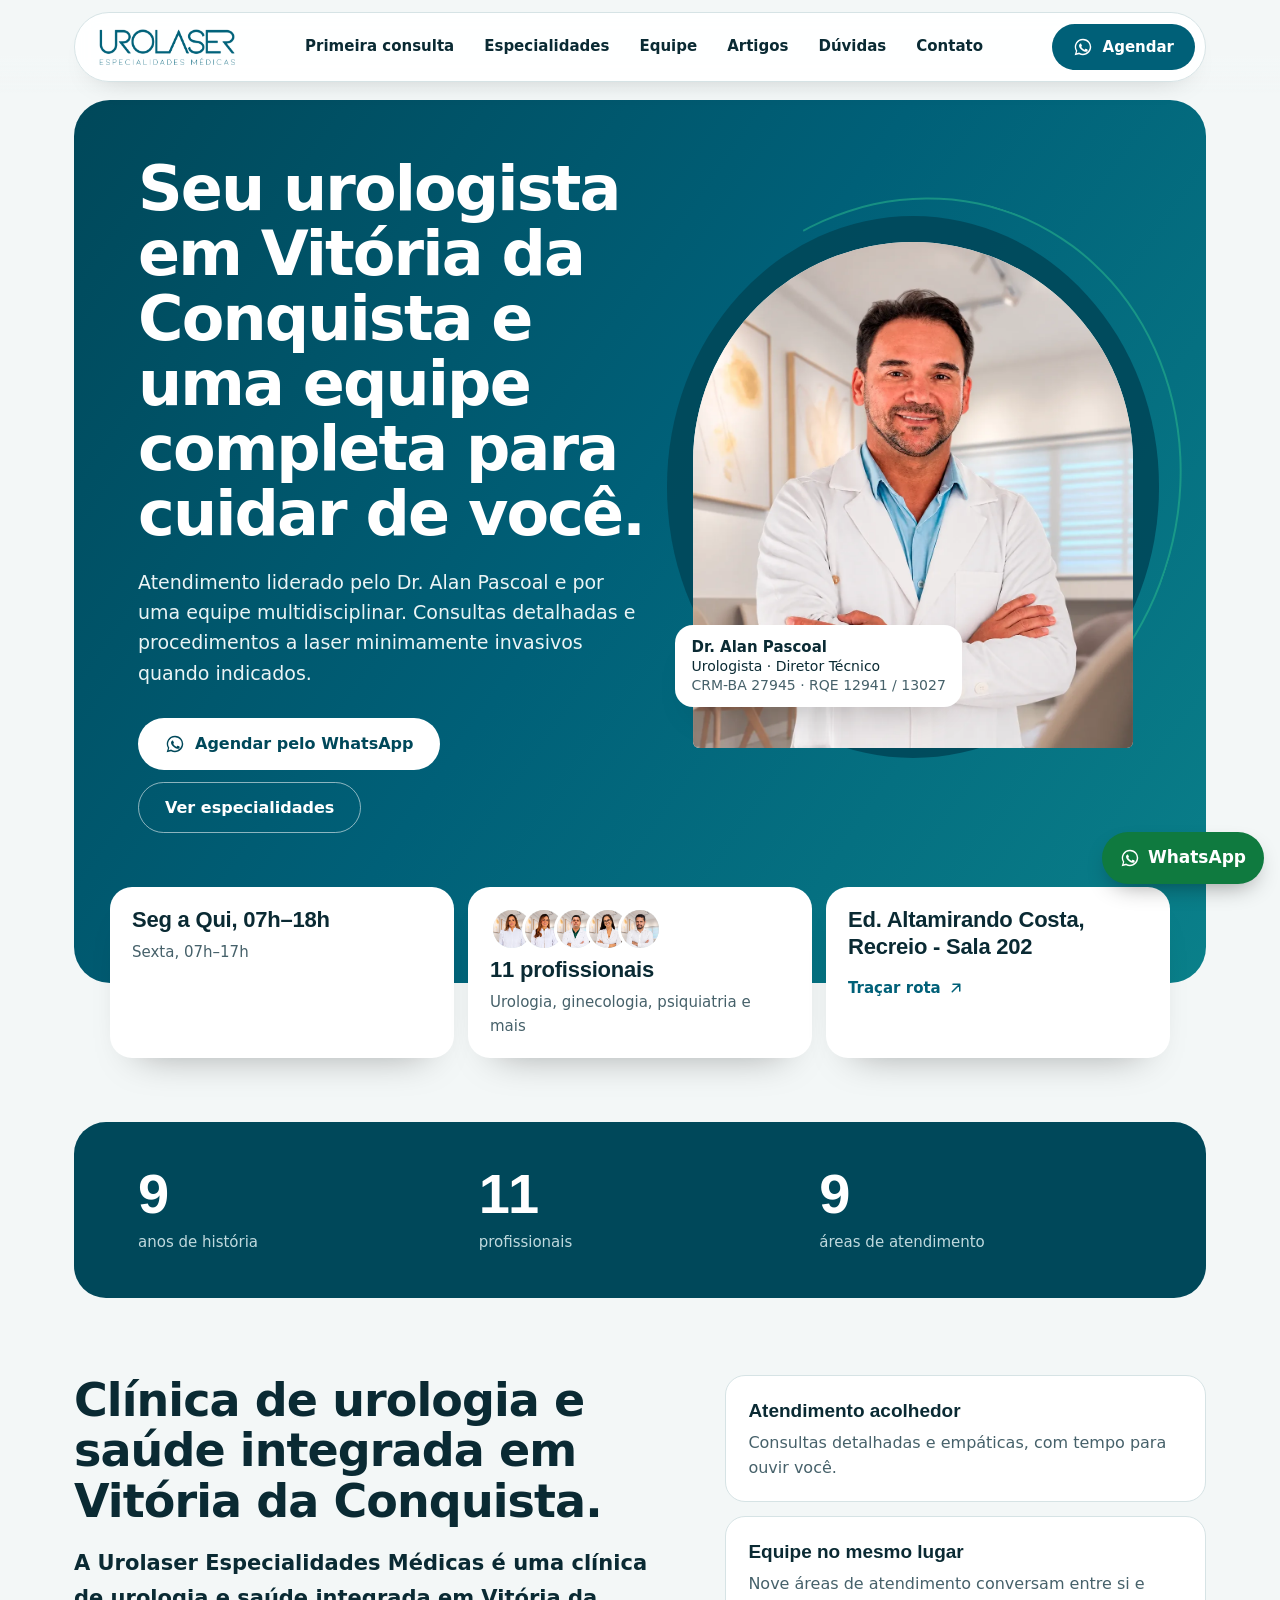
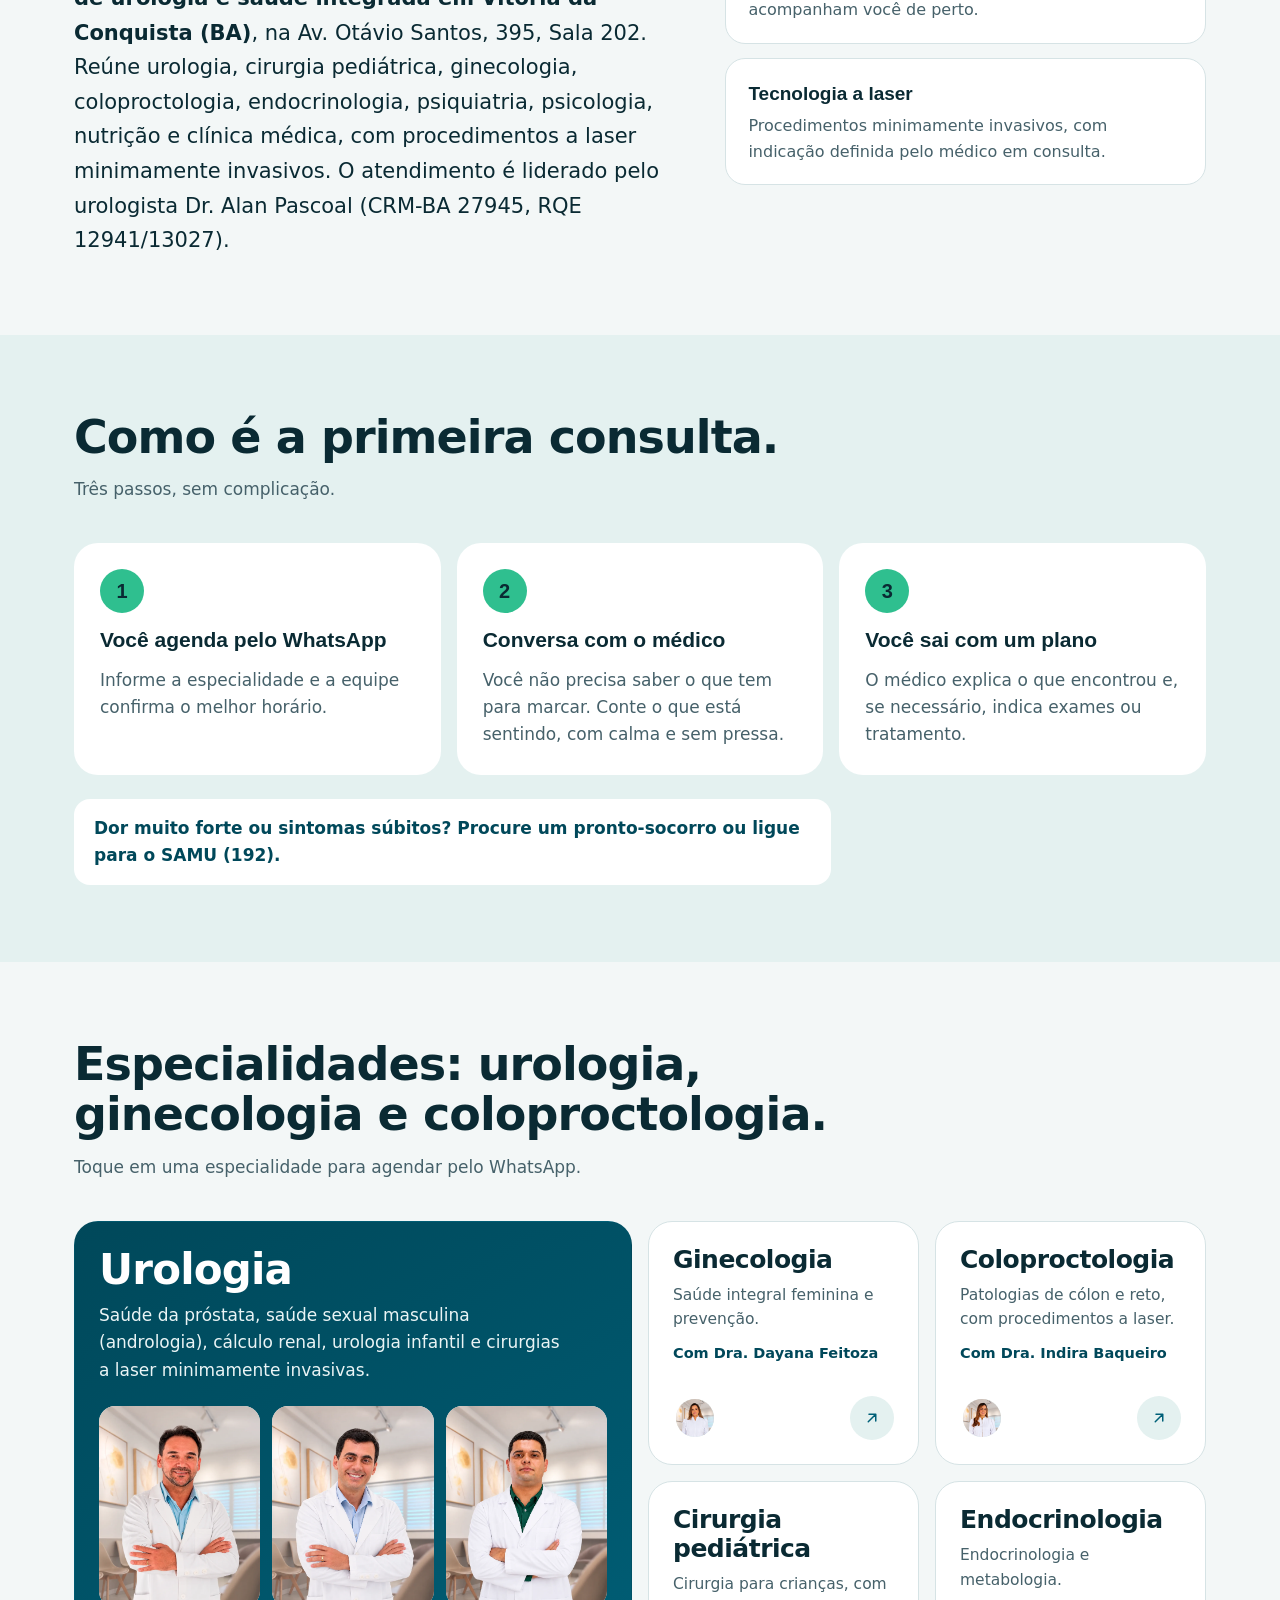
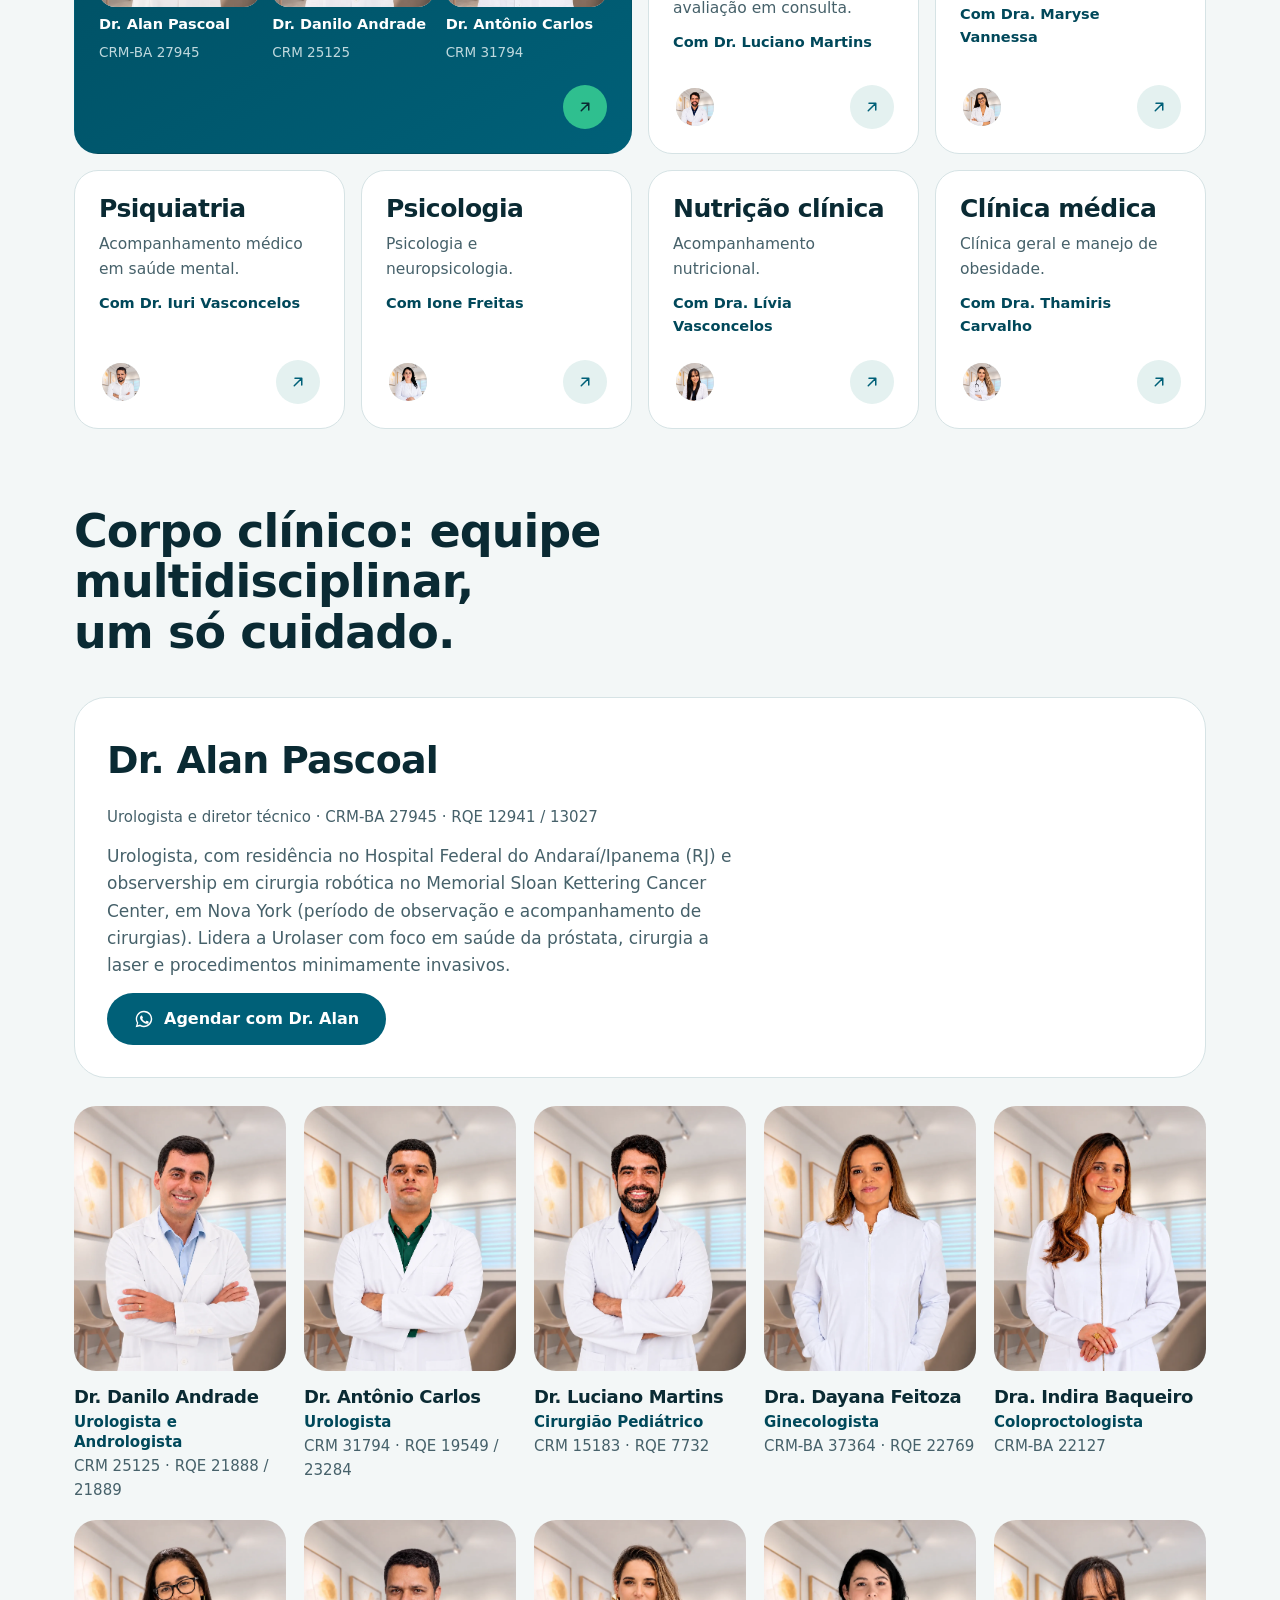
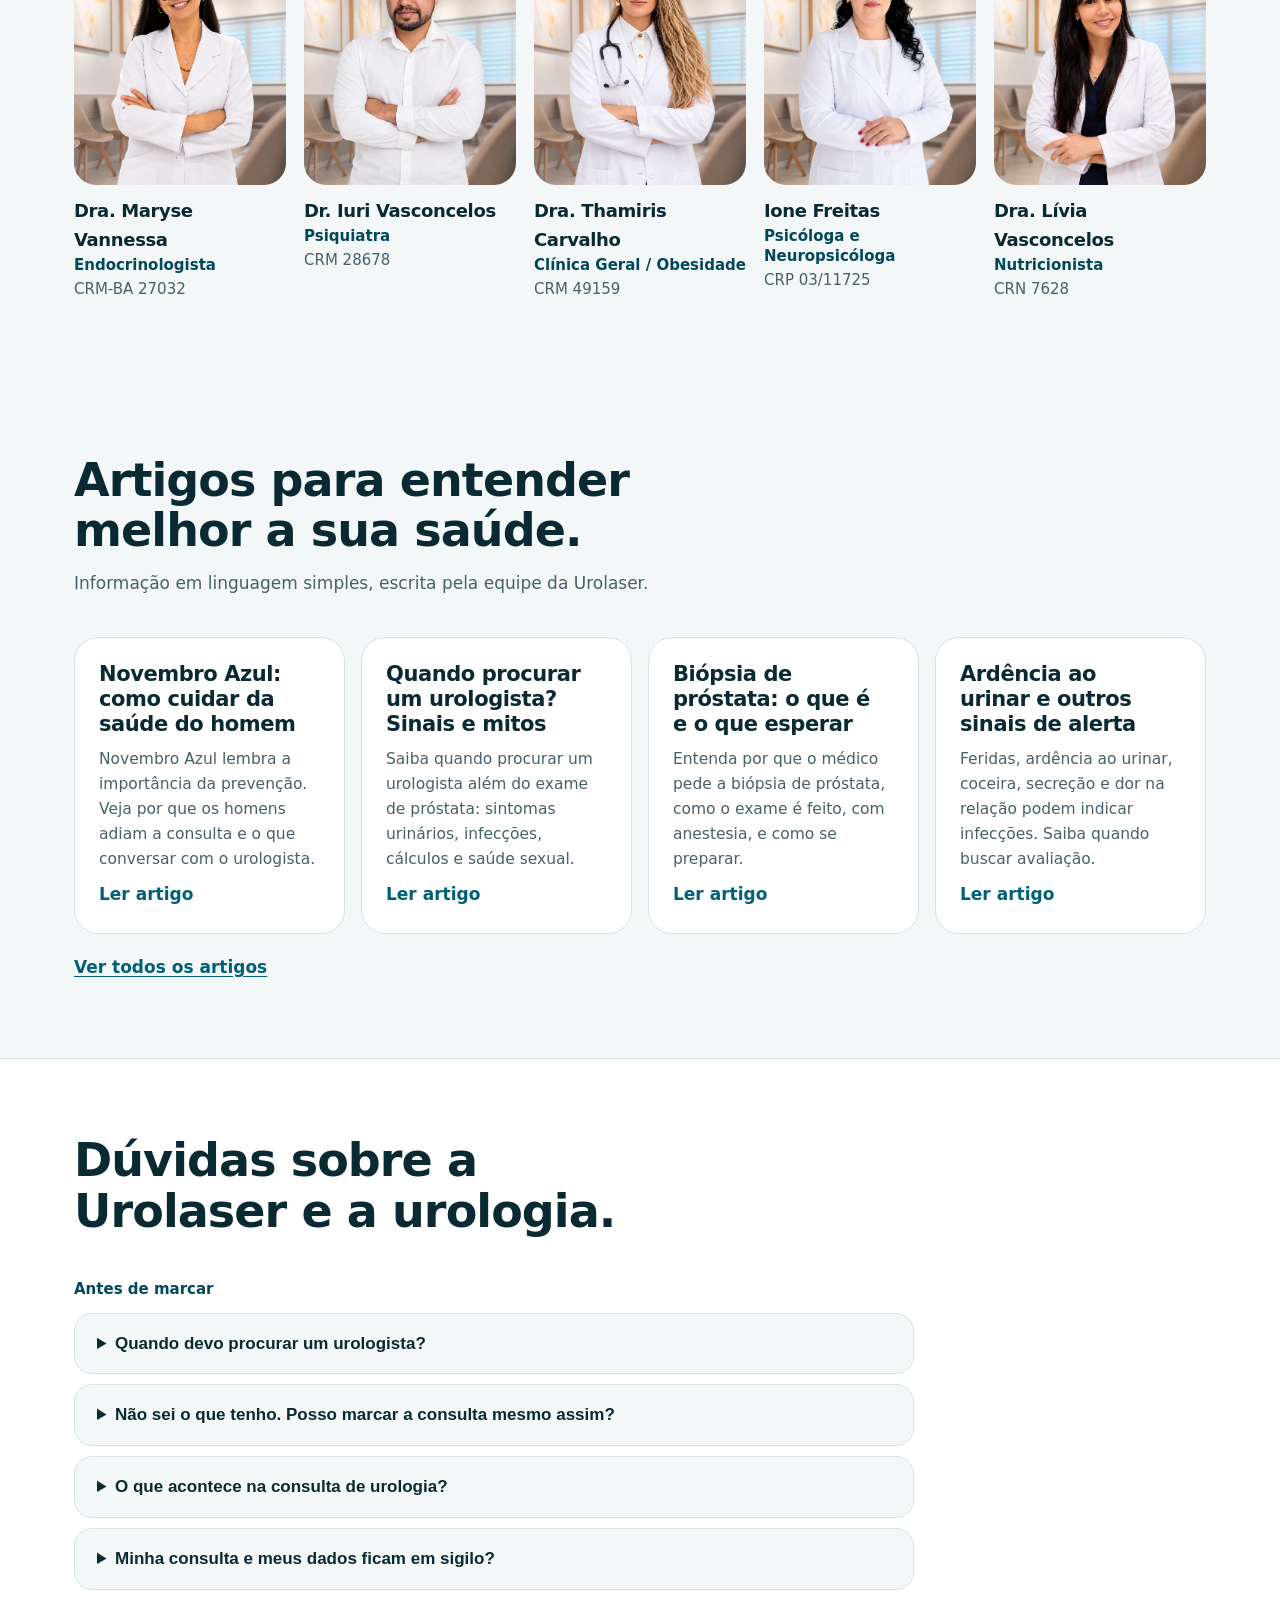
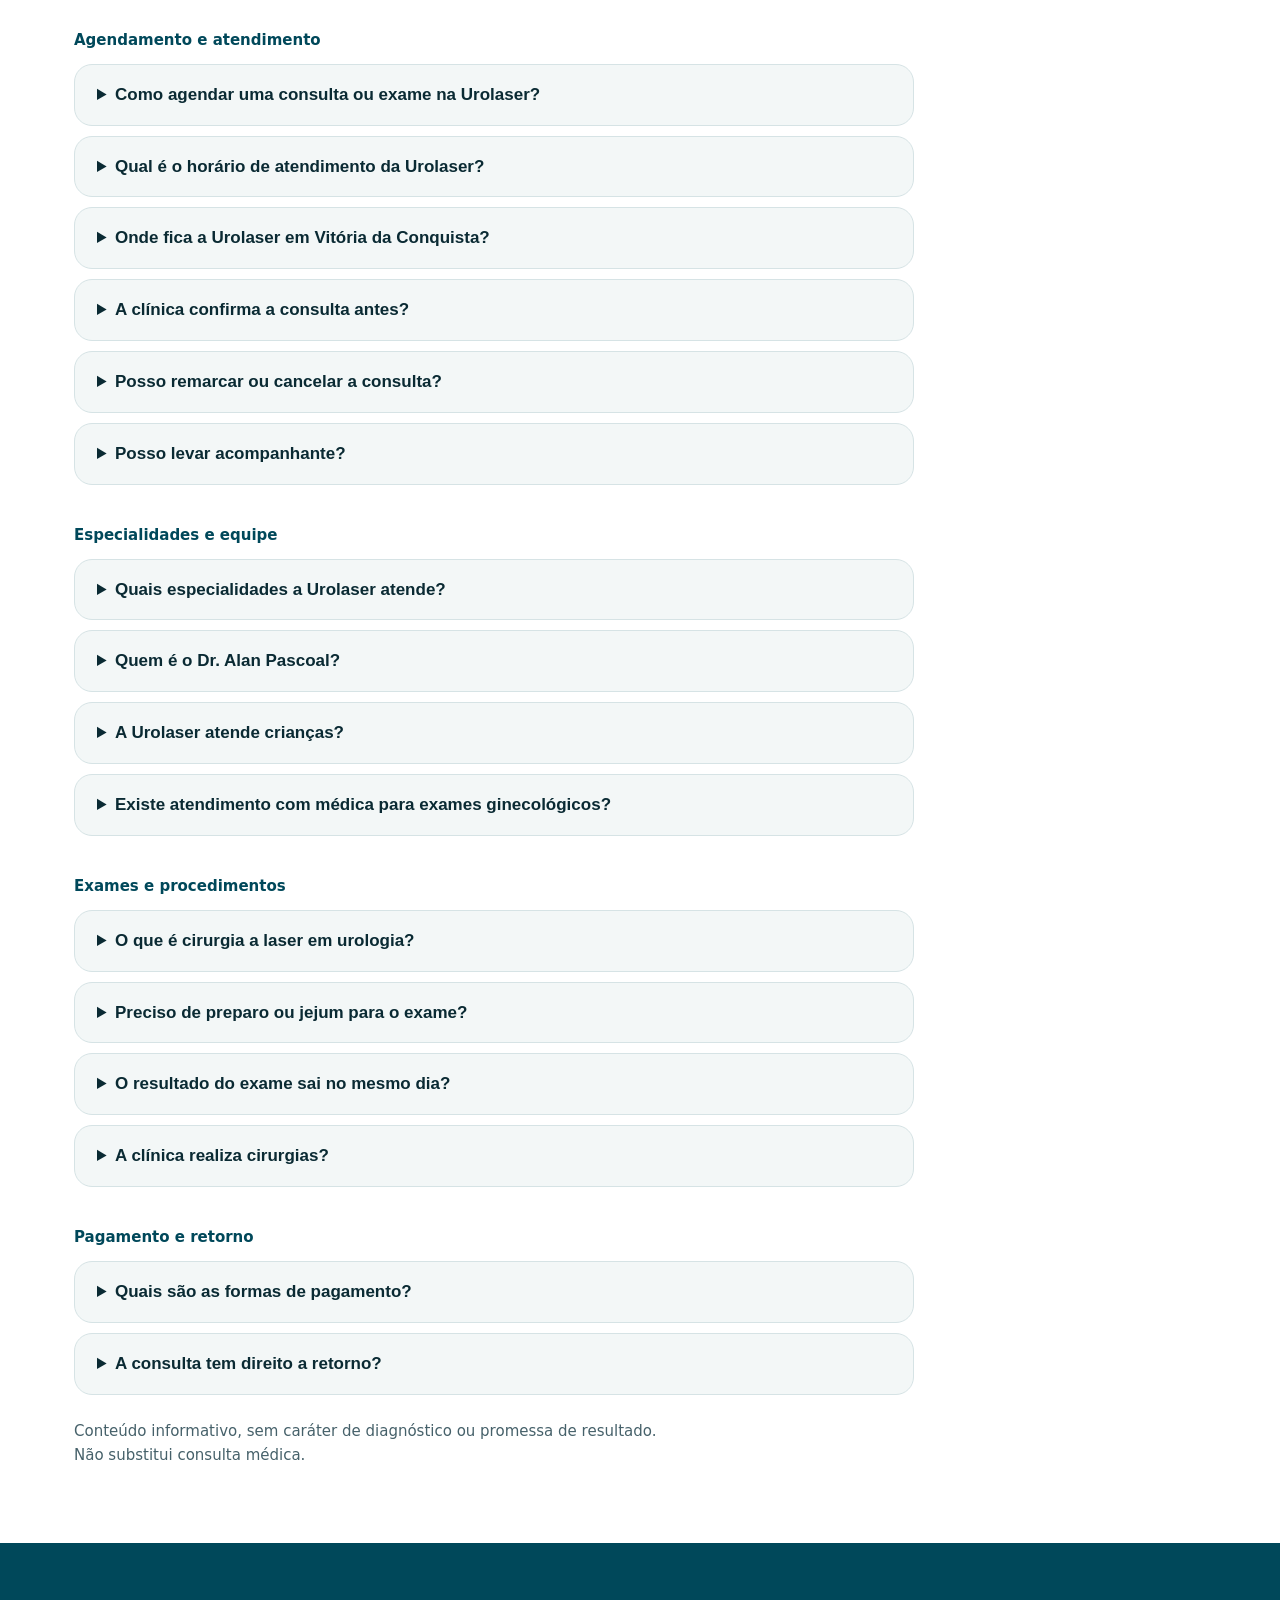
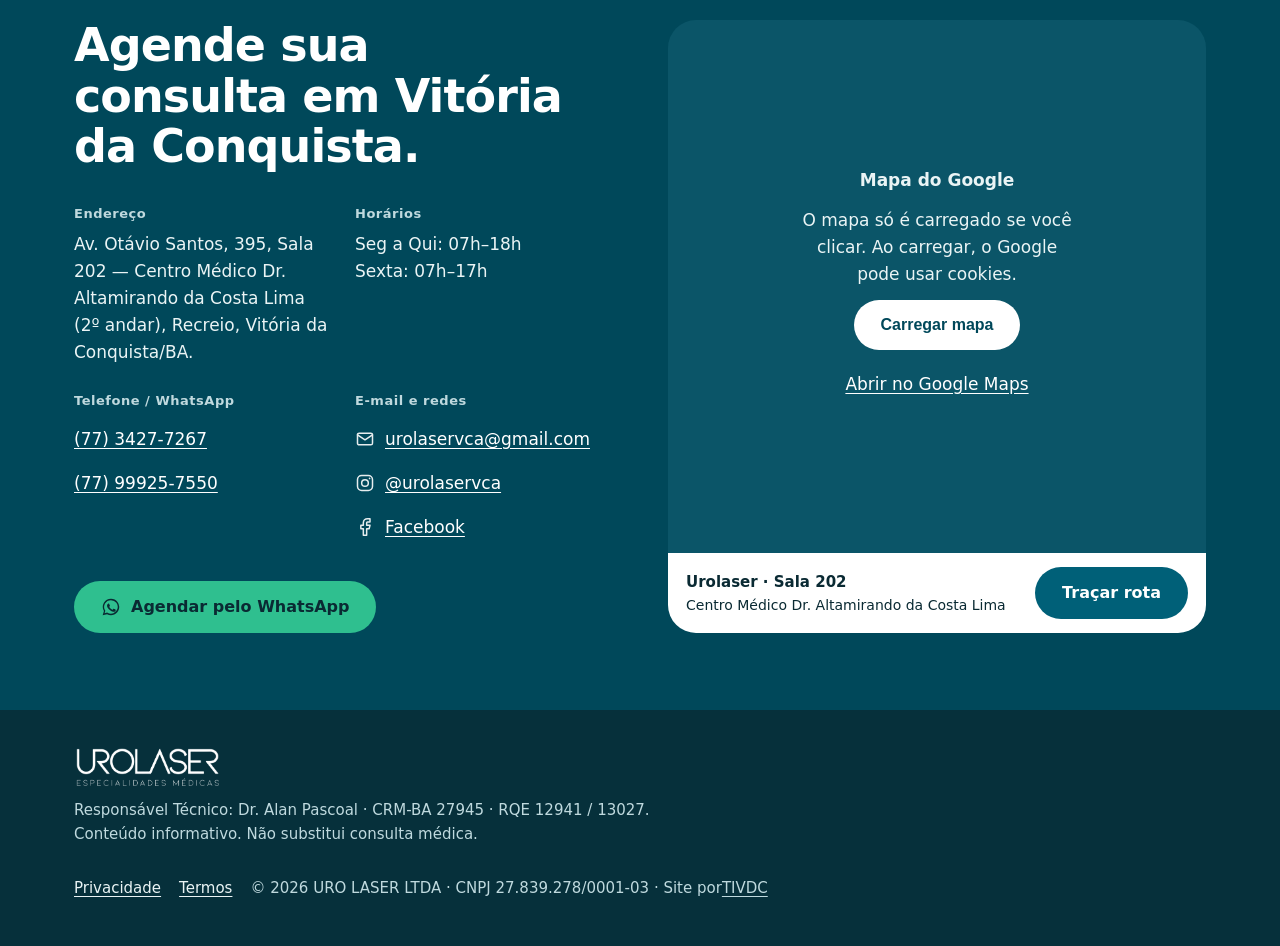
==== commit e2ed1ab2: "feat(site): ativa o blog com 4 artigos (novo: Novembro Azul), índice, sitemap e seção na home Co-Aut" ====
--- a/public/index.html
+++ b/public/index.html
@@ -807,6 +807,14 @@
 .nb-arrows button{width:48px;height:48px;border-radius:50%;border:1.5px solid rgba(255,255,255,.5);background:transparent;color:#fff;display:grid;place-items:center;cursor:pointer;transition:background-color .25s var(--ease)}
 .nb-arrows button:hover{background:rgba(255,255,255,.14)}
 .nb-note{margin-top:16px;font-size:14px;color:#BBD3EE;max-width:62ch}
+.arts{display:grid;gap:16px}
+.art{display:flex;flex-direction:column;gap:10px;padding:24px;background:var(--surface);border:1px solid var(--line);border-radius:var(--r);text-decoration:none;color:var(--ink);transition:transform .35s var(--ease),box-shadow .35s var(--ease),border-color .35s var(--ease)}
+.art h3{font-size:21px;font-weight:600;line-height:1.2}
+.art p{color:var(--muted);font-size:15.5px}
+.art .lnk{margin-top:auto;font-weight:700;color:var(--brand)}
+@media (hover:hover){.art:hover{transform:translateY(-4px);box-shadow:var(--lift);border-color:var(--green)}}
+@media (min-width:700px){.arts{grid-template-columns:repeat(2,1fr)}}
+@media (min-width:1040px){.arts{grid-template-columns:repeat(4,1fr)}}
 @media (prefers-reduced-motion:reduce){html{scroll-behavior:auto}*{transition-duration:.01ms !important}}
 </style>
 <script>if(Date.now()>=new Date('2026-12-01T00:00:00-03:00').getTime())document.documentElement.classList.add('nb-fim')</script>
@@ -821,6 +829,7 @@
       <a href="#consulta">Primeira consulta</a>
       <a href="#especialidades">Especialidades</a>
       <a href="#equipe">Equipe</a>
+      <a href="#artigos">Artigos</a>
       <a href="#duvidas">Dúvidas</a>
       <a href="#contato">Contato</a>
     </nav>
@@ -832,6 +841,7 @@
           <a href="#consulta">Primeira consulta</a>
           <a href="#especialidades">Especialidades</a>
           <a href="#equipe">Equipe</a>
+          <a href="#artigos">Artigos</a>
           <a href="#duvidas">Dúvidas</a>
           <a href="#contato">Contato</a>
           <a href="tel:+557734277267">Ligar (77) 3427-7267</a>
@@ -1018,6 +1028,19 @@
         <div><h3>Dra. Lívia Vasconcelos</h3><span class="role">Nutricionista</span><span class="reg">CRN 7628</span></div>
       </li>
     </ul>
+  </div>
+</section>
+
+<section id="artigos" class="section">
+  <div class="wrap">
+    <div class="sec-head"><h2>Artigos para entender melhor a sua saúde.</h2><p>Informação em linguagem simples, escrita pela equipe da Urolaser.</p></div>
+    <div class="arts">
+      <a class="art" href="/artigos/novembro-azul-saude-do-homem"><h3>Novembro Azul: como cuidar da saúde do homem</h3><p>Novembro Azul lembra a importância da prevenção. Veja por que os homens adiam a consulta e o que conversar com o urologista.</p><span class="lnk">Ler artigo</span></a>
+      <a class="art" href="/artigos/quando-procurar-um-urologista"><h3>Quando procurar um urologista? Sinais e mitos</h3><p>Saiba quando procurar um urologista além do exame de próstata: sintomas urinários, infecções, cálculos e saúde sexual.</p><span class="lnk">Ler artigo</span></a>
+      <a class="art" href="/artigos/biopsia-de-prostata"><h3>Biópsia de próstata: o que é e o que esperar</h3><p>Entenda por que o médico pede a biópsia de próstata, como o exame é feito, com anestesia, e como se preparar.</p><span class="lnk">Ler artigo</span></a>
+      <a class="art" href="/artigos/ardencia-ao-urinar-e-outros-sinais"><h3>Ardência ao urinar e outros sinais de alerta</h3><p>Feridas, ardência ao urinar, coceira, secreção e dor na relação podem indicar infecções. Saiba quando buscar avaliação.</p><span class="lnk">Ler artigo</span></a>
+    </div>
+    <p style="margin-top:20px"><a href="/artigos" style="font-weight:700">Ver todos os artigos</a></p>
   </div>
 </section>
 
